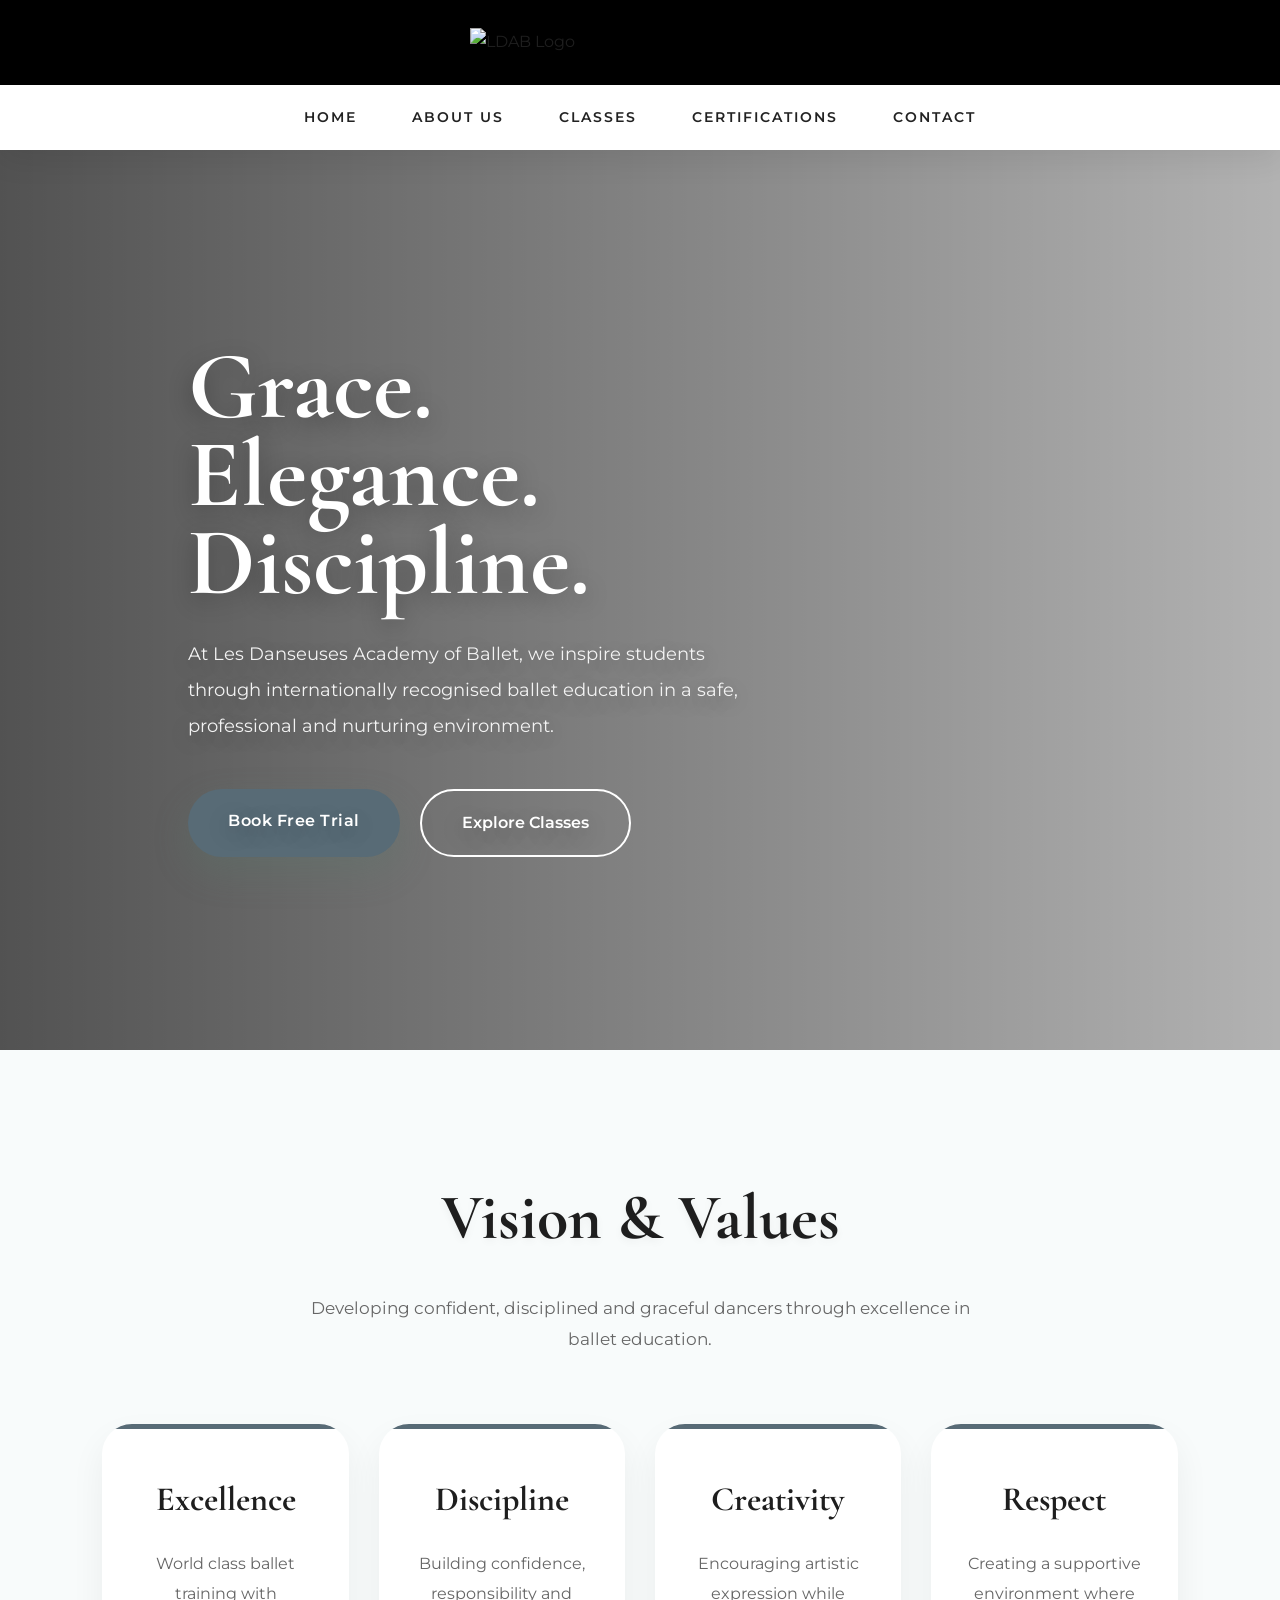
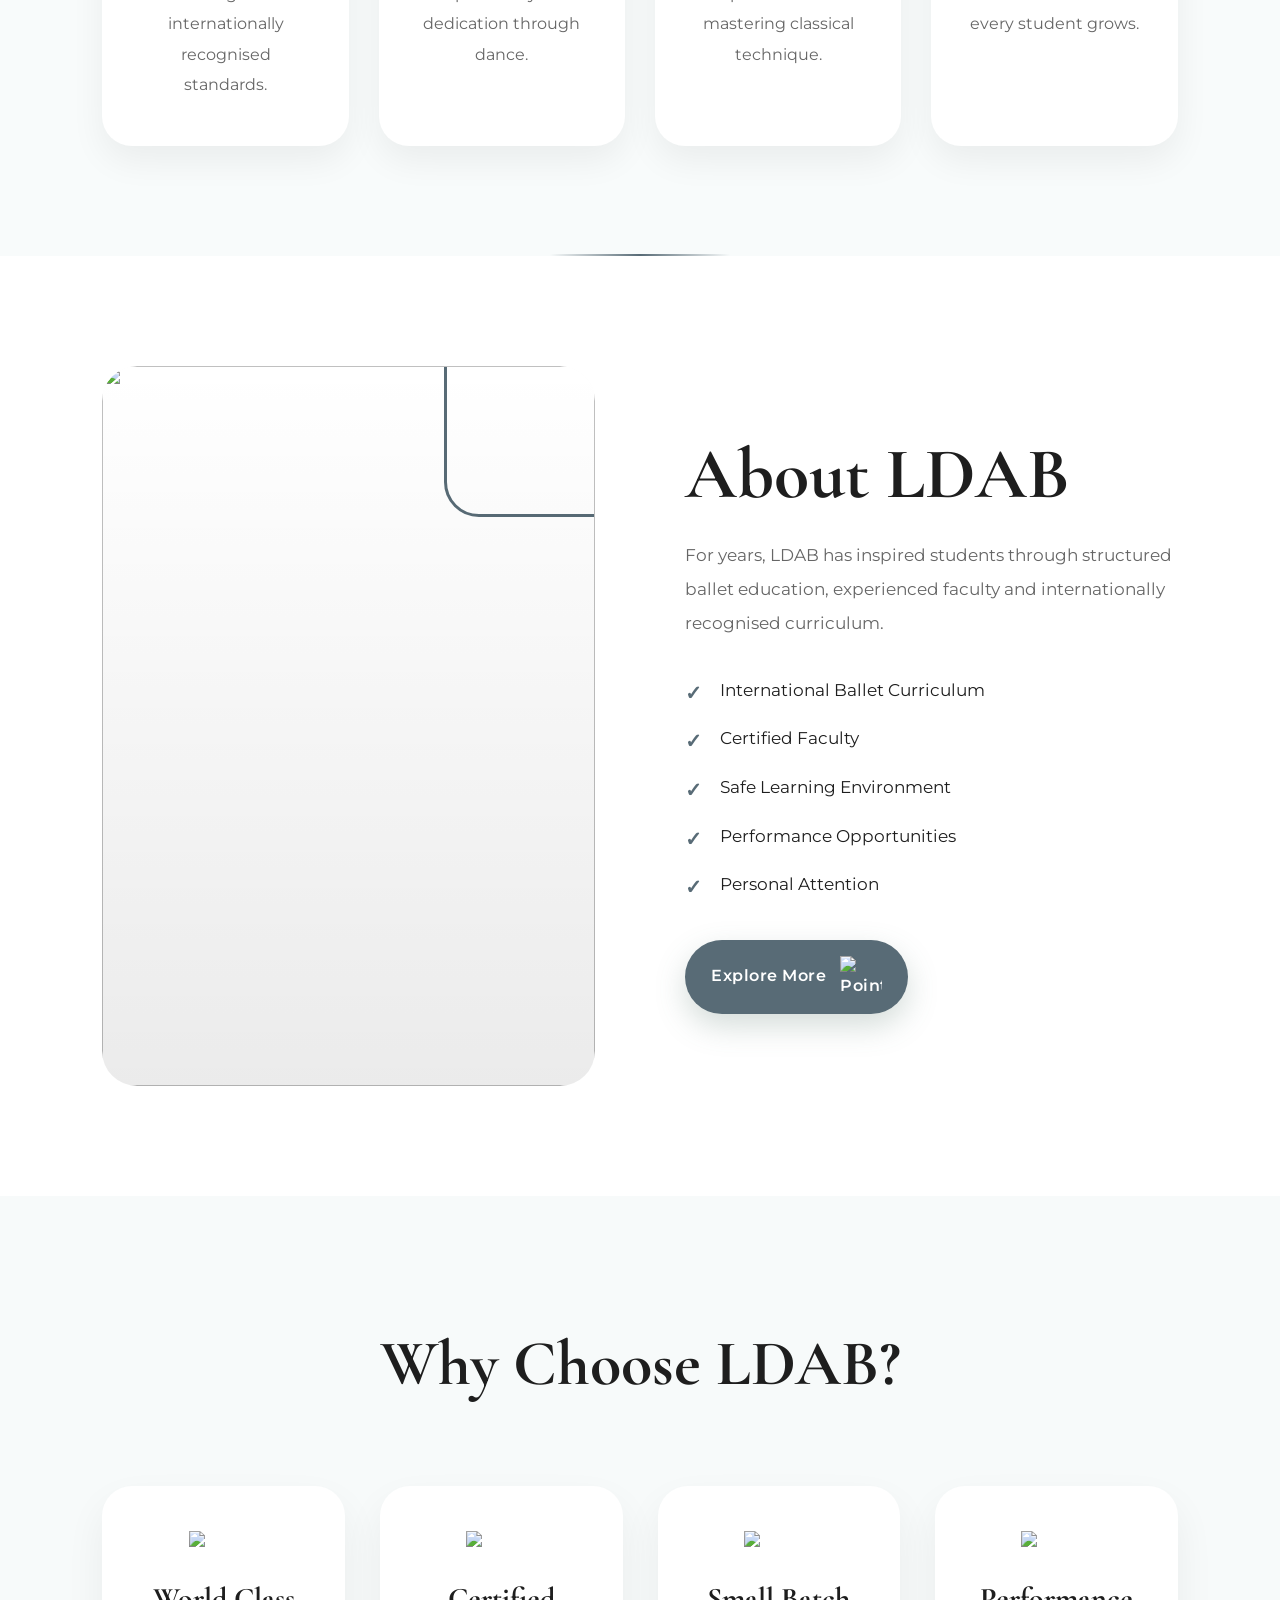
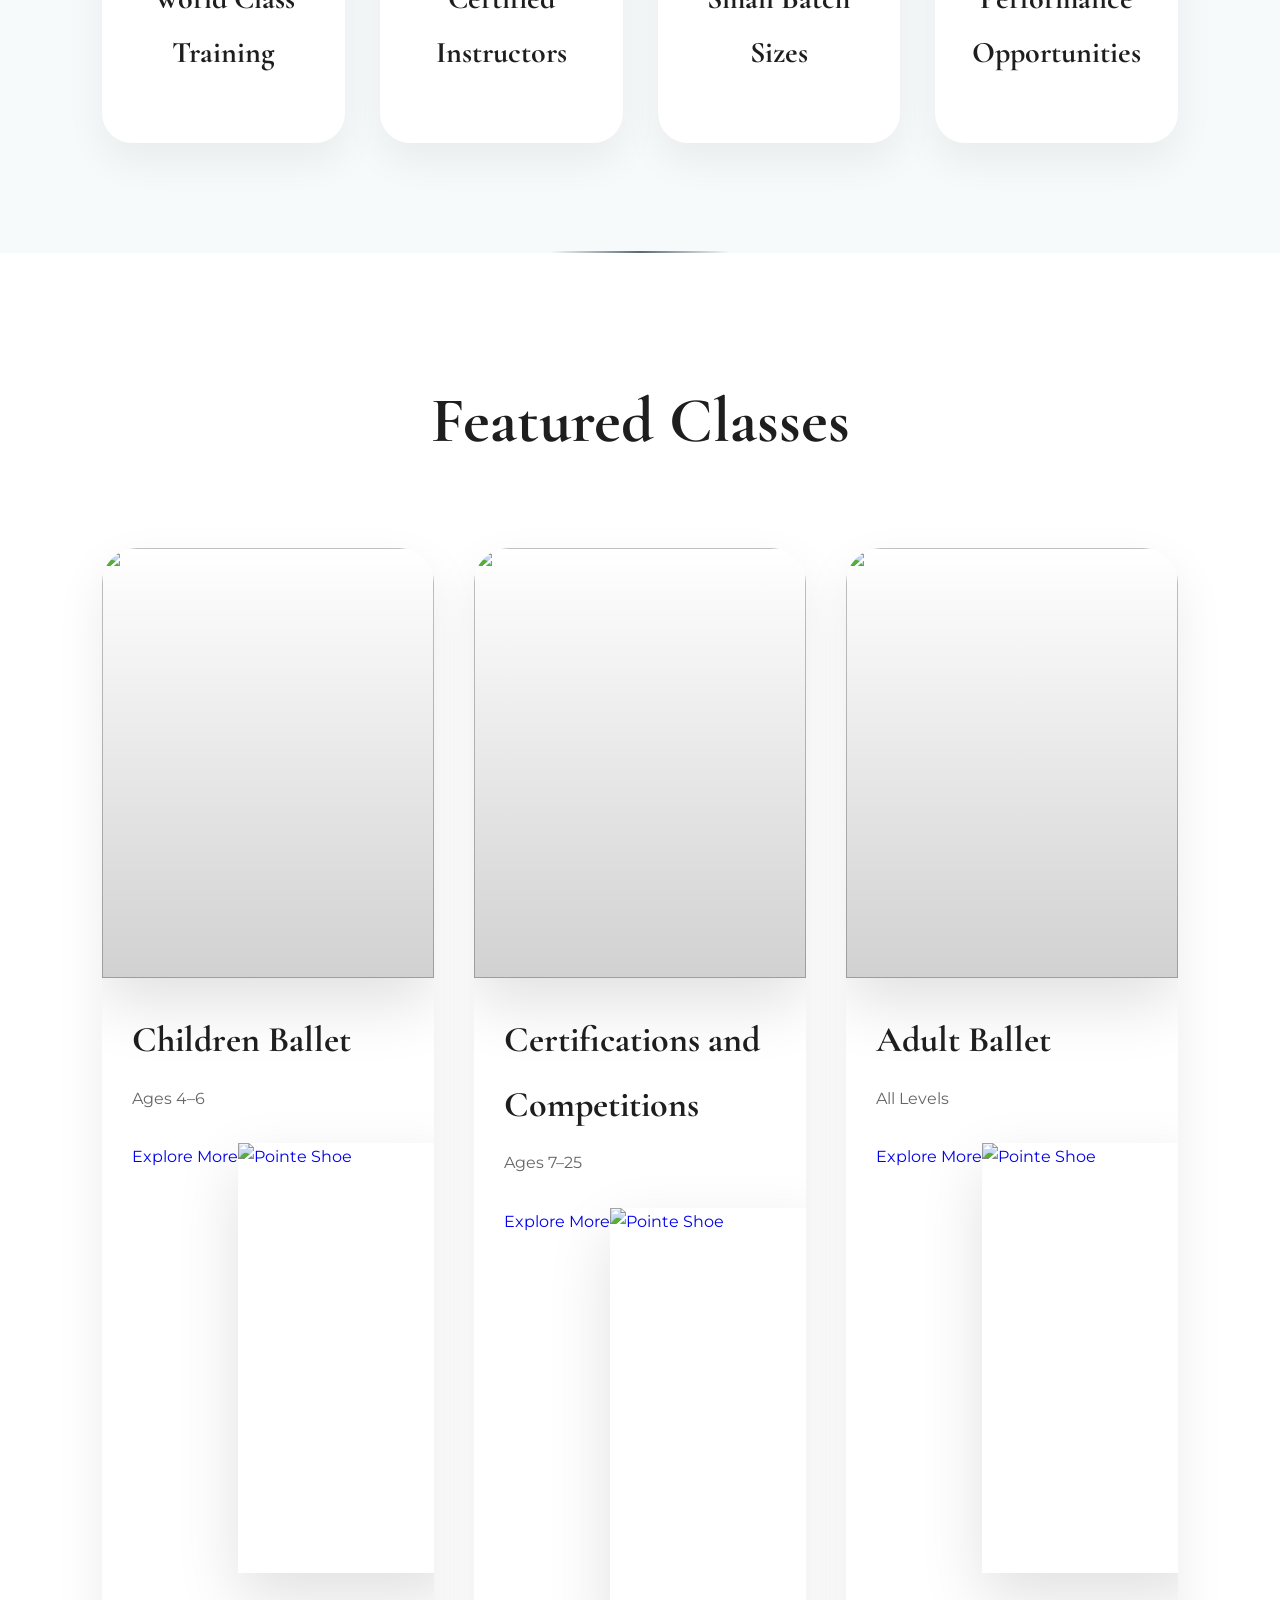
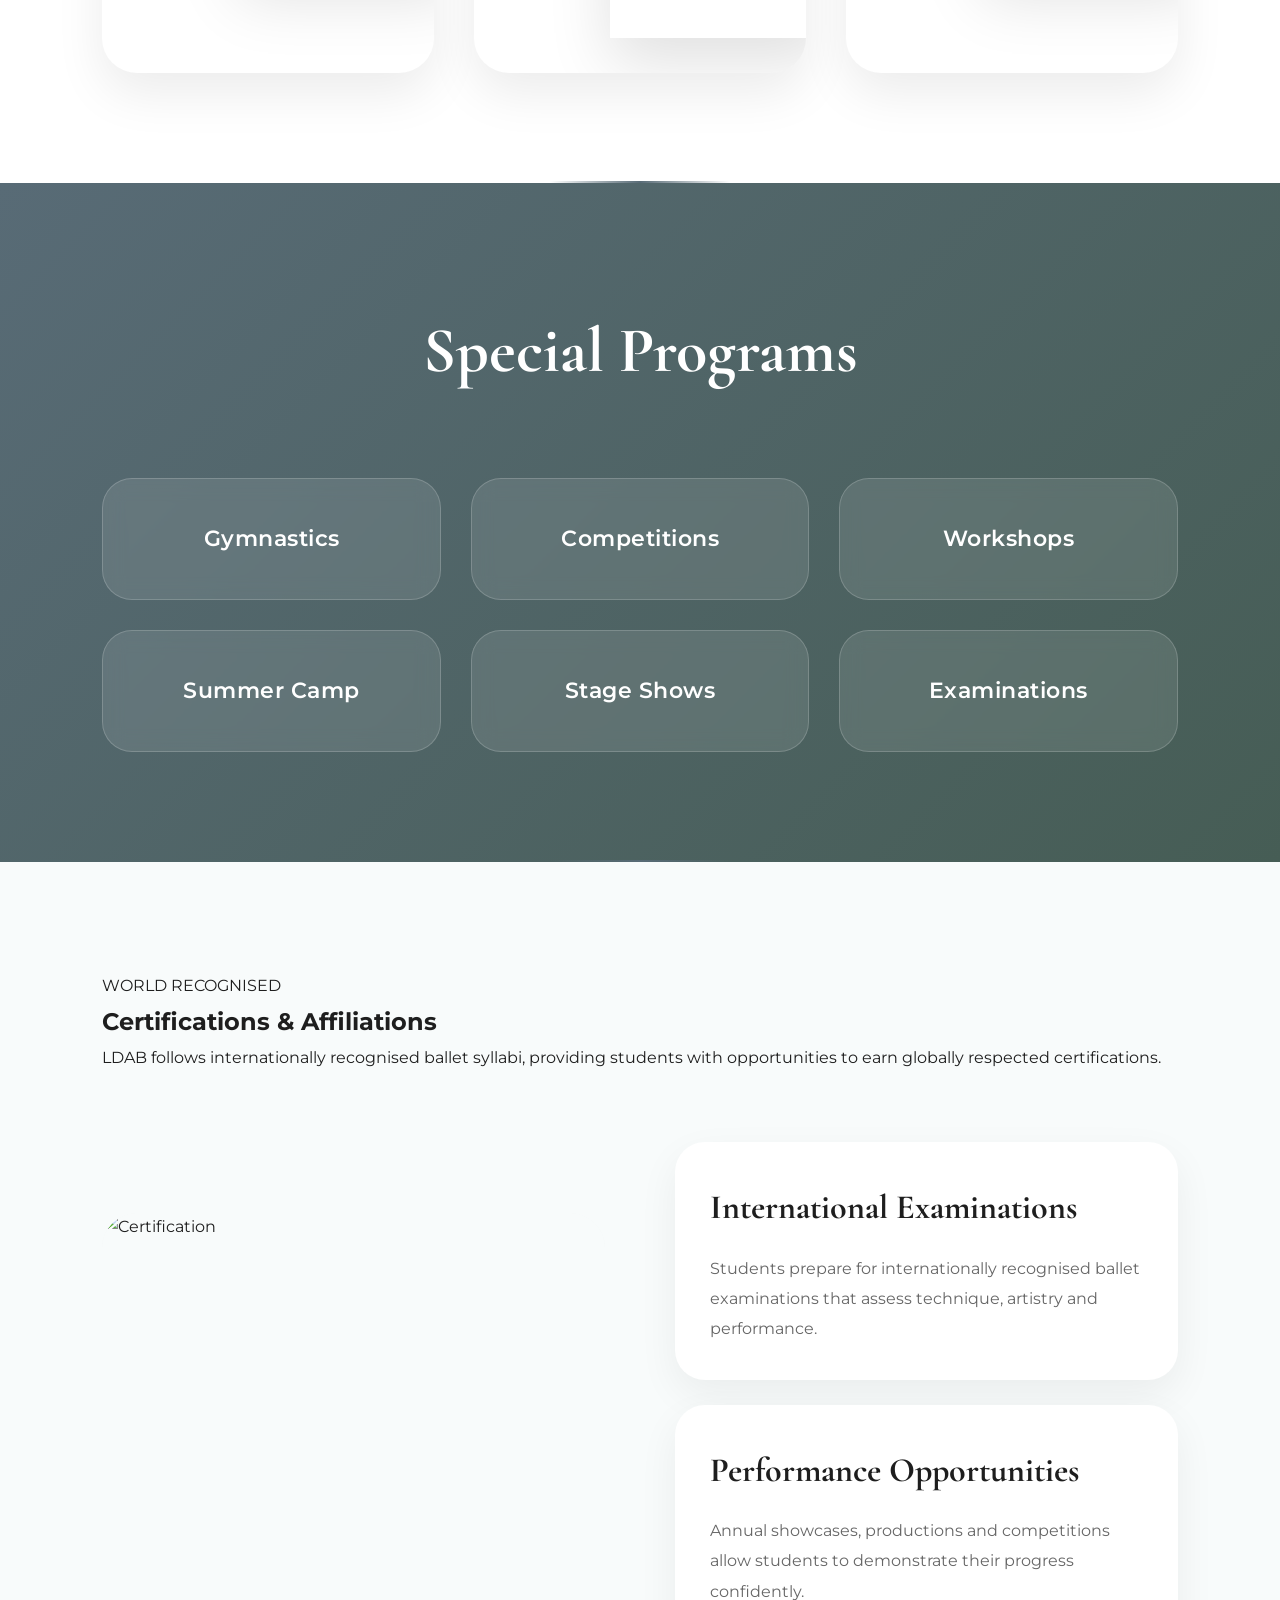
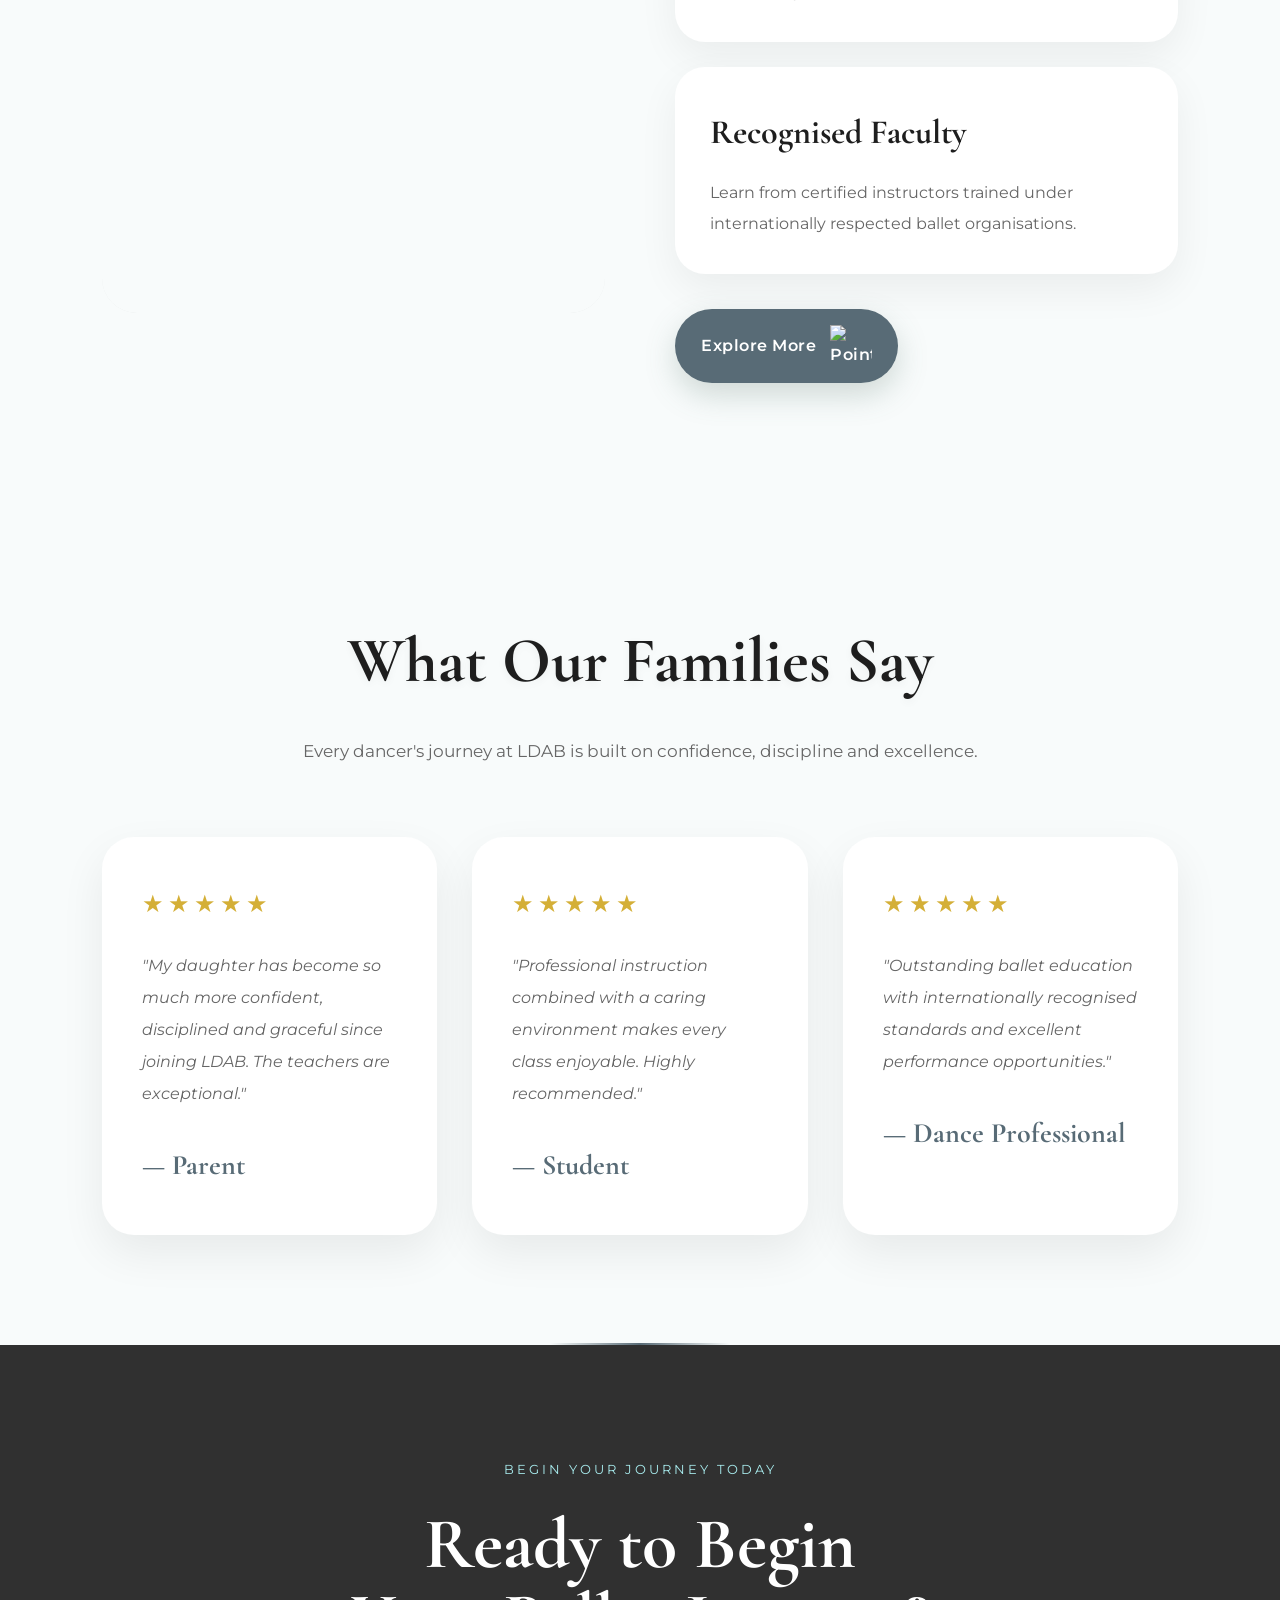
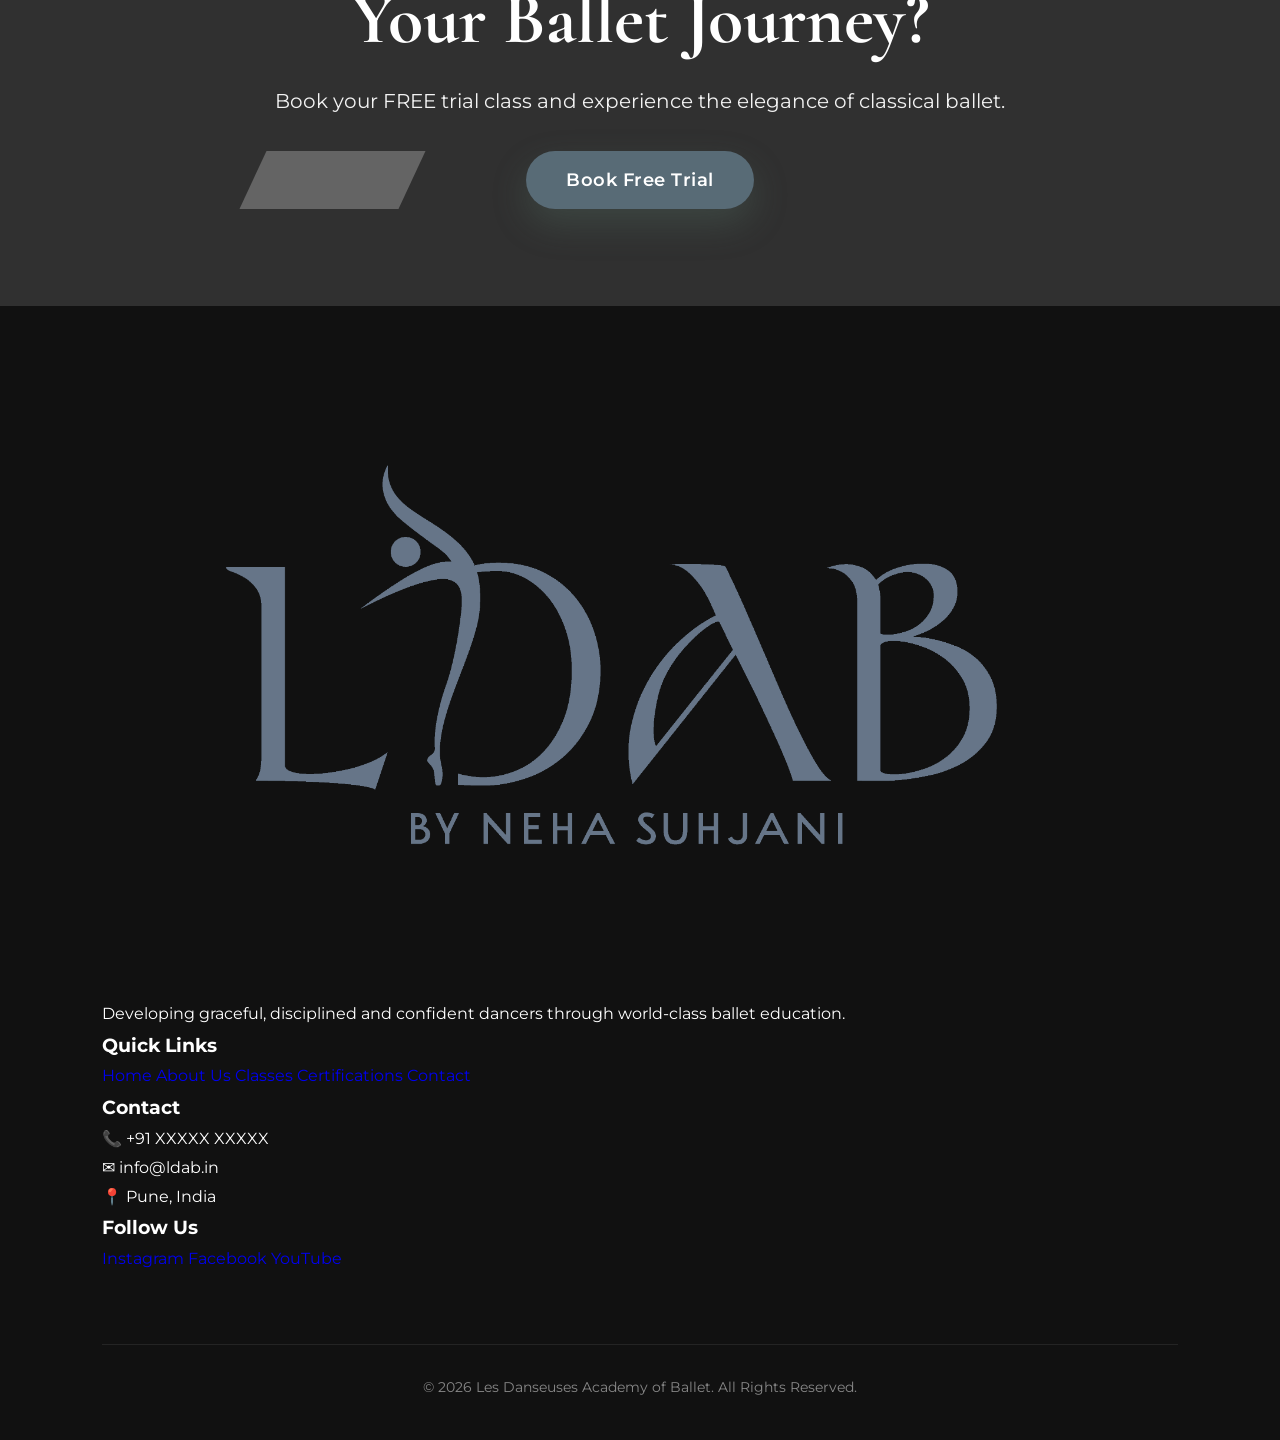
==== index.html @ 25dae2d8 "Initial commit" ====
<!DOCTYPE html>
<html lang="en">

<head>
    <meta charset="UTF-8">
    <meta name="viewport" content="width=device-width, initial-scale=1.0">
    <title>LDAB | Les Danseuses Academy of Ballet</title>

    <link rel="stylesheet" href="style.css">

    <link href="https://fonts.googleapis.com/css2?family=Cormorant+Garamond:wght@400;500;600;700&family=Montserrat:wght@300;400;500;600&display=swap" rel="stylesheet">
</head>

<body>

<!-- ===================== LOGO ===================== -->

<div class="logo-wrap">

    <img src="https://lh3.googleusercontent.com/d/1RoMjfZqkDdOmf64hd-ftinPytb_ydGoz" alt="LDAB Logo">

</div>

<!-- ===================== NAVBAR ===================== -->

<header>

<nav>

<a href="index.html">Home</a>

<a href="about.html">About Us</a>

<a href="classes.html">Classes</a>

<a href="certifications.html">Certifications</a>

<a href="contact.html">Contact</a>

</nav>

</header>

<!-- ===================== HERO ===================== -->

<section class="hero">

<div class="overlay"></div>

<div class="hero-content">


<h1>

Grace.<br>

Elegance.<br>

Discipline.

</h1>

<p>

At Les Danseuses Academy of Ballet, we inspire students through internationally recognised ballet education in a safe, professional and nurturing environment.

</p>

<div class="hero-buttons">

<a href="contact.html" class="primary-btn">Book Free Trial</a>

<a href="classes.html" class="secondary-btn">Explore Classes</a>

</div>

</div>

</section>

<!-- ===================== VISION ===================== -->

<section class="vision">

<div class="section-title">

<h2>Vision & Values</h2>

<p>
Developing confident, disciplined and graceful dancers through excellence in ballet education.
</p>

</div>

<div class="vision-grid">

<div class="vision-card">

<h3>Excellence</h3>

<p>World class ballet training with internationally recognised standards.</p>

</div>

<div class="vision-card">

<h3>Discipline</h3>

<p>Building confidence, responsibility and dedication through dance.</p>

</div>

<div class="vision-card">

<h3>Creativity</h3>

<p>Encouraging artistic expression while mastering classical technique.</p>

</div>

<div class="vision-card">

<h3>Respect</h3>

<p>Creating a supportive environment where every student grows.</p>

</div>

</div>

</section>

<!-- ===================== ABOUT ===================== -->

<section class="about-preview">

<div class="about-image">

<img src="images/about.jpg">

</div>

<div class="about-text">

<h2>About LDAB</h2>

<p>

For years, LDAB has inspired students through structured ballet education, experienced faculty and internationally recognised curriculum.

</p>

<ul>

<li>International Ballet Curriculum</li>

<li>Certified Faculty</li>

<li>Safe Learning Environment</li>

<li>Performance Opportunities</li>

<li>Personal Attention</li>

</ul>

<a href="about.html" class="explore-btn">

    <span class="btn-text">Explore More</span>

    <img src="https://lh3.googleusercontent.com/d/1Is9-U_lHXlmMlglJPod_RoRmUMo75-0s"
         class="shoe-icon"
         alt="Pointe Shoe">

</a>

</div>

</section>

<!-- ===================== WHY LDAB ===================== -->

<section class="why">

<h2>Why Choose LDAB?</h2>

<div class="why-grid">

<div class="why-card">

<img src="images/icon1.png">

<h3>World Class Training</h3>

</div>

<div class="why-card">

<img src="images/icon2.png">

<h3>Certified Instructors</h3>

</div>

<div class="why-card">

<img src="images/icon3.png">

<h3>Small Batch Sizes</h3>

</div>

<div class="why-card">

<img src="images/icon4.png">

<h3>Performance Opportunities</h3>

</div>

</div>

</section>

<!-- ===================== CLASSES ===================== -->

<section class="featured-classes">

<h2>Featured Classes</h2>

<div class="class-grid">

<div class="class-card">

<img src="images/class1.jpg">

<h3>Children Ballet</h3>

<p>Ages 4–6</p>

<a href="classes.html" ><span class="btn-text">Explore More</span>

    <img src="https://lh3.googleusercontent.com/d/1Is9-U_lHXlmMlglJPod_RoRmUMo75-0s"
         class="shoe-icon"
         alt="Pointe Shoe">
</a>
</div>

<div class="class-card">

<img src="images/class2.jpg">

<h3>Certifications and Competitions</h3>

<p>Ages 7–25</p>

<a href="classes.html" ><span class="btn-text">Explore More</span>

    <img src="https://lh3.googleusercontent.com/d/1Is9-U_lHXlmMlglJPod_RoRmUMo75-0s"
         class="shoe-icon"
         alt="Pointe Shoe"></a>

</div>

<div class="class-card">

<img src="images/class3.jpg">

<h3>Adult Ballet</h3>

<p>All Levels</p>

<a href="classes.html" ><span class="btn-text">Explore More</span>

    <img src="https://lh3.googleusercontent.com/d/1Is9-U_lHXlmMlglJPod_RoRmUMo75-0s"
         class="shoe-icon"
         alt="Pointe Shoe"></a>

</div>

</div>

</section>

<!-- ===================== SPECIAL PROGRAMS ===================== -->

<section class="programs">

<h2>Special Programs</h2>

<div class="program-grid">

<div>Gymnastics</div>

<div>Competitions</div>

<div>Workshops</div>

<div>Summer Camp</div>

<div>Stage Shows</div>

<div>Examinations</div>

</div>

</section>


<!-- ==========================================
CERTIFICATIONS
========================================== -->

<section class="certifications-home">

    <div class="section-heading">

        <span>WORLD RECOGNISED</span>

        <h2>Certifications & Affiliations</h2>

        <p>
            LDAB follows internationally recognised ballet syllabi,
            providing students with opportunities to earn globally
            respected certifications.
        </p>

    </div>

    <div class="certifications-wrapper">

        <div class="cert-left">

            <img src="images/certificate.jpg" alt="Certification">

        </div>

        <div class="cert-right">

            <div class="cert-card">

                <h3>International Examinations</h3>

                <p>
                    Students prepare for internationally recognised ballet
                    examinations that assess technique, artistry and
                    performance.
                </p>

            </div>

            <div class="cert-card">

                <h3>Performance Opportunities</h3>

                <p>
                    Annual showcases, productions and competitions allow
                    students to demonstrate their progress confidently.
                </p>

            </div>

            <div class="cert-card">

                <h3>Recognised Faculty</h3>

                <p>
                    Learn from certified instructors trained under
                    internationally respected ballet organisations.
                </p>

            </div>

            <a href="certifications.html" class="explore-btn">

                <span class="btn-text">Explore More</span>

                <img src="https://lh3.googleusercontent.com/d/1Is9-U_lHXlmMlglJPod_RoRmUMo75-0s"
                class="shoe-icon" alt="Pointe shoe">

            </a>

        </div>

    </div>

</section>

<!-- ==========================================
TESTIMONIALS
========================================== -->

<section class="testimonials">

    <div class="section-title">

        <h2>What Our Families Say</h2>

        <p>
            Every dancer's journey at LDAB is built on confidence,
            discipline and excellence.
        </p>

    </div>

    <div class="testimonial-grid">

        <div class="testimonial-card">

            <div class="stars">
                ★★★★★
            </div>

            <p>
                "My daughter has become so much more confident,
                disciplined and graceful since joining LDAB.
                The teachers are exceptional."
            </p>

            <h4>— Parent</h4>

        </div>

        <div class="testimonial-card">

            <div class="stars">
                ★★★★★
            </div>

            <p>
                "Professional instruction combined with a caring
                environment makes every class enjoyable.
                Highly recommended."
            </p>

            <h4>— Student</h4>

        </div>

        <div class="testimonial-card">

            <div class="stars">
                ★★★★★
            </div>

            <p>
                "Outstanding ballet education with internationally
                recognised standards and excellent performance
                opportunities."
            </p>

            <h4>— Dance Professional</h4>

        </div>

    </div>

</section>

<!-- ==========================================
CALL TO ACTION
========================================== -->

<section class="cta">

    <div class="cta-overlay"></div>

    <div class="cta-content">

        <span>BEGIN YOUR JOURNEY TODAY</span>

        <h2>
            Ready to Begin<br>
            Your Ballet Journey?
        </h2>

        <p>

            Book your FREE trial class and experience the
            elegance of classical ballet.

        </p>

        <a href="contact.html" class="primary-btn">

            Book Free Trial

        </a>

    </div>

</section>

<!-- ==========================================
FOOTER
========================================== -->

<footer>

<div class="footer-top">

<div class="footer-about">

<img src="images/logo.png" class="footer-logo">

<p>

Developing graceful, disciplined and confident dancers through world-class ballet education.

</p>

</div>

<div class="footer-links">

<h3>Quick Links</h3>

<a href="index.html">Home</a>

<a href="about.html">About Us</a>

<a href="classes.html">Classes</a>

<a href="certifications.html">Certifications</a>

<a href="contact.html">Contact</a>

</div>

<div class="footer-contact">

<h3>Contact</h3>

<p>📞 +91 XXXXX XXXXX</p>

<p>✉ info@ldab.in</p>

<p>📍 Pune, India</p>

</div>

<div class="footer-social">

<h3>Follow Us</h3>

<a href="#">Instagram</a>

<a href="#">Facebook</a>

<a href="#">YouTube</a>

</div>

</div>

<div class="footer-bottom">

© 2026 Les Danseuses Academy of Ballet.
All Rights Reserved.

</div>

</footer>

</body>

</html>
---- style.css ----
/*==================================================
GOOGLE FONTS
==================================================*/

@import url('https://fonts.googleapis.com/css2?family=Cormorant+Garamond:wght@400;500;600;700&family=Montserrat:wght@300;400;500;600;700&display=swap');


/*==================================================
RESET
==================================================*/

*{
    margin:0;
    padding:0;
    box-sizing:border-box;
}

html{
    scroll-behavior:smooth;
}

body{
    font-family:'Montserrat',sans-serif;
    background:#fff;
    color:#1E1E1E;
    overflow-x:hidden;
    line-height:1.8;
}

img{
    max-width:100%;
    display:block;
}

a{
    text-decoration:none;
}

section{
    padding:110px 8%;
}


/*==================================================
COLOUR PALETTE

Primary : #586b76
Dark    : #1E1E1E
Light   : #F8FBFB

==================================================*/


/*==================================================
LOGO
==================================================*/

.logo-wrap{
    width:100%;
    background:#000;
    display:flex;
    justify-content:center;
    align-items:center;
    padding:28px 0;
}

.logo-wrap img{
    width:340px;
    transition:.35s;
}

.logo-wrap img:hover{
    transform:scale(1.03);
}


/*==================================================
NAVIGATION
==================================================*/

header{
    position:sticky;
    top:0;
    z-index:999;
    background:rgba(255,255,255,.95);
    backdrop-filter:blur(18px);
    -webkit-backdrop-filter:blur(18px);
    box-shadow:0 10px 30px rgba(0,0,0,.08);
}

nav{
    max-width:1300px;
    margin:auto;
    display:flex;
    justify-content:center;
    align-items:center;
    gap:55px;
    padding:20px;
}

nav a{
    color:#222;
    text-transform:uppercase;
    font-size:14px;
    font-weight:600;
    letter-spacing:2px;
    position:relative;
    transition:.35s;
}

nav a:hover{
    color:#586b76;
}

nav a::after{
    content:"";
    position:absolute;
    left:50%;
    transform:translateX(-50%);
    bottom:-8px;
    width:0;
    height:2px;
    background:#586b76;
    transition:.35s;
}

nav a:hover::after{
    width:100%;
}


/*==================================================
HERO
==================================================*/

.hero{
    position:relative;
    height:100vh;
    background:url("images/hero.jpg") center center/cover no-repeat;
    display:flex;
    align-items:center;
    overflow:hidden;
}

.overlay{
    position:absolute;
    inset:0;
    background:linear-gradient(
        90deg,
        rgba(0,0,0,.68),
        rgba(0,0,0,.30)
    );
}

.hero-content{
    position:relative;
    z-index:10;
    max-width:650px;
    margin-left:8%;
    color:#fff;
}

/* Optional badge */

.hero-tag{
    display:inline-block;
    padding:12px 24px;
    border-radius:50px;
    background:rgba(255,255,255,.15);
    backdrop-filter:blur(12px);
    font-size:13px;
    letter-spacing:2px;
    text-transform:uppercase;
    margin-bottom:30px;
}

.hero h1{
    font-family:'Cormorant Garamond',serif;
    font-size:96px;
    line-height:.92;
    margin-bottom:28px;
    font-weight:700;
}

.hero p{
    max-width:560px;
    font-size:18px;
    color:#f3f3f3;
    line-height:2;
    margin-bottom:45px;
}


/*==================================================
BUTTONS
==================================================*/

.hero-buttons{
    display:flex;
    gap:20px;
    flex-wrap:wrap;
}

.primary-btn{
    background:#586b76;
    color:#fff;
    padding:18px 40px;
    border-radius:60px;
    font-weight:600;
    letter-spacing:.5px;
    transition:.35s;
    box-shadow:0 15px 35px rgba(88,118,107,.30);
}

.primary-btn:hover{
    background:#586b76;
    transform:translateY(-5px);
}

.secondary-btn{
    border:2px solid #fff;
    color:#fff;
    padding:18px 40px;
    border-radius:60px;
    font-weight:600;
    transition:.35s;
}

.secondary-btn:hover{
    background:#fff;
    color:#1E1E1E;
    transform:translateY(-5px);
}


/*==================================================
EXPLORE MORE BUTTON
==================================================*/

.explore-btn{

    display:inline-flex;

    align-items:center;

    gap:14px;

    background:#586b76;

    color:#fff;

    padding:16px 26px;

    border-radius:60px;

    font-weight:600;

    letter-spacing:.5px;

    transition:.35s;

    box-shadow:0 12px 30px rgba(88,118,107,.25);

}

.explore-btn:hover{

    transform:translateY(-4px);

    box-shadow:0 18px 40px rgba(88,118,107,.35);

}

.btn-text{

    white-space:nowrap;

}

.shoe-icon{

    width:42px;

    height:42px;

    object-fit:contain;

    object-position:center;

    display:block;

    flex-shrink:0;

}

.explore-btn:hover .shoe-icon{

    transform:translateX(4px) rotate(-10deg);

}


/*==================================================
SECTION TITLES
==================================================*/

.section-title{
    text-align:center;
    margin-bottom:70px;
}

.section-title h2{
    font-family:'Cormorant Garamond',serif;
    font-size:64px;
    color:#1E1E1E;
    margin-bottom:18px;
}

.section-title p{
    max-width:700px;
    margin:auto;
    color:#666;
    font-size:17px;
}


/*==================================================
TABLET
==================================================*/

@media(max-width:992px){

.logo-wrap img{
    width:250px;
}

nav{
    gap:25px;
    flex-wrap:wrap;
}

.hero{
    justify-content:center;
    text-align:center;
}

.hero-content{
    margin:0 30px;
}

.hero h1{
    font-size:70px;
}

.hero-buttons{
    justify-content:center;
}

}


/*==================================================
MOBILE
==================================================*/

@media(max-width:768px){

section{
    padding:80px 7%;
}

.hero{
    height:90vh;
}

.hero h1{
    font-size:52px;
}

.hero p{
    font-size:16px;
}

.hero-buttons{
    flex-direction:column;
    width:100%;
}

.primary-btn,
.secondary-btn{
    width:100%;
    text-align:center;
}

.section-title h2{
    font-size:42px;
}

.logo-wrap img{
    width:210px;
}

nav{
    gap:18px;
}

nav a{
    font-size:13px;
}

}
/*==================================================
VISION & VALUES
==================================================*/

.vision{
    background:#F8FBFB;
}

.vision-grid{
    display:grid;
    grid-template-columns:repeat(4,1fr);
    gap:30px;
}

.vision-card{
    background:#fff;
    padding:45px 35px;
    border-radius:30px;
    text-align:center;
    box-shadow:0 15px 35px rgba(0,0,0,.06);
    transition:.4s ease;
    position:relative;
    overflow:hidden;
}

.vision-card::before{

    content:"";

    position:absolute;

    top:0;
    left:0;

    width:100%;
    height:5px;

    background:#586b76;

}

.vision-card:hover{

    transform:translateY(-10px);

    box-shadow:0 20px 45px rgba(0,0,0,.12);

}

.vision-card h3{

    font-family:'Cormorant Garamond',serif;

    font-size:34px;

    margin-bottom:18px;

    color:#1E1E1E;

}

.vision-card p{

    color:#666;

    font-size:16px;

    line-height:1.9;

}


/*==================================================
ABOUT LDAB
==================================================*/

.about-preview{

    max-width:1400px;

    margin:auto;

    display:grid;

    grid-template-columns:1fr 1fr;

    gap:90px;

    align-items:center;

}

.about-image{

    position:relative;

}

.about-image img{

    width:100%;

    height:720px;

    object-fit:cover;

    border-radius:35px;

    box-shadow:0 25px 70px rgba(0,0,0,.15);

}

/* Floating Card */

.about-image::after{

    content:"";

    position:absolute;

    inset:0;

    border-radius:35px;

    background:linear-gradient(to top,
    rgba(0,0,0,.08),
    transparent);

}

.floating-card{

    position:absolute;

    bottom:-40px;

    left:-35px;

    width:320px;

    background:white;

    border-radius:28px;

    padding:25px;

    display:flex;

    align-items:center;

    gap:18px;

    box-shadow:0 20px 60px rgba(0,0,0,.15);

    z-index:20;

}

.floating-card img{

    width:95px;

    height:95px;

    border-radius:20px;

    object-fit:cover;

}

.floating-card h3{

    font-family:'Cormorant Garamond',serif;

    font-size:48px;

    color:#586b76;

}

.floating-card p{

    color:#666;

    font-size:15px;

}


/*==================================================
ABOUT TEXT
==================================================*/

.about-text h2{

    font-family:'Cormorant Garamond',serif;

    font-size:72px;

    line-height:1.05;

    margin-bottom:25px;

    color:#1E1E1E;

}

.about-text h2 span{

    color:#586b76;

    font-style:italic;

}

.about-text p{

    color:#666;

    font-size:17px;

    line-height:2;

    margin-bottom:35px;

}

.about-text ul{

    list-style:none;

    margin-bottom:40px;

}

.about-text li{

    position:relative;

    padding-left:35px;

    margin-bottom:18px;

    font-size:17px;

}

.about-text li::before{

    content:"✓";

    position:absolute;

    left:0;

    color:#586b76;

    font-weight:bold;

    font-size:20px;

}


/*==================================================
ABOUT STAT BOXES
==================================================*/

.about-stats{

    display:grid;

    grid-template-columns:repeat(2,1fr);

    gap:22px;

    margin:45px 0;

}

.stat-box{

    background:#F8FBFB;

    border-radius:25px;

    padding:28px;

    text-align:center;

    transition:.35s;

}

.stat-box:hover{

    transform:translateY(-8px);

    background:#586b76;

    color:white;

}

.stat-box h3{

    font-family:'Cormorant Garamond',serif;

    font-size:44px;

    margin-bottom:8px;

}

.stat-box p{

    margin:0;

    font-size:15px;

}


/*==================================================
DECORATIVE IMAGE FRAME
==================================================*/

.about-image::before{

    content:"";

    position:absolute;

    width:180px;

    height:180px;

    border:3px solid #586b76;

    right:-35px;

    top:-35px;

    border-radius:35px;

    z-index:-1;

}


/*==================================================
RESPONSIVE
==================================================*/

@media(max-width:1100px){

.about-preview{

    grid-template-columns:1fr;

    gap:70px;

}

.about-image{

    order:1;

}

.about-text{

    order:2;

}

.about-image img{

    height:550px;

}

.floating-card{

    left:20px;

}

.about-text h2{

    font-size:58px;

}

}

@media(max-width:768px){

.vision-grid{

    grid-template-columns:1fr;

}

.about-image img{

    height:420px;

}

.about-text h2{

    font-size:42px;

}

.about-stats{

    grid-template-columns:1fr;

}

.floating-card{

    position:relative;

    left:0;

    bottom:0;

    width:100%;

    margin-top:20px;

}

.about-image::before{

    display:none;

}

}
/*==================================================
WHY CHOOSE LDAB
==================================================*/

.why{
    background:#F7FAFA;
}

.why h2{
    text-align:center;
    font-family:'Cormorant Garamond',serif;
    font-size:64px;
    color:#1E1E1E;
    margin-bottom:65px;
}

.why-grid{

    display:grid;

    grid-template-columns:repeat(4,1fr);

    gap:35px;

}

.why-card{

    background:#fff;

    border-radius:30px;

    padding:45px 30px;

    text-align:center;

    transition:.45s;

    box-shadow:0 18px 40px rgba(0,0,0,.06);

    position:relative;

    overflow:hidden;

}

.why-card::before{

    content:"";

    position:absolute;

    top:0;

    left:0;

    width:100%;

    height:6px;

    background:#586b76;

    transform:scaleX(0);

    transition:.4s;

}

.why-card:hover::before{

    transform:scaleX(1);

}

.why-card:hover{

    transform:translateY(-12px);

    box-shadow:0 25px 60px rgba(0,0,0,.12);

}

.why-card img{

    width:70px;

    margin:auto;

    margin-bottom:25px;

    transition:.4s;

}

.why-card:hover img{

    transform:rotate(8deg) scale(1.08);

}

.why-card h3{

    font-family:'Cormorant Garamond',serif;

    font-size:30px;

    margin-bottom:18px;

}

.why-card p{

    color:#666;

    font-size:16px;

    line-height:1.8;

}



/*==================================================
FEATURED CLASSES
==================================================*/

.featured-classes{

    background:#fff;

}

.featured-classes h2{

    text-align:center;

    font-family:'Cormorant Garamond',serif;

    font-size:64px;

    margin-bottom:70px;

}

.class-grid{

    display:grid;

    grid-template-columns:repeat(3,1fr);

    gap:40px;

}

.class-card{

    background:#fff;

    border-radius:35px;

    overflow:hidden;

    box-shadow:0 20px 50px rgba(0,0,0,.08);

    transition:.45s;

}

.class-card:hover{

    transform:translateY(-15px);

    box-shadow:0 30px 70px rgba(0,0,0,.14);

}

.class-card img{

    width:100%;

    height:430px;

    object-fit:cover;

    transition:.5s;

}

.class-card:hover img{

    transform:scale(1.08);

}

.class-card h3{

    font-family:'Cormorant Garamond',serif;

    font-size:36px;

    margin:30px 30px 12px;

    color:#1E1E1E;

}

.class-card p{

    margin:0 30px 30px;

    color:#666;

    font-size:16px;

}

.class-card a{

    margin:0 30px 35px;

    display:inline-flex;

}



/*==================================================
IMAGE OVERLAY
==================================================*/

.class-card{

    position:relative;

}

.class-card::after{

    content:"";

    position:absolute;

    top:0;

    left:0;

    width:100%;

    height:430px;

    background:linear-gradient(

        to top,

        rgba(0,0,0,.18),

        transparent

    );

    pointer-events:none;

}



/*==================================================
CARD HOVER
==================================================*/

.class-card:hover h3{

    color:#586b76;

}

.class-card:hover .shoe-icon{

    transform:rotate(-12deg) translateX(8px);

}



/*==================================================
PREMIUM BORDER
==================================================*/

.class-card::before{

    content:"";

    position:absolute;

    inset:18px;

    border:1px solid rgba(255,255,255,.45);

    border-radius:22px;

    pointer-events:none;

    opacity:0;

    transition:.4s;

}

.class-card:hover::before{

    opacity:1;

}



/*==================================================
SECTION SPACING
==================================================*/

.featured-classes .explore-btn{

    margin-top:5px;

}



/*==================================================
RESPONSIVE
==================================================*/

@media(max-width:1100px){

.why-grid{

    grid-template-columns:repeat(2,1fr);

}

.class-grid{

    grid-template-columns:repeat(2,1fr);

}

}



@media(max-width:768px){

.why h2,

.featured-classes h2{

    font-size:44px;

}

.why-grid,

.class-grid{

    grid-template-columns:1fr;

}

.class-card img{

    height:320px;

}

}
/*==================================================
SPECIAL PROGRAMS
==================================================*/

.programs{

    background:linear-gradient(135deg,#586b76,#465D55);

    color:#fff;

    text-align:center;

}

.programs h2{

    font-family:'Cormorant Garamond',serif;

    font-size:64px;

    margin-bottom:70px;

}

.program-grid{

    display:grid;

    grid-template-columns:repeat(3,1fr);

    gap:30px;

    max-width:1200px;

    margin:auto;

}

.program-grid div{

    background:rgba(255,255,255,.10);

    backdrop-filter:blur(10px);

    padding:40px;

    border-radius:30px;

    font-size:22px;

    font-weight:600;

    letter-spacing:.5px;

    transition:.35s;

    border:1px solid rgba(255,255,255,.18);

}

.program-grid div:hover{

    transform:translateY(-10px);

    background:rgba(255,255,255,.18);

}


/*==================================================
BALLET JOURNEY
==================================================*/

.journey{

    background:#fff;

    text-align:center;

}

.journey h2{

    font-family:'Cormorant Garamond',serif;

    font-size:64px;

    margin-bottom:80px;

}

.timeline{

    display:grid;

    grid-template-columns:repeat(6,1fr);

    gap:25px;

    position:relative;

}

.timeline::before{

    content:"";

    position:absolute;

    top:38px;

    left:5%;

    right:5%;

    height:4px;

    background:#586b76;

    z-index:0;

}

.timeline div{

    position:relative;

    background:#fff;

    padding-top:85px;

    font-weight:600;

    z-index:1;

}

.timeline div::before{

    content:"";

    position:absolute;

    width:70px;

    height:70px;

    border-radius:50%;

    background:#586b76;

    top:0;

    left:50%;

    transform:translateX(-50%);

    box-shadow:0 10px 30px rgba(88,118,107,.35);

}

.timeline div:hover::before{

    transform:translateX(-50%) scale(1.12);

}


/*==================================================
CERTIFICATIONS & AFFILIATIONS
==================================================*/

.certifications-home{

    background:#F8FBFB;

}

.certifications-wrapper{

    max-width:1400px;

    margin:70px auto 0;

    display:grid;

    grid-template-columns:1fr 1fr;

    gap:70px;

    align-items:center;

}

/* LEFT IMAGE */

.cert-left img{

    width:100%;

    height:700px;

    object-fit:cover;

    border-radius:35px;

    box-shadow:0 25px 60px rgba(0,0,0,.12);

}

/* RIGHT */

.cert-right{

    display:flex;

    flex-direction:column;

    gap:25px;

}

.cert-card{

    background:white;

    padding:35px;

    border-radius:30px;

    box-shadow:0 15px 40px rgba(0,0,0,.06);

    transition:.35s;

}

.cert-card:hover{

    transform:translateY(-8px);

}

.cert-card h3{

    font-family:'Cormorant Garamond',serif;

    font-size:34px;

    margin-bottom:15px;

    color:#1E1E1E;

}

.cert-card p{

    color:#666;

    line-height:1.9;

}

/* Explore Button */

.cert-right .explore-btn{

    align-self:flex-start;

    margin-top:10px;

}

/* Responsive */

@media(max-width:1000px){

.certifications-wrapper{

    grid-template-columns:1fr;

}

.cert-left img{

    height:500px;

}

.cert-right{

    order:2;

}

}


/*==================================================
CTA
==================================================*/

.cta{

    background:url("images/cta.jpg") center/cover;

    position:relative;

    text-align:center;

    color:#fff;

    overflow:hidden;

}

.cta::before{

    content:"";

    position:absolute;

    inset:0;

    background:rgba(0,0,0,.55);

}

.cta>*{

    position:relative;

    z-index:2;

}

.cta h2{

    font-family:'Cormorant Garamond',serif;

    font-size:70px;

    margin-bottom:20px;

}

.cta p{

    font-size:20px;

    margin-bottom:45px;

}

.cta .primary-btn{

    font-size:18px;

}


/*==================================================
RESPONSIVE
==================================================*/

@media(max-width:1100px){

.program-grid{

    grid-template-columns:repeat(2,1fr);

}

.timeline{

    grid-template-columns:repeat(3,1fr);

    row-gap:60px;

}

.timeline::before{

    display:none;

}

.cert-preview{

    grid-template-columns:1fr;

}

.cert-right img{

    height:500px;

}

}

@media(max-width:768px){

.programs h2,

.journey h2,

.cert-left h2,

.cta h2{

    font-size:44px;

}

.program-grid{

    grid-template-columns:1fr;

}

.timeline{

    grid-template-columns:1fr;

}

.timeline div{

    padding-top:95px;

}

.cta{

    padding:90px 8%;

}

.cta p{

    font-size:17px;

}

}
/*==================================================
TESTIMONIALS
==================================================*/

.testimonials{

    background:#F8FBFB;

}

.testimonial-grid{

    max-width:1350px;

    margin:70px auto 0;

    display:grid;

    grid-template-columns:repeat(3,1fr);

    gap:35px;

}

.testimonial-card{

    background:#fff;

    padding:45px 40px;

    border-radius:32px;

    box-shadow:0 18px 45px rgba(0,0,0,.07);

    transition:.4s;

    position:relative;

    overflow:hidden;

}

.testimonial-card::before{

    content:"";

    position:absolute;

    top:0;

    left:0;

    width:100%;

    height:5px;

    background:#586b76;

    transform:scaleX(0);

    transition:.35s;

}

.testimonial-card:hover::before{

    transform:scaleX(1);

}

.testimonial-card:hover{

    transform:translateY(-12px);

    box-shadow:0 25px 60px rgba(0,0,0,.14);

}

.stars{

    font-size:24px;

    color:#D4AF37;

    letter-spacing:4px;

    margin-bottom:25px;

}

.testimonial-card p{

    color:#666;

    font-size:16px;

    line-height:2;

    margin-bottom:30px;

    font-style:italic;

}

.testimonial-card h4{

    font-family:'Cormorant Garamond',serif;

    font-size:28px;

    color:#586b76;

}



/*==================================================
CALL TO ACTION
==================================================*/

.cta{

    position:relative;

    background:url("images/cta.jpg") center center/cover;

    min-height:520px;

    display:flex;

    justify-content:center;

    align-items:center;

    text-align:center;

    overflow:hidden;

}

.cta-overlay{

    position:absolute;

    inset:0;

    background:rgba(0,0,0,.58);

}

.cta-content{

    position:relative;

    z-index:5;

    max-width:760px;

    color:white;

}

.cta-content span{

    display:inline-block;

    letter-spacing:3px;

    font-size:13px;

    margin-bottom:25px;

    color:#A8ECEE;

}

.cta-content h2{

    font-family:'Cormorant Garamond',serif;

    font-size:72px;

    line-height:1.05;

    margin-bottom:25px;

}

.cta-content p{

    font-size:20px;

    color:#f3f3f3;

    margin-bottom:45px;

}



/*==================================================
FOOTER
==================================================*/

footer{

    background:#111;

    color:#fff;

    padding:90px 8% 40px;

}

.footer-logo{

    display:flex;

    justify-content:center;

    margin-bottom:55px;

}

.footer-logo img{

    width:260px;

}

.footer-grid{

    display:grid;

    grid-template-columns:repeat(4,1fr);

    gap:60px;

    max-width:1350px;

    margin:auto;

}

.footer-grid h3{

    font-family:'Cormorant Garamond',serif;

    font-size:32px;

    margin-bottom:25px;

    color:#fff;

}

.footer-grid a,

.footer-grid p{

    display:block;

    color:#bbb;

    margin-bottom:15px;

    transition:.3s;

}

.footer-grid a:hover{

    color:#A8ECEE;

    padding-left:8px;

}

.footer-bottom{

    border-top:1px solid rgba(255,255,255,.08);

    margin-top:70px;

    padding-top:30px;

    text-align:center;

    color:#888;

    font-size:14px;

}



/*==================================================
SCROLL TO TOP
==================================================*/

.scroll-top{

    position:fixed;

    bottom:35px;

    right:35px;

    width:58px;

    height:58px;

    background:#586b76;

    color:white;

    border-radius:50%;

    display:flex;

    align-items:center;

    justify-content:center;

    font-size:24px;

    font-weight:600;

    box-shadow:0 18px 40px rgba(88,118,107,.35);

    transition:.35s;

    z-index:999;

}

.scroll-top:hover{

    transform:translateY(-6px);

    background:#465D55;

}



/*==================================================
RESPONSIVE
==================================================*/

@media(max-width:1100px){

.testimonial-grid{

    grid-template-columns:1fr;

}

.footer-grid{

    grid-template-columns:repeat(2,1fr);

}

.cta-content h2{

    font-size:56px;

}

}



@media(max-width:768px){

.footer-grid{

    grid-template-columns:1fr;

    text-align:center;

}

.footer-grid a:hover{

    padding-left:0;

}

.footer-logo img{

    width:180px;

}

.cta{

    min-height:430px;

}

.cta-content h2{

    font-size:42px;

}

.cta-content p{

    font-size:17px;

}

.scroll-top{

    width:48px;

    height:48px;

    bottom:20px;

    right:20px;

}

}
/*==================================================
PREMIUM HOVER ANIMATIONS
==================================================*/

.vision-card,
.why-card,
.class-card,
.cert-card,
.testimonial-card{

    transition:
        transform .45s ease,
        box-shadow .45s ease,
        background .45s ease;

}

.vision-card:hover,
.why-card:hover,
.class-card:hover,
.cert-card:hover,
.testimonial-card:hover{

    transform:translateY(-12px);

}



/*==================================================
SECTION FADE
==================================================*/

section{

    transition:.5s;

}



/*==================================================
IMAGE ZOOM
==================================================*/

.about-image,
.class-card,
.cert-left{

    overflow:hidden;

    border-radius:35px;

}

.about-image img,
.class-card img,
.cert-left img{

    transition:.7s ease;

}

.about-image:hover img,
.class-card:hover img,
.cert-left:hover img{

    transform:scale(1.08);

}



/*==================================================
BUTTON EFFECTS
==================================================*/

.primary-btn,
.secondary-btn,
.explore-btn{

    position:relative;

    overflow:hidden;

}

.primary-btn::before,
.secondary-btn::before,
.explore-btn::before{

    content:"";

    position:absolute;

    top:0;

    left:-120%;

    width:70%;

    height:100%;

    background:rgba(255,255,255,.25);

    transform:skewX(-25deg);

    transition:.65s;

}

.primary-btn:hover::before,
.secondary-btn:hover::before,
.explore-btn:hover::before{

    left:160%;

}



/*==================================================
NAVBAR GLASS EFFECT
==================================================*/

header{

    backdrop-filter:blur(20px);

    -webkit-backdrop-filter:blur(20px);

}



/*==================================================
SECTION DIVIDERS
==================================================*/

.vision,
.why,
.featured-classes,
.programs,
.testimonials{

    position:relative;

}

.vision::after,
.why::after,
.featured-classes::after,
.programs::after,
.testimonials::after{

    content:"";

    position:absolute;

    bottom:0;

    left:50%;

    transform:translateX(-50%);

    width:180px;

    height:2px;

    background:linear-gradient(
        to right,
        transparent,
        #586b76,
        transparent
    );

}



/*==================================================
CARD TITLE ANIMATION
==================================================*/

.vision-card h3,
.why-card h3,
.class-card h3,
.cert-card h3{

    transition:.35s;

}

.vision-card:hover h3,
.why-card:hover h3,
.class-card:hover h3,
.cert-card:hover h3{

    color:#586b76;

}



/*==================================================
SUBTLE SHADOWS
==================================================*/

.hero-content{

    text-shadow:0 6px 25px rgba(0,0,0,.30);

}

.section-title h2{

    text-shadow:0 3px 8px rgba(0,0,0,.05);

}



/*==================================================
LOGO HOVER
==================================================*/

.logo-wrap img{

    transition:.45s;

}

.logo-wrap img:hover{

    transform:scale(1.04);

}



/*==================================================
SMOOTH ICON ANIMATION
==================================================*/

.shoe-icon{

    transition:.45s ease;

}

.explore-btn:hover .shoe-icon{

    transform:translateX(8px) rotate(-12deg);

}



/*==================================================
PREMIUM SCROLLBAR
==================================================*/

::-webkit-scrollbar{

    width:10px;

}

::-webkit-scrollbar-track{

    background:#F3F5F5;

}

::-webkit-scrollbar-thumb{

    background:#586b76;

    border-radius:30px;

}

::-webkit-scrollbar-thumb:hover{

    background:#465D55;

}



/*==================================================
TEXT SELECTION
==================================================*/

::selection{

    background:#586b76;

    color:white;

}



/*==================================================
IMAGE SHADOWS
==================================================*/

.about-image img,
.class-card img,
.cert-left img{

    box-shadow:0 25px 60px rgba(0,0,0,.12);

}



/*==================================================
SMALL DEVICES
==================================================*/

@media(max-width:768px){

.hero h1{

    line-height:1.05;

}

.section-title{

    margin-bottom:50px;

}

}
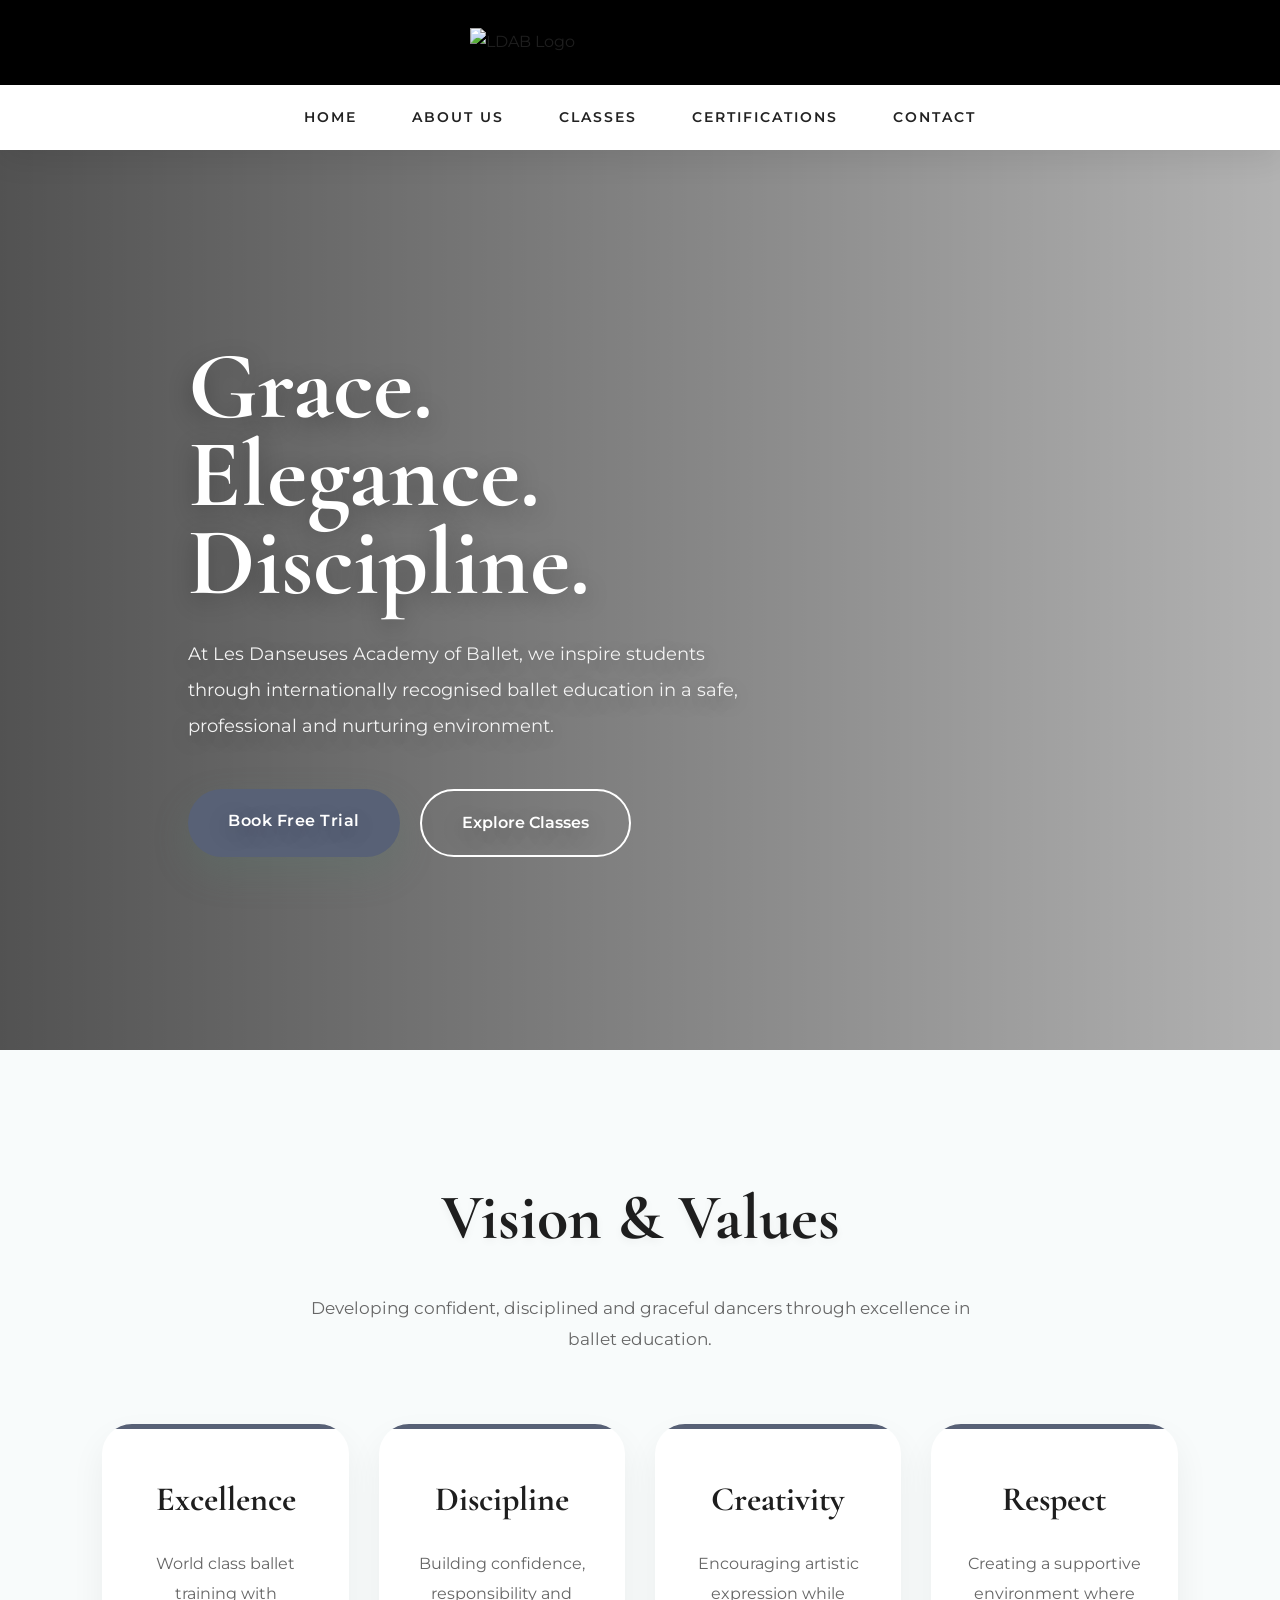
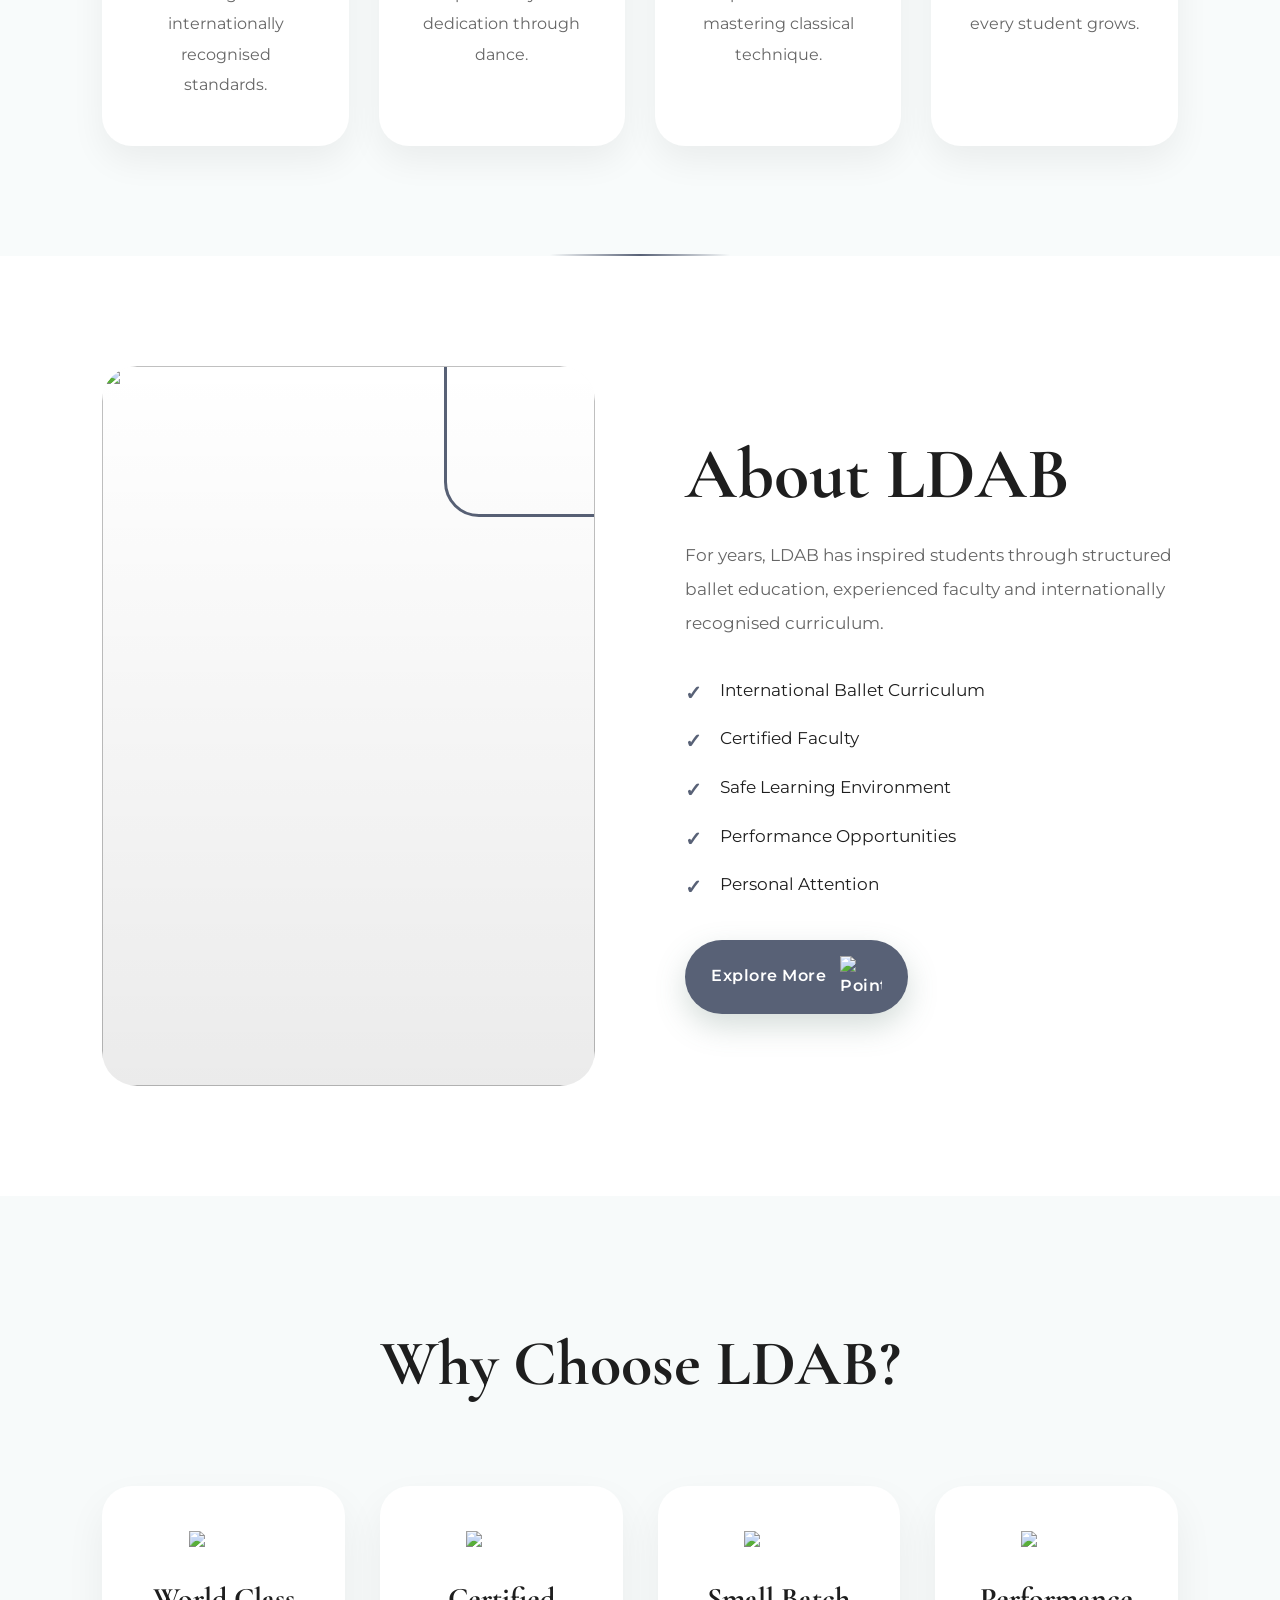
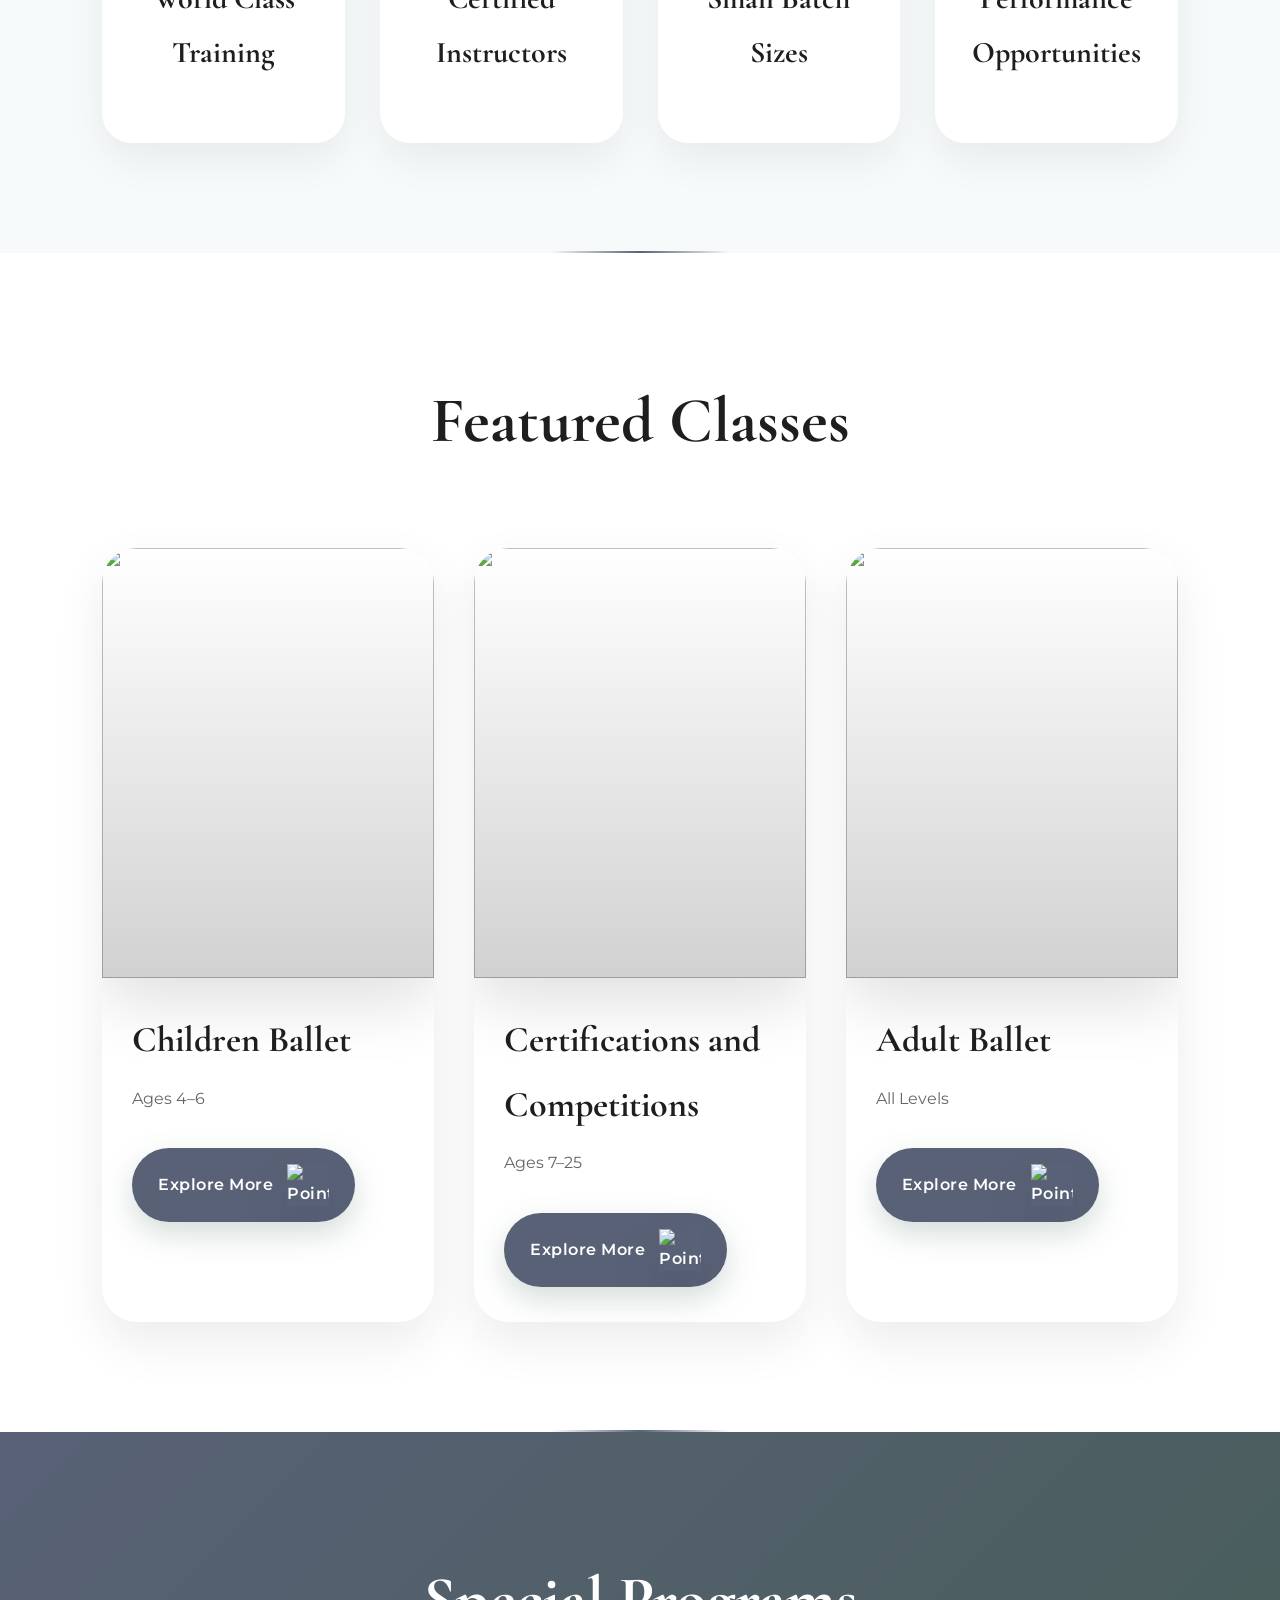
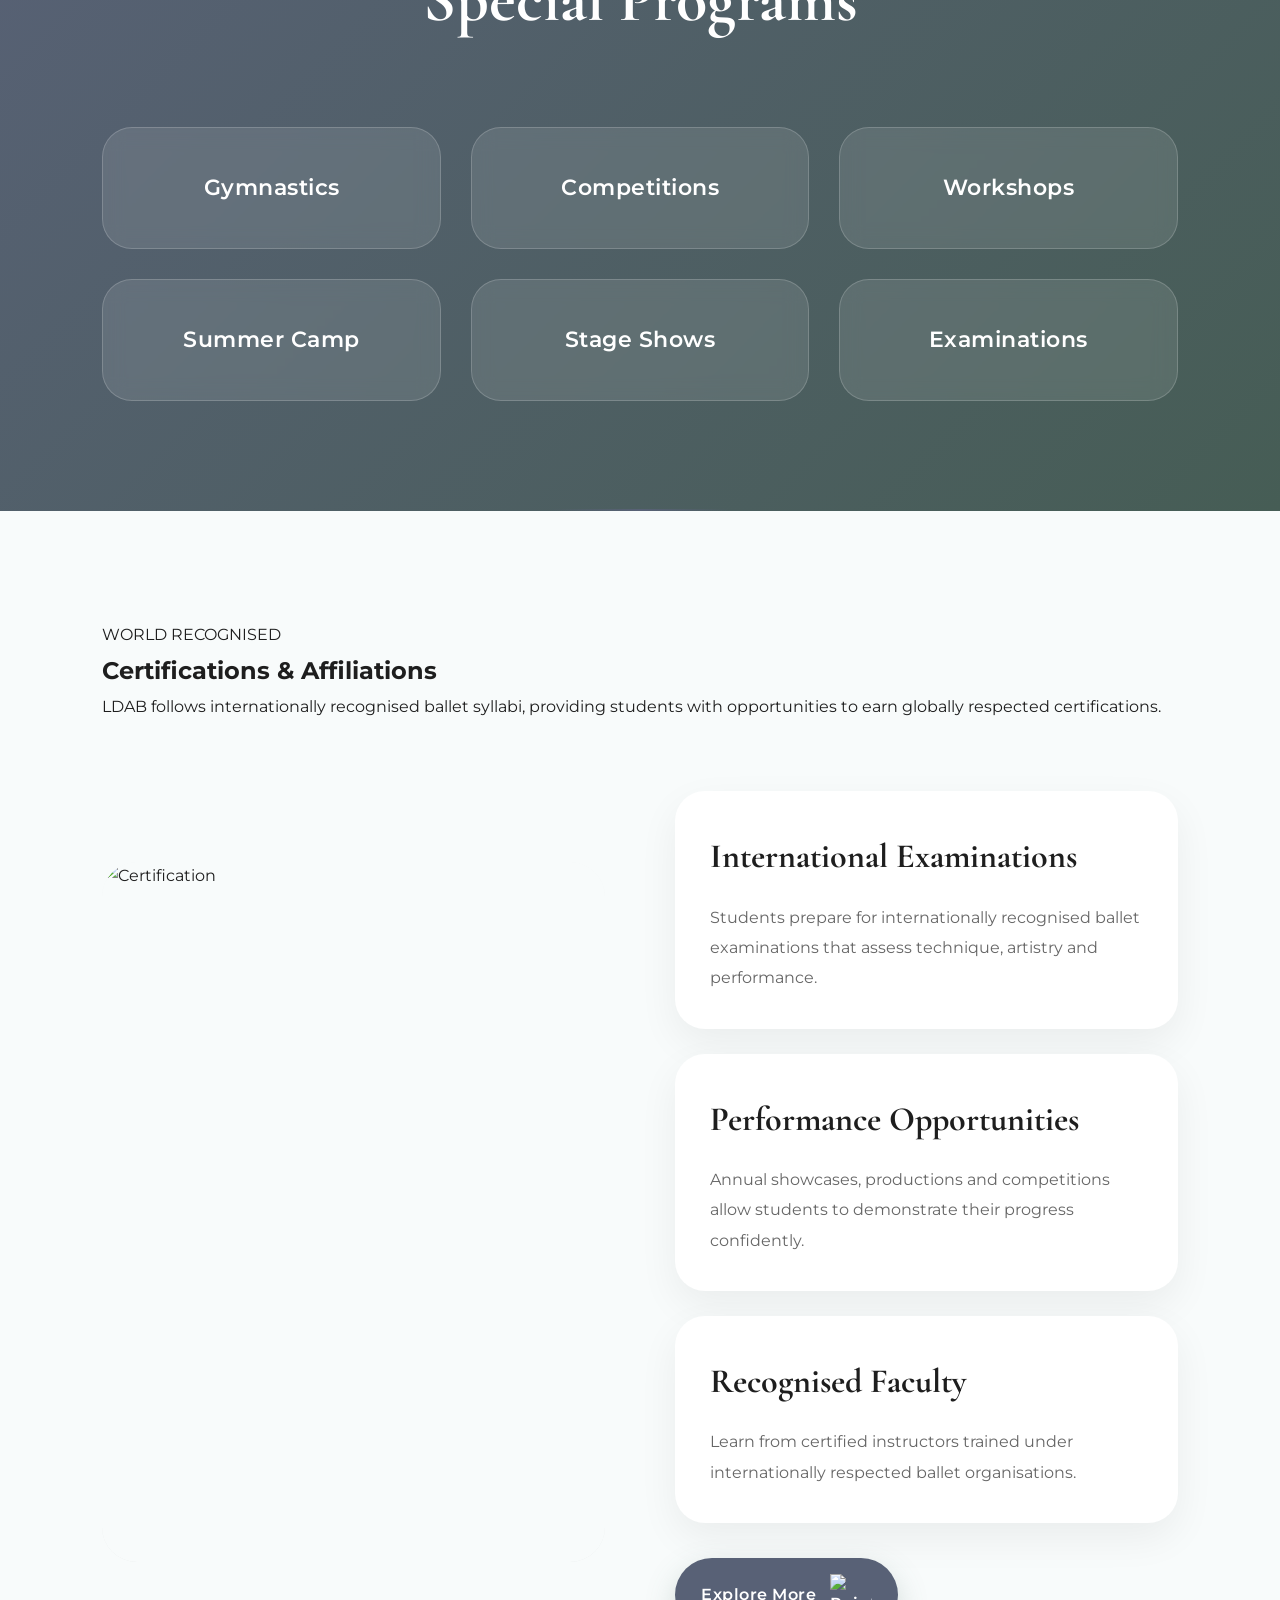
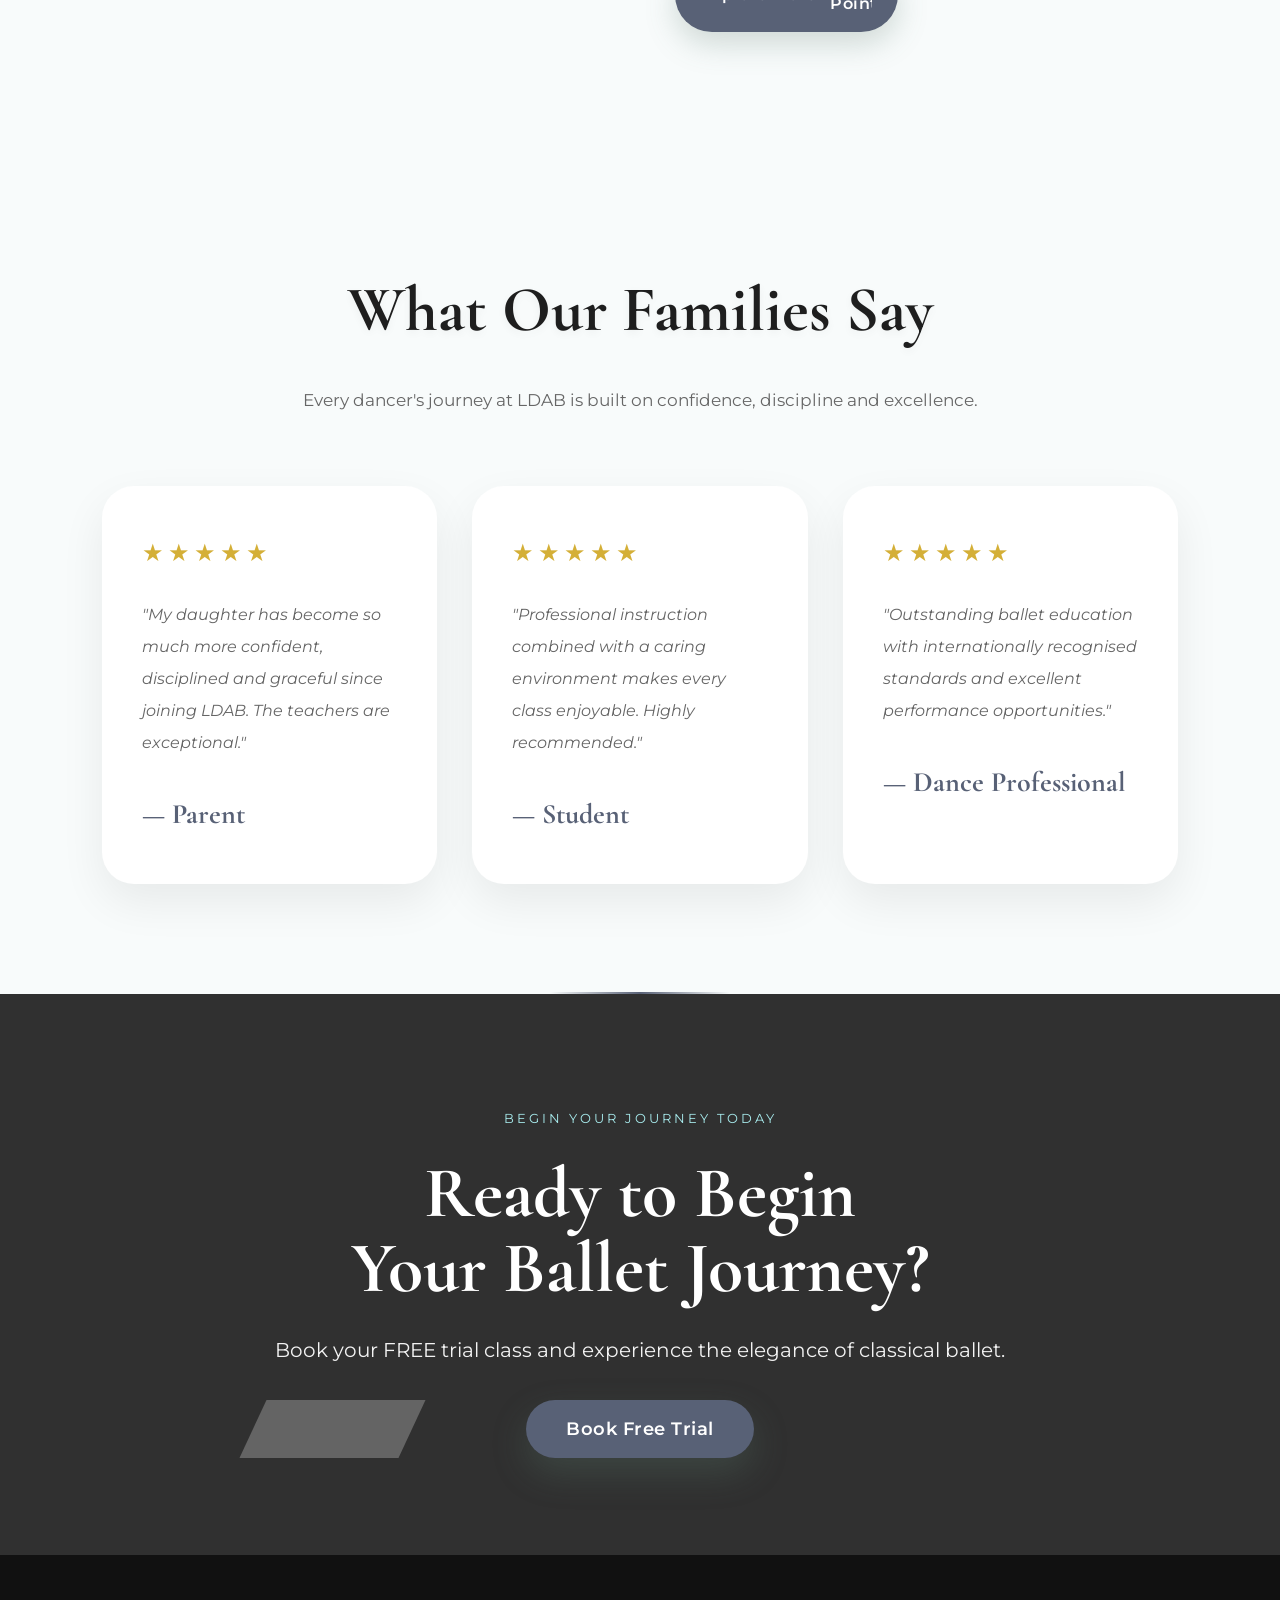
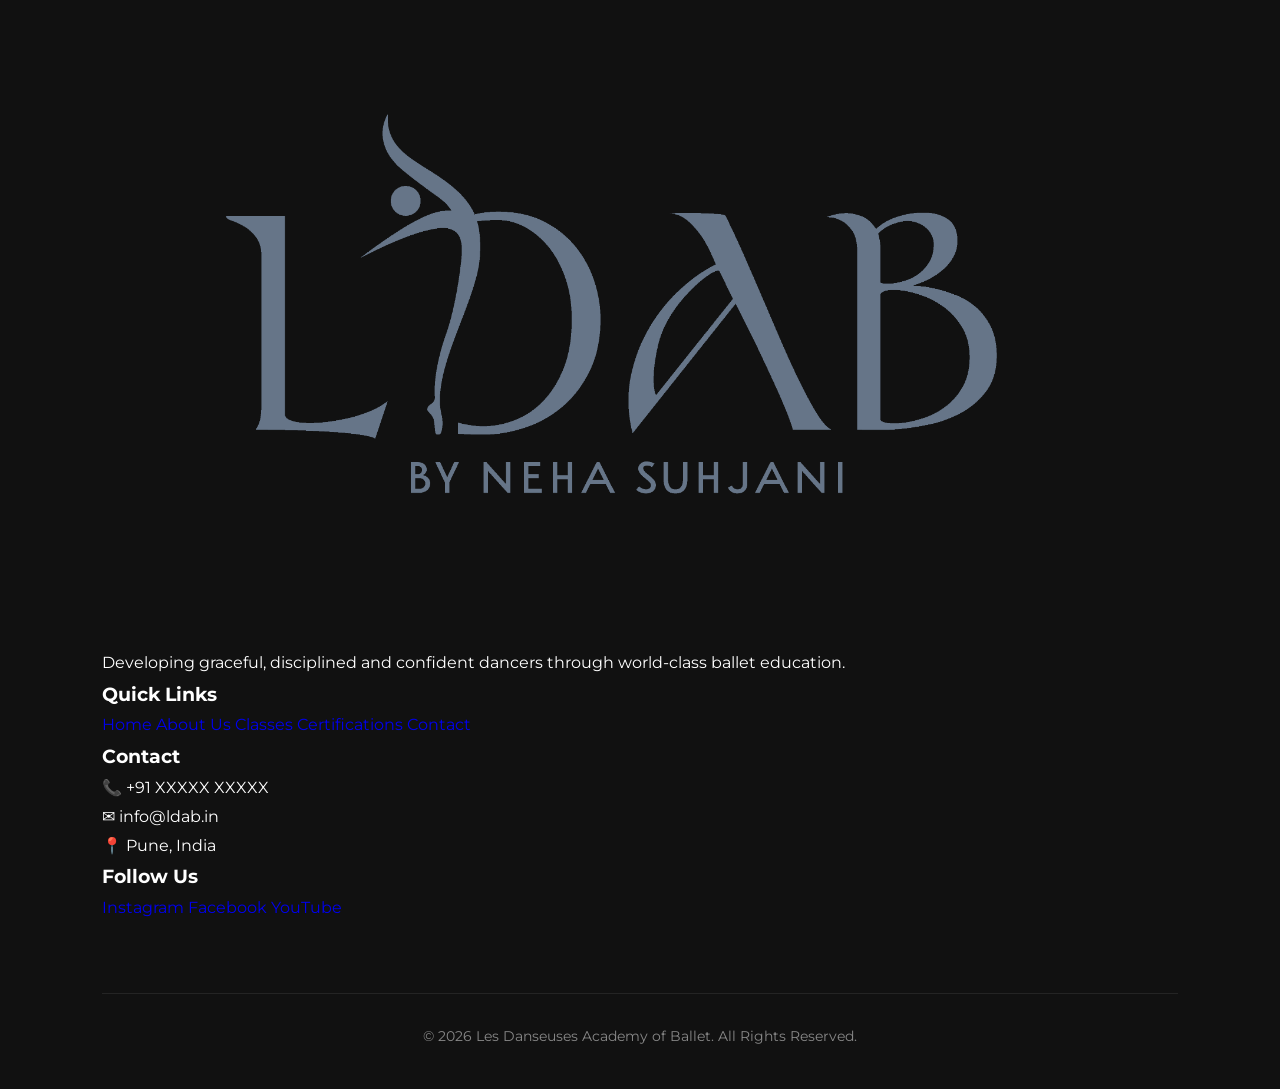
==== commit 6df00b5e: "color change" ====
--- a/index.html
+++ b/index.html
@@ -238,39 +238,38 @@
 
 <p>Ages 4–6</p>
 
-<a href="classes.html" ><span class="btn-text">Explore More</span>
-
-    <img src="https://lh3.googleusercontent.com/d/1Is9-U_lHXlmMlglJPod_RoRmUMo75-0s"
-         class="shoe-icon"
-         alt="Pointe Shoe">
-</a>
-</div>
-
-<div class="class-card">
-
-<img src="images/class2.jpg">
-
-<h3>Certifications and Competitions</h3>
-
-<p>Ages 7–25</p>
-
-<a href="classes.html" ><span class="btn-text">Explore More</span>
+<a href="classes.html" class="explore-btn" ><span class="btn-text">Explore More</span>
 
     <img src="https://lh3.googleusercontent.com/d/1Is9-U_lHXlmMlglJPod_RoRmUMo75-0s"
          class="shoe-icon"
          alt="Pointe Shoe"></a>
-
 </div>
 
 <div class="class-card">
 
+<img src="images/class2.jpg">
+
+<h3>Certifications and Competitions</h3>
+
+<p>Ages 7–25</p>
+
+<a href="classes.html" class="explore-btn" ><span class="btn-text">Explore More</span>
+
+    <img src="https://lh3.googleusercontent.com/d/1Is9-U_lHXlmMlglJPod_RoRmUMo75-0s"
+         class="shoe-icon"
+         alt="Pointe Shoe"></a>
+
+</div>
+
+<div class="class-card">
+
 <img src="images/class3.jpg">
 
 <h3>Adult Ballet</h3>
 
 <p>All Levels</p>
 
-<a href="classes.html" ><span class="btn-text">Explore More</span>
+<a href="classes.html" class="explore-btn" ><span class="btn-text">Explore More</span>
 
     <img src="https://lh3.googleusercontent.com/d/1Is9-U_lHXlmMlglJPod_RoRmUMo75-0s"
          class="shoe-icon"
--- a/style.css
+++ b/style.css
@@ -44,7 +44,7 @@
 /*==================================================
 COLOUR PALETTE
 
-Primary : #586b76
+Primary : #586176
 Dark    : #1E1E1E
 Light   : #F8FBFB
 
@@ -109,7 +109,7 @@
 }
 
 nav a:hover{
-    color:#586b76;
+    color:#586176;
 }
 
 nav a::after{
@@ -120,7 +120,7 @@
     bottom:-8px;
     width:0;
     height:2px;
-    background:#586b76;
+    background:#586176;
     transition:.35s;
 }
 
@@ -202,7 +202,7 @@
 }
 
 .primary-btn{
-    background:#586b76;
+    background:#586176;
     color:#fff;
     padding:18px 40px;
     border-radius:60px;
@@ -213,7 +213,7 @@
 }
 
 .primary-btn:hover{
-    background:#586b76;
+    background:#586176;
     transform:translateY(-5px);
 }
 
@@ -245,7 +245,7 @@
 
     gap:14px;
 
-    background:#586b76;
+    background:#586176;
 
     color:#fff;
 
@@ -267,7 +267,7 @@
 
     transform:translateY(-4px);
 
-    box-shadow:0 18px 40px rgba(88,118,107,.35);
+    box-shadow:0 18px 40px rgba(92, 108, 138, 0.35);
 
 }
 
@@ -446,7 +446,7 @@
     width:100%;
     height:5px;
 
-    background:#586b76;
+    background:#586176;
 
 }
 
@@ -585,7 +585,7 @@
 
     font-size:48px;
 
-    color:#586b76;
+    color:#586176;
 
 }
 
@@ -618,7 +618,7 @@
 
 .about-text h2 span{
 
-    color:#586b76;
+    color:#586176;
 
     font-style:italic;
 
@@ -664,7 +664,7 @@
 
     left:0;
 
-    color:#586b76;
+    color:#586176;
 
     font-weight:bold;
 
@@ -707,7 +707,7 @@
 
     transform:translateY(-8px);
 
-    background:#586b76;
+    background:#586176;
 
     color:white;
 
@@ -746,7 +746,7 @@
 
     height:180px;
 
-    border:3px solid #586b76;
+    border:3px solid #586176;
 
     right:-35px;
 
@@ -912,7 +912,7 @@
 
     height:6px;
 
-    background:#586b76;
+    background:#586176;
 
     transform:scaleX(0);
 
@@ -1075,6 +1075,71 @@
     display:inline-flex;
 
 }
+/* Featured Classes Button */
+
+.class-card .explore-btn{
+
+    margin:0 30px 35px;
+
+    display:inline-flex;
+
+    align-items:center;
+
+    gap:14px;
+
+    background:#586176;
+
+    color:#fff;
+
+    padding:16px 26px;
+
+    border-radius:60px;
+
+    font-weight:600;
+
+    letter-spacing:.5px;
+
+    transition:.35s;
+
+    box-shadow:0 12px 30px rgba(88,118,107,.25);
+
+    width:fit-content;
+
+}
+
+.class-card .explore-btn:hover{
+
+    transform:translateY(-4px);
+
+    box-shadow:0 18px 40px rgba(88,118,107,.35);
+
+}
+
+.class-card .btn-text{
+
+    white-space:nowrap;
+
+}
+
+.class-card .shoe-icon{
+
+    width:42px;
+
+    height:42px;
+
+    object-fit:contain;
+
+    flex-shrink:0;
+
+    transition:.35s;
+
+}
+
+.class-card .explore-btn:hover .shoe-icon{
+
+    transform:translateX(5px) rotate(-10deg);
+
+}
 
 
 
@@ -1124,7 +1189,7 @@
 
 .class-card:hover h3{
 
-    color:#586b76;
+    color:#586176;
 
 }
 
@@ -1233,7 +1298,7 @@
 
 .programs{
 
-    background:linear-gradient(135deg,#586b76,#465D55);
+    background:linear-gradient(135deg,#586176,#465D55);
 
     color:#fff;
 
@@ -1344,7 +1409,7 @@
 
     height:4px;
 
-    background:#586b76;
+    background:#586176;
 
     z-index:0;
 
@@ -1376,7 +1441,7 @@
 
     border-radius:50%;
 
-    background:#586b76;
+    background:#586176;
 
     top:0;
 
@@ -1728,7 +1793,7 @@
 
     height:5px;
 
-    background:#586b76;
+    background:#586176;
 
     transform:scaleX(0);
 
@@ -1782,7 +1847,7 @@
 
     font-size:28px;
 
-    color:#586b76;
+    color:#586176;
 
 }
 
@@ -1984,7 +2049,7 @@
 
     height:58px;
 
-    background:#586b76;
+    background:#586176;
 
     color:white;
 
@@ -2271,7 +2336,7 @@
     background:linear-gradient(
         to right,
         transparent,
-        #586b76,
+        #586176,
         transparent
     );
 
@@ -2297,7 +2362,7 @@
 .class-card:hover h3,
 .cert-card:hover h3{
 
-    color:#586b76;
+    color:#586176;
 
 }
 
@@ -2375,7 +2440,7 @@
 
 ::-webkit-scrollbar-thumb{
 
-    background:#586b76;
+    background:#586176;
 
     border-radius:30px;
 
@@ -2395,7 +2460,7 @@
 
 ::selection{
 
-    background:#586b76;
+    background:#586176;
 
     color:white;
 
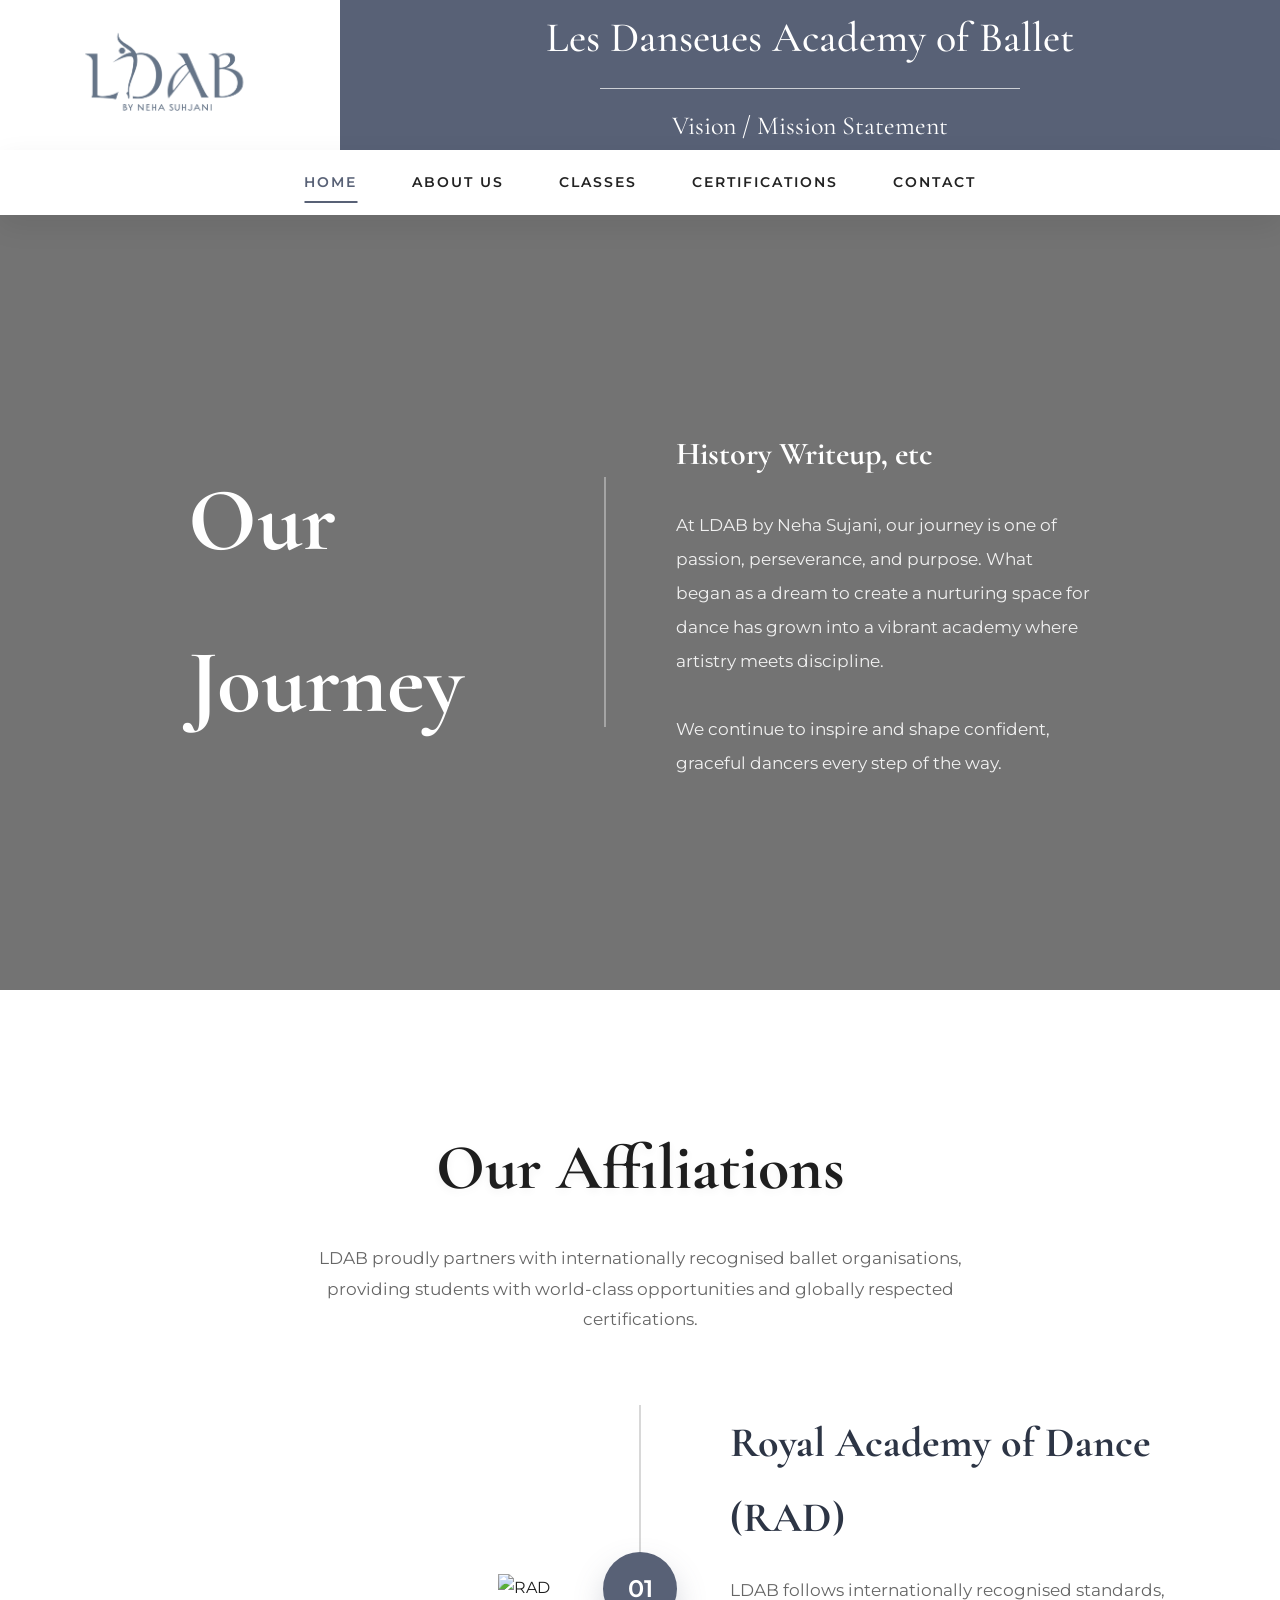
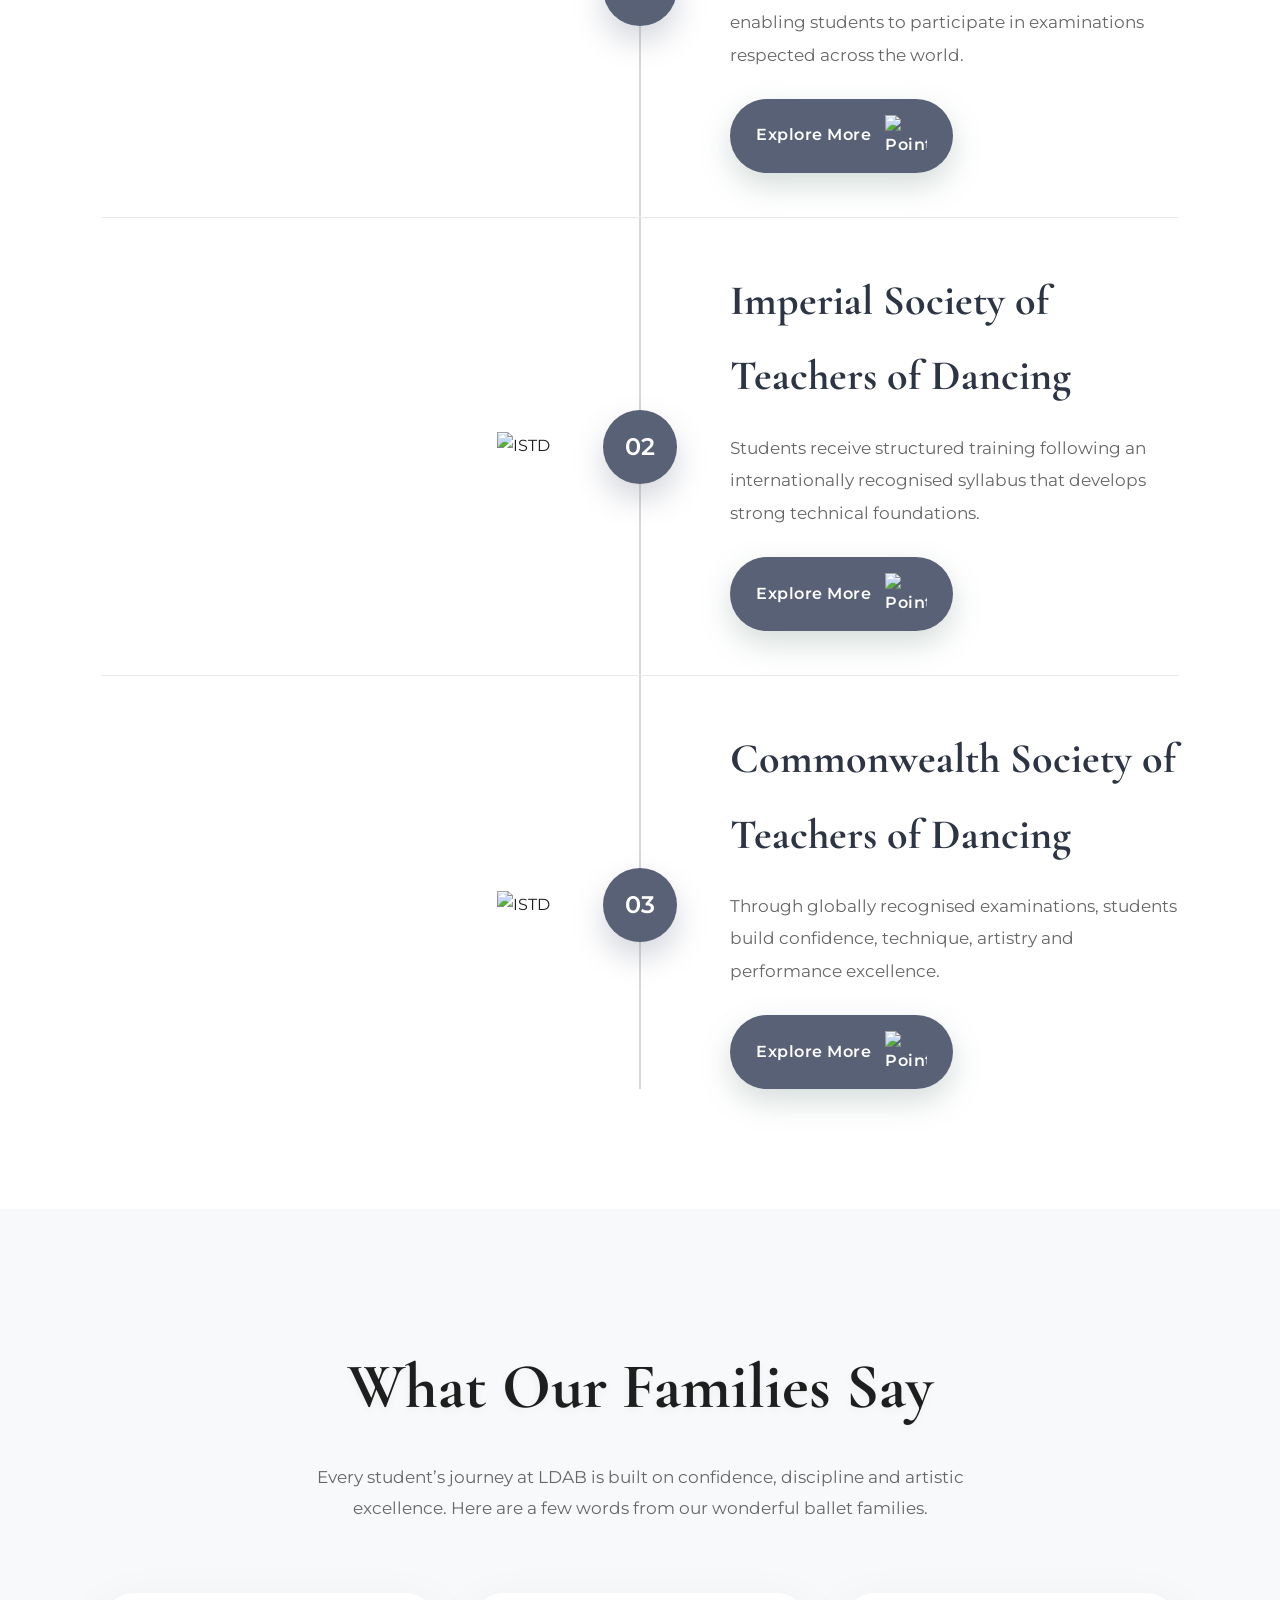
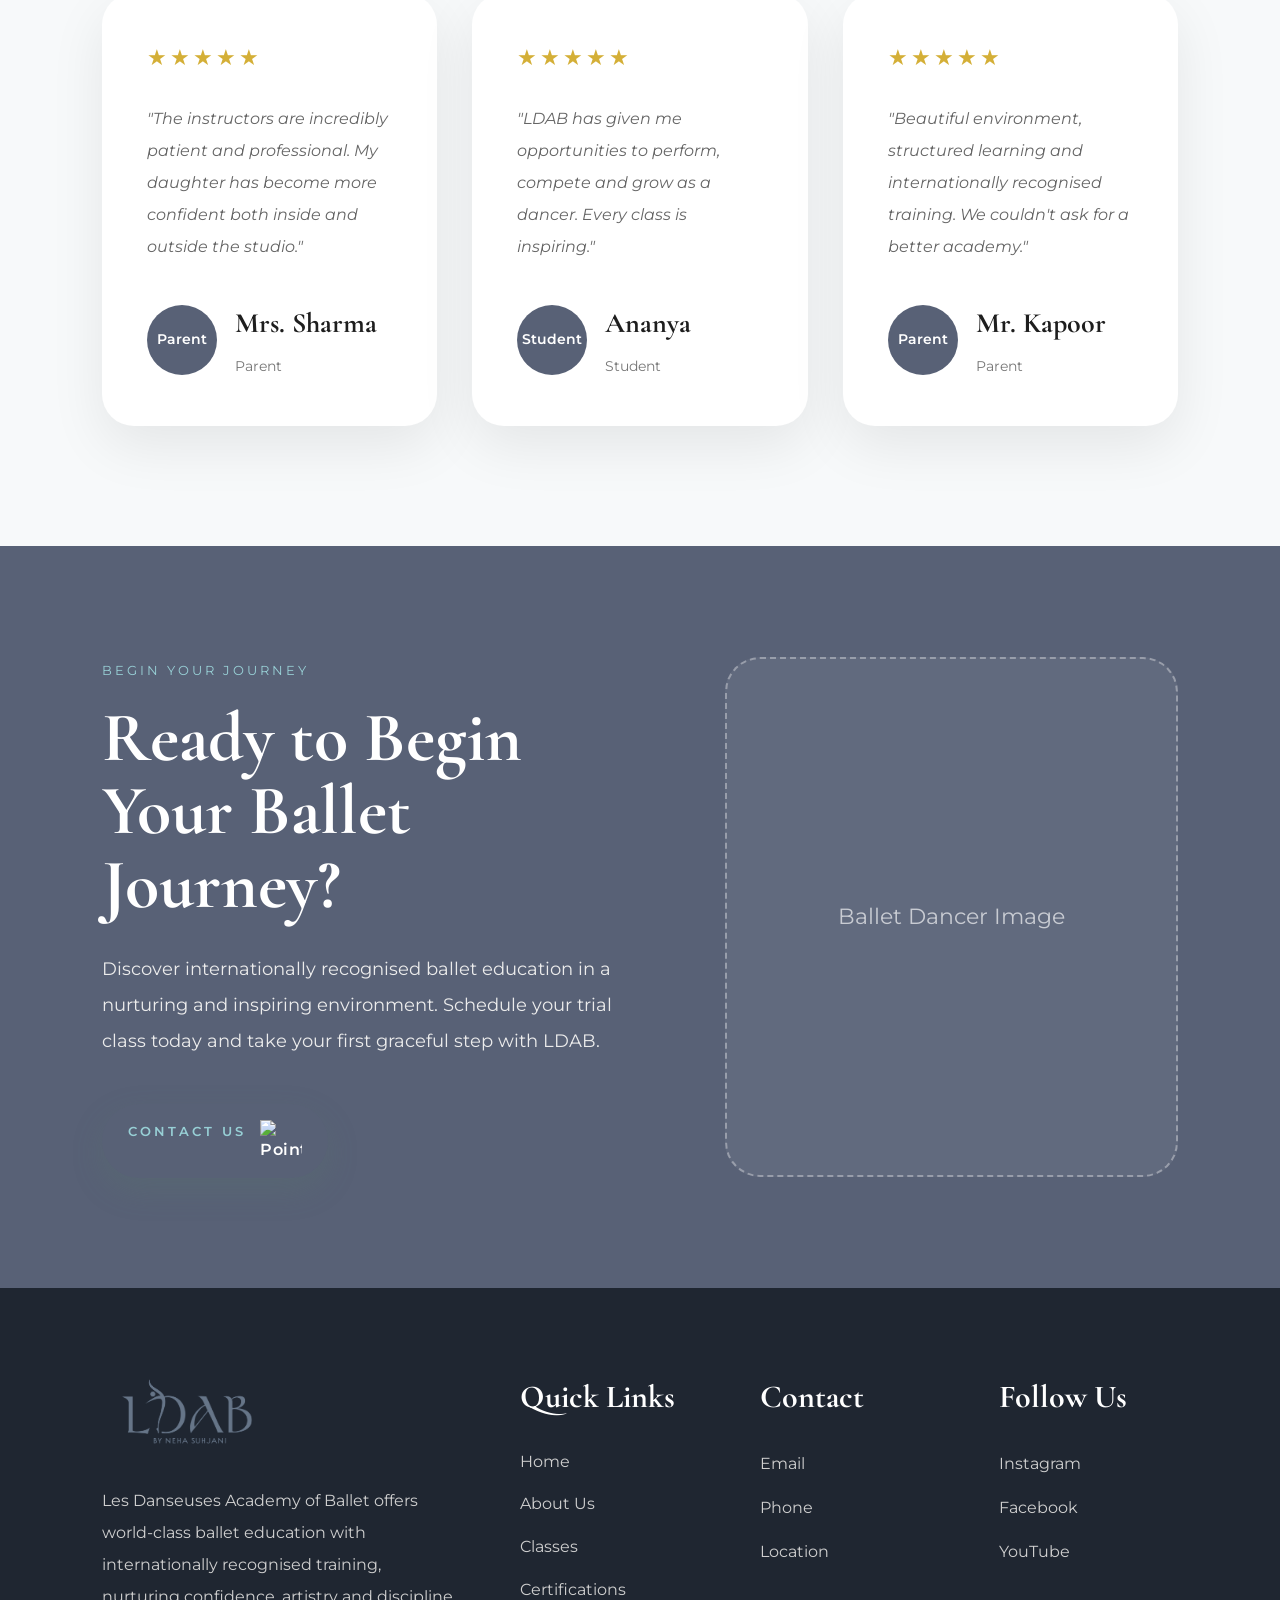
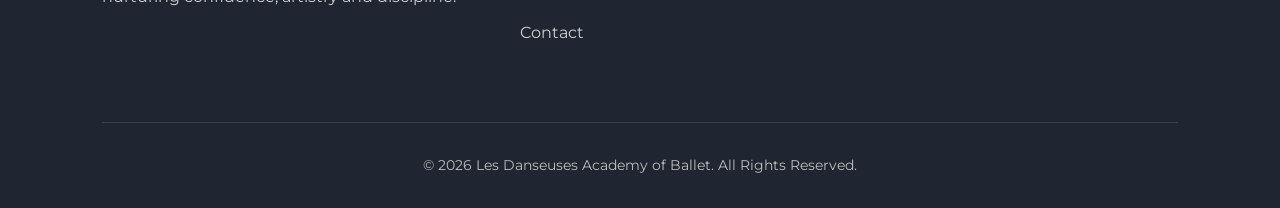
==== commit 34224079: "new home page" ====
--- a/index.html
+++ b/index.html
@@ -2,32 +2,58 @@
 <html lang="en">
 
 <head>
-    <meta charset="UTF-8">
-    <meta name="viewport" content="width=device-width, initial-scale=1.0">
-    <title>LDAB | Les Danseuses Academy of Ballet</title>
-
-    <link rel="stylesheet" href="style.css">
-
-    <link href="https://fonts.googleapis.com/css2?family=Cormorant+Garamond:wght@400;500;600;700&family=Montserrat:wght@300;400;500;600&display=swap" rel="stylesheet">
+
+<meta charset="UTF-8">
+<meta name="viewport" content="width=device-width, initial-scale=1.0">
+
+<title>Home | LDAB</title>
+
+<link rel="stylesheet" href="style.css">
+
+<link rel="preconnect" href="https://fonts.googleapis.com">
+
+<link rel="preconnect" href="https://fonts.gstatic.com" crossorigin>
+
+<link href="https://fonts.googleapis.com/css2?family=Cormorant+Garamond:wght@400;500;600;700&family=Montserrat:wght@300;400;500;600&display=swap" rel="stylesheet">
+
 </head>
 
 <body>
 
-<!-- ===================== LOGO ===================== -->
-
-<div class="logo-wrap">
-
-    <img src="https://lh3.googleusercontent.com/d/1RoMjfZqkDdOmf64hd-ftinPytb_ydGoz" alt="LDAB Logo">
+<!-- ===========================
+TOP HEADER
+=========================== -->
+
+<div class="top-header">
+
+<div class="logo-panel">
+
+<img src="images/logo.png" alt="LDAB Logo">
 
 </div>
 
-<!-- ===================== NAVBAR ===================== -->
+<div class="header-info">
+
+<h2>Les Danseues Academy of Ballet</h2>
+
+<div class="header-line"></div>
+
+<p>Vision / Mission Statement</p>
+
+</div>
+
+</div>
+
+
+<!-- ===========================
+NAVIGATION
+=========================== -->
 
 <header>
 
 <nav>
 
-<a href="index.html">Home</a>
+<a class="active" href="index.html">Home</a>
 
 <a href="about.html">About Us</a>
 
@@ -41,363 +67,240 @@
 
 </header>
 
-<!-- ===================== HERO ===================== -->
-
-<section class="hero">
-
-<div class="overlay"></div>
-
-<div class="hero-content">
-
-
-<h1>
-
-Grace.<br>
-
-Elegance.<br>
-
-Discipline.
-
-</h1>
-
-<p>
-
-At Les Danseuses Academy of Ballet, we inspire students through internationally recognised ballet education in a safe, professional and nurturing environment.
-
-</p>
-
-<div class="hero-buttons">
-
-<a href="contact.html" class="primary-btn">Book Free Trial</a>
-
-<a href="classes.html" class="secondary-btn">Explore Classes</a>
-
-</div>
-
-</div>
+
+<!-- ===========================
+OUR JOURNEY
+=========================== -->
+
+<section class="journey-intro">
+
+    <!-- Background Slider -->
+    <div class="journey-slider">
+
+        <div class="journey-slide active"
+             style="background-image:url('https://lh3.googleusercontent.com/d/1TFqO1X4EIMKl3Bd9rMR5EerxKSA4R1ew');"></div>
+
+        <div class="journey-slide"
+             style="background-image:url('images/journey2.jpg');"></div>
+
+        <div class="journey-slide"
+             style="background-image:url('images/journey3.jpg');"></div>
+
+        <div class="journey-slide"
+             style="background-image:url('images/journey4.jpg');"></div>
+
+    </div>
+
+    <!-- Dark Overlay -->
+    <div class="journey-overlay"></div>
+
+    <!-- Content -->
+    <div class="journey-content">
+
+        <div class="journey-left">
+
+            <h1>Our Journey</h1>
+
+        </div>
+
+        <div class="journey-divider"></div>
+
+        <div class="journey-right">
+
+            <h3>History Writeup, etc</h3>
+
+            <p>
+
+                At LDAB by Neha Sujani, our journey is one of passion,
+                perseverance, and purpose.
+
+                What began as a dream to create a nurturing space for dance
+                has grown into a vibrant academy where artistry meets
+                discipline.
+
+                <br><br>
+
+                We continue to inspire and shape confident, graceful dancers
+                every step of the way.
+
+            </p>
+
+        </div>
+
+    </div>
 
 </section>
 
-<!-- ===================== VISION ===================== -->
-
-<section class="vision">
-
-<div class="section-title">
-
-<h2>Vision & Values</h2>
-
-<p>
-Developing confident, disciplined and graceful dancers through excellence in ballet education.
-</p>
-
-</div>
-
-<div class="vision-grid">
-
-<div class="vision-card">
-
-<h3>Excellence</h3>
-
-<p>World class ballet training with internationally recognised standards.</p>
-
-</div>
-
-<div class="vision-card">
-
-<h3>Discipline</h3>
-
-<p>Building confidence, responsibility and dedication through dance.</p>
-
-</div>
-
-<div class="vision-card">
-
-<h3>Creativity</h3>
-
-<p>Encouraging artistic expression while mastering classical technique.</p>
-
-</div>
-
-<div class="vision-card">
-
-<h3>Respect</h3>
-
-<p>Creating a supportive environment where every student grows.</p>
-
-</div>
-
-</div>
+<div class="section-divider"></div>
+<!-- ==========================================
+AFFILIATIONS
+========================================== -->
+
+<section class="affiliations">
+
+    <div class="section-title">
+
+        <h2>Our Affiliations</h2>
+
+        <p>
+            LDAB proudly partners with internationally recognised ballet
+            organisations, providing students with world-class opportunities
+            and globally respected certifications.
+        </p>
+
+    </div>
+
+    <div class="timeline-wrapper">
+
+        <!-- ITEM 1 -->
+
+        <div class="timeline-item">
+
+            <div class="timeline-image">
+
+                 <img src="https://lh3.googleusercontent.com/d/1Cs1jbh4JVXReIcTvQ4MDx_ef0h7k3Jt-"
+             alt="RAD"
+             class="timeline-img">
+
+            </div>
+
+            <div class="timeline-number">
+
+                <span>01</span>
+
+            </div>
+
+            <div class="timeline-content">
+
+                <h3>Royal Academy of Dance (RAD)</h3>
+
+                <p>
+
+                    LDAB follows internationally recognised standards,
+                    enabling students to participate in examinations
+                    respected across the world.
+
+                </p>
+
+                <a href="certifications.html" class="explore-btn">
+
+                    <span class="btn-text">Explore More</span>
+
+                    <img src="https://lh3.googleusercontent.com/d/1Is9-U_lHXlmMlglJPod_RoRmUMo75-0s"
+                    class="shoe-icon"
+                    alt="Pointe Shoe">
+
+                </a>
+
+            </div>
+
+        </div>
+
+        <!-- ITEM 2 -->
+
+        <div class="timeline-item">
+
+            <div class="timeline-image">
+
+                 <img src="https://lh3.googleusercontent.com/d/1UiKyENOySs26VtQUjfpTiSjZmCYCIWVu"
+             alt="ISTD"
+             class="timeline-img">
+
+            </div>
+
+            <div class="timeline-number">
+
+                <span>02</span>
+
+            </div>
+
+            <div class="timeline-content">
+
+                <h3>Imperial Society of Teachers of Dancing</h3>
+
+                <p>
+
+                    Students receive structured training following an
+                    internationally recognised syllabus that develops
+                    strong technical foundations.
+
+                </p>
+
+                <a href="certifications.html" class="explore-btn">
+
+                    <span class="btn-text">Explore More</span>
+
+                    <img src="https://lh3.googleusercontent.com/d/1Is9-U_lHXlmMlglJPod_RoRmUMo75-0s"
+                    class="shoe-icon"
+                    alt="Pointe Shoe">
+
+                </a>
+
+            </div>
+
+        </div>
+
+        <!-- ITEM 3 -->
+
+        <div class="timeline-item">
+
+            <div class="timeline-image">
+
+                <img src="https://lh3.googleusercontent.com/d/1hGayF5D2Rhj1YQVHMFiXRE7Z0tdPNrKM"
+             alt="ISTD"
+             class="timeline-img">
+
+            </div>
+
+            <div class="timeline-number">
+
+                <span>03</span>
+
+            </div>
+
+            <div class="timeline-content">
+
+                <h3>Commonwealth Society of Teachers of Dancing</h3>
+
+                <p>
+
+                    Through globally recognised examinations,
+                    students build confidence, technique,
+                    artistry and performance excellence.
+
+                </p>
+
+                <a href="certifications.html" class="explore-btn">
+
+                    <span class="btn-text">Explore More</span>
+
+                    <img src="https://lh3.googleusercontent.com/d/1Is9-U_lHXlmMlglJPod_RoRmUMo75-0s"
+                    class="shoe-icon"
+                    alt="Pointe Shoe">
+
+                </a>
+
+            </div>
+
+        </div>
+
+    </div>
 
 </section>
-
-<!-- ===================== ABOUT ===================== -->
-
-<section class="about-preview">
-
-<div class="about-image">
-
-<img src="images/about.jpg">
-
-</div>
-
-<div class="about-text">
-
-<h2>About LDAB</h2>
-
-<p>
-
-For years, LDAB has inspired students through structured ballet education, experienced faculty and internationally recognised curriculum.
-
-</p>
-
-<ul>
-
-<li>International Ballet Curriculum</li>
-
-<li>Certified Faculty</li>
-
-<li>Safe Learning Environment</li>
-
-<li>Performance Opportunities</li>
-
-<li>Personal Attention</li>
-
-</ul>
-
-<a href="about.html" class="explore-btn">
-
-    <span class="btn-text">Explore More</span>
-
-    <img src="https://lh3.googleusercontent.com/d/1Is9-U_lHXlmMlglJPod_RoRmUMo75-0s"
-         class="shoe-icon"
-         alt="Pointe Shoe">
-
-</a>
-
-</div>
-
-</section>
-
-<!-- ===================== WHY LDAB ===================== -->
-
-<section class="why">
-
-<h2>Why Choose LDAB?</h2>
-
-<div class="why-grid">
-
-<div class="why-card">
-
-<img src="images/icon1.png">
-
-<h3>World Class Training</h3>
-
-</div>
-
-<div class="why-card">
-
-<img src="images/icon2.png">
-
-<h3>Certified Instructors</h3>
-
-</div>
-
-<div class="why-card">
-
-<img src="images/icon3.png">
-
-<h3>Small Batch Sizes</h3>
-
-</div>
-
-<div class="why-card">
-
-<img src="images/icon4.png">
-
-<h3>Performance Opportunities</h3>
-
-</div>
-
-</div>
-
-</section>
-
-<!-- ===================== CLASSES ===================== -->
-
-<section class="featured-classes">
-
-<h2>Featured Classes</h2>
-
-<div class="class-grid">
-
-<div class="class-card">
-
-<img src="images/class1.jpg">
-
-<h3>Children Ballet</h3>
-
-<p>Ages 4–6</p>
-
-<a href="classes.html" class="explore-btn" ><span class="btn-text">Explore More</span>
-
-    <img src="https://lh3.googleusercontent.com/d/1Is9-U_lHXlmMlglJPod_RoRmUMo75-0s"
-         class="shoe-icon"
-         alt="Pointe Shoe"></a>
-</div>
-
-<div class="class-card">
-
-<img src="images/class2.jpg">
-
-<h3>Certifications and Competitions</h3>
-
-<p>Ages 7–25</p>
-
-<a href="classes.html" class="explore-btn" ><span class="btn-text">Explore More</span>
-
-    <img src="https://lh3.googleusercontent.com/d/1Is9-U_lHXlmMlglJPod_RoRmUMo75-0s"
-         class="shoe-icon"
-         alt="Pointe Shoe"></a>
-
-</div>
-
-<div class="class-card">
-
-<img src="images/class3.jpg">
-
-<h3>Adult Ballet</h3>
-
-<p>All Levels</p>
-
-<a href="classes.html" class="explore-btn" ><span class="btn-text">Explore More</span>
-
-    <img src="https://lh3.googleusercontent.com/d/1Is9-U_lHXlmMlglJPod_RoRmUMo75-0s"
-         class="shoe-icon"
-         alt="Pointe Shoe"></a>
-
-</div>
-
-</div>
-
-</section>
-
-<!-- ===================== SPECIAL PROGRAMS ===================== -->
-
-<section class="programs">
-
-<h2>Special Programs</h2>
-
-<div class="program-grid">
-
-<div>Gymnastics</div>
-
-<div>Competitions</div>
-
-<div>Workshops</div>
-
-<div>Summer Camp</div>
-
-<div>Stage Shows</div>
-
-<div>Examinations</div>
-
-</div>
-
-</section>
-
-
-<!-- ==========================================
-CERTIFICATIONS
-========================================== -->
-
-<section class="certifications-home">
-
-    <div class="section-heading">
-
-        <span>WORLD RECOGNISED</span>
-
-        <h2>Certifications & Affiliations</h2>
-
-        <p>
-            LDAB follows internationally recognised ballet syllabi,
-            providing students with opportunities to earn globally
-            respected certifications.
-        </p>
-
-    </div>
-
-    <div class="certifications-wrapper">
-
-        <div class="cert-left">
-
-            <img src="images/certificate.jpg" alt="Certification">
-
-        </div>
-
-        <div class="cert-right">
-
-            <div class="cert-card">
-
-                <h3>International Examinations</h3>
-
-                <p>
-                    Students prepare for internationally recognised ballet
-                    examinations that assess technique, artistry and
-                    performance.
-                </p>
-
-            </div>
-
-            <div class="cert-card">
-
-                <h3>Performance Opportunities</h3>
-
-                <p>
-                    Annual showcases, productions and competitions allow
-                    students to demonstrate their progress confidently.
-                </p>
-
-            </div>
-
-            <div class="cert-card">
-
-                <h3>Recognised Faculty</h3>
-
-                <p>
-                    Learn from certified instructors trained under
-                    internationally respected ballet organisations.
-                </p>
-
-            </div>
-
-            <a href="certifications.html" class="explore-btn">
-
-                <span class="btn-text">Explore More</span>
-
-                <img src="https://lh3.googleusercontent.com/d/1Is9-U_lHXlmMlglJPod_RoRmUMo75-0s"
-                class="shoe-icon" alt="Pointe shoe">
-
-            </a>
-
-        </div>
-
-    </div>
-
-</section>
-
 <!-- ==========================================
 TESTIMONIALS
 ========================================== -->
 
-<section class="testimonials">
+<section class="testimonials-home">
 
     <div class="section-title">
 
         <h2>What Our Families Say</h2>
 
         <p>
-            Every dancer's journey at LDAB is built on confidence,
-            discipline and excellence.
+            Every student’s journey at LDAB is built on confidence,
+            discipline and artistic excellence. Here are a few words
+            from our wonderful ballet families.
         </p>
 
     </div>
@@ -406,85 +309,150 @@
 
         <div class="testimonial-card">
 
-            <div class="stars">
-                ★★★★★
-            </div>
+            <div class="stars">★★★★★</div>
 
             <p>
-                "My daughter has become so much more confident,
-                disciplined and graceful since joining LDAB.
-                The teachers are exceptional."
+
+                "The instructors are incredibly patient and
+                professional. My daughter has become more
+                confident both inside and outside the studio."
+
             </p>
 
-            <h4>— Parent</h4>
-
-        </div>
+            <div class="testimonial-person">
+
+                <div class="person-photo">
+
+                    Parent
+
+                </div>
+
+                <div>
+
+                    <h4>Mrs. Sharma</h4>
+
+                    <span>Parent</span>
+
+                </div>
+
+            </div>
+
+        </div>
+
 
         <div class="testimonial-card">
 
-            <div class="stars">
-                ★★★★★
-            </div>
+            <div class="stars">★★★★★</div>
 
             <p>
-                "Professional instruction combined with a caring
-                environment makes every class enjoyable.
-                Highly recommended."
+
+                "LDAB has given me opportunities to perform,
+                compete and grow as a dancer. Every class is
+                inspiring."
+
             </p>
 
-            <h4>— Student</h4>
-
-        </div>
+            <div class="testimonial-person">
+
+                <div class="person-photo">
+
+                    Student
+
+                </div>
+
+                <div>
+
+                    <h4>Ananya</h4>
+
+                    <span>Student</span>
+
+                </div>
+
+            </div>
+
+        </div>
+
 
         <div class="testimonial-card">
 
-            <div class="stars">
-                ★★★★★
-            </div>
+            <div class="stars">★★★★★</div>
 
             <p>
-                "Outstanding ballet education with internationally
-                recognised standards and excellent performance
-                opportunities."
+
+                "Beautiful environment, structured learning and
+                internationally recognised training. We couldn't
+                ask for a better academy."
+
             </p>
 
-            <h4>— Dance Professional</h4>
+            <div class="testimonial-person">
+
+                <div class="person-photo">
+
+                    Parent
+
+                </div>
+
+                <div>
+
+                    <h4>Mr. Kapoor</h4>
+
+                    <span>Parent</span>
+
+                </div>
+
+            </div>
 
         </div>
 
     </div>
 
 </section>
-
 <!-- ==========================================
 CALL TO ACTION
 ========================================== -->
 
-<section class="cta">
-
-    <div class="cta-overlay"></div>
+<section class="cta-home">
 
     <div class="cta-content">
 
-        <span>BEGIN YOUR JOURNEY TODAY</span>
-
-        <h2>
-            Ready to Begin<br>
-            Your Ballet Journey?
-        </h2>
-
-        <p>
-
-            Book your FREE trial class and experience the
-            elegance of classical ballet.
-
-        </p>
-
-        <a href="contact.html" class="primary-btn">
-
-            Book Free Trial
-
-        </a>
+        <div class="cta-text">
+
+            <span>BEGIN YOUR JOURNEY</span>
+
+            <h2>
+                Ready to Begin Your Ballet Journey?
+            </h2>
+
+            <p>
+
+                Discover internationally recognised ballet education in a
+                nurturing and inspiring environment. Schedule your trial
+                class today and take your first graceful step with LDAB.
+
+            </p>
+
+            <a href="contact.html" class="explore-btn">
+
+                <span class="btn-text">Contact Us</span>
+
+                <img src="https://lh3.googleusercontent.com/d/1Is9-U_lHXlmMlglJPod_RoRmUMo75-0s"
+                     class="shoe-icon"
+                     alt="Pointe Shoe">
+
+            </a>
+
+        </div>
+
+        <div class="cta-image">
+
+            <div class="cta-placeholder">
+
+                Ballet Dancer Image
+
+            </div>
+
+        </div>
 
     </div>
 
@@ -494,73 +462,62 @@
 FOOTER
 ========================================== -->
 
-<footer>
-
-<div class="footer-top">
-
-<div class="footer-about">
-
-<img src="images/logo.png" class="footer-logo">
-
-<p>
-
-Developing graceful, disciplined and confident dancers through world-class ballet education.
-
-</p>
-
-</div>
-
-<div class="footer-links">
-
-<h3>Quick Links</h3>
-
-<a href="index.html">Home</a>
-
-<a href="about.html">About Us</a>
-
-<a href="classes.html">Classes</a>
-
-<a href="certifications.html">Certifications</a>
-
-<a href="contact.html">Contact</a>
-
-</div>
-
-<div class="footer-contact">
-
-<h3>Contact</h3>
-
-<p>📞 +91 XXXXX XXXXX</p>
-
-<p>✉ info@ldab.in</p>
-
-<p>📍 Pune, India</p>
-
-</div>
-
-<div class="footer-social">
-
-<h3>Follow Us</h3>
-
-<a href="#">Instagram</a>
-
-<a href="#">Facebook</a>
-
-<a href="#">YouTube</a>
-
-</div>
-
-</div>
-
-<div class="footer-bottom">
-
-© 2026 Les Danseuses Academy of Ballet.
-All Rights Reserved.
-
-</div>
-
-</footer>
-
-</body>
-
-</html>+<footer class="footer">
+
+    <div class="footer-grid">
+
+        <div>
+
+            <img src="images/logo.png" class="footer-logo">
+
+            <p>
+
+                Les Danseuses Academy of Ballet offers world-class ballet
+                education with internationally recognised training,
+                nurturing confidence, artistry and discipline.
+
+            </p>
+
+        </div>
+
+        <div>
+
+            <h3>Quick Links</h3>
+
+            <a href="index.html">Home</a>
+            <a href="about.html">About Us</a>
+            <a href="classes.html">Classes</a>
+            <a href="certifications.html">Certifications</a>
+            <a href="contact.html">Contact</a>
+
+        </div>
+
+        <div>
+
+            <h3>Contact</h3>
+
+            <p>Email</p>
+            <p>Phone</p>
+            <p>Location</p>
+
+        </div>
+
+        <div>
+
+            <h3>Follow Us</h3>
+
+            <p>Instagram</p>
+            <p>Facebook</p>
+            <p>YouTube</p>
+
+        </div>
+
+    </div>
+
+    <div class="footer-bottom">
+
+        © 2026 Les Danseuses Academy of Ballet. All Rights Reserved.
+
+    </div>
+
+</footer>
--- a/style.css
+++ b/style.css
@@ -2479,25 +2479,1105 @@
     box-shadow:0 25px 60px rgba(0,0,0,.12);
 
 }
-
-
-
-/*==================================================
-SMALL DEVICES
-==================================================*/
+/*==================================================
+ABOUT HEADER
+==================================================*/
+
+.top-header{
+
+display:grid;
+
+grid-template-columns:340px 1fr;
+
+height:150px;
+
+}
+
+.logo-panel{
+
+background:#fff;
+
+display:flex;
+
+justify-content:center;
+
+align-items:center;
+
+}
+
+.logo-panel img{
+
+width:220px;
+
+}
+
+.header-info{
+
+background:#586176;
+
+display:flex;
+
+flex-direction:column;
+
+justify-content:center;
+
+align-items:center;
+
+color:white;
+
+}
+
+.header-info h2{
+
+font-family:'Cormorant Garamond',serif;
+
+font-size:42px;
+
+font-weight:500;
+
+margin-bottom:12px;
+
+}
+
+.header-line{
+
+width:420px;
+
+height:1px;
+
+background:white;
+
+margin-bottom:14px;
+
+opacity:.7;
+
+}
+
+.header-info p{
+
+font-size:26px;
+
+font-family:'Cormorant Garamond',serif;
+
+font-weight:400;
+
+}
+
+/*==================================================
+NAV
+==================================================*/
+
+nav .active{
+
+color:#586176;
+
+}
+
+nav .active::after{
+
+width:100%;
+
+}
+
+/*==================================================
+OUR JOURNEY
+==================================================*/
+
+.journey-intro{
+
+    position:relative;
+
+    min-height:650px;
+
+    display:flex;
+
+    align-items:center;
+
+    overflow:hidden;
+
+}
+
+/* Slider */
+
+.journey-slider{
+
+    position:absolute;
+
+    inset:0;
+
+    z-index:1;
+
+}
+
+.journey-slide{
+
+    position:absolute;
+
+    inset:0;
+
+    background-size:cover;
+
+    background-position:center;
+
+    opacity:0;
+
+    transition:opacity 2s ease;
+
+    transform:scale(1);
+
+}
+
+.journey-slide.active{
+
+    opacity:1;
+
+    animation:kenburns 8s ease forwards;
+
+}
+
+/* Overlay */
+
+.journey-overlay{
+
+    position:absolute;
+
+    inset:0;
+
+    background:rgba(0,0,0,.55);
+
+    z-index:2;
+
+}
+
+/* Content */
+
+.journey-content{
+
+    position:relative;
+
+    z-index:3;
+
+    width:100%;
+
+    max-width:1400px;
+
+    margin:auto;
+
+    display:grid;
+
+    grid-template-columns:1fr 2px 1.2fr;
+
+    gap:70px;
+
+    align-items:center;
+
+    padding:100px 8%;
+
+}
+
+.journey-left h1{
+
+    font-family:'Cormorant Garamond',serif;
+
+    font-size:90px;
+
+    color:#fff;
+
+}
+
+.journey-divider{
+
+    width:2px;
+
+    height:250px;
+
+    background:rgba(255,255,255,.35);
+
+}
+
+.journey-right h3{
+
+    color:#fff;
+
+    font-size:32px;
+
+    margin-bottom:25px;
+
+    font-family:'Cormorant Garamond',serif;
+
+}
+
+.journey-right p{
+
+    color:rgba(255,255,255,.9);
+
+    line-height:2;
+
+    font-size:17px;
+
+}
+
+/* Ken Burns */
+
+@keyframes kenburns{
+
+    from{
+
+        transform:scale(1);
+
+    }
+
+    to{
+
+        transform:scale(1.08);
+
+    }
+
+}
+
+/* Responsive */
+
+@media(max-width:900px){
+
+    .journey-content{
+
+        grid-template-columns:1fr;
+
+        text-align:center;
+
+        gap:40px;
+
+    }
+
+    .journey-divider{
+
+        display:none;
+
+    }
+
+    .journey-left h1{
+
+        font-size:60px;
+
+    }
+
+}
+/*==================================================
+AFFILIATIONS
+==================================================*/
+
+.affiliations{
+    padding:120px 8%;
+    background:#fff;
+}
+
+.timeline-wrapper{
+    max-width:1300px;
+    margin:auto;
+    position:relative;
+}
+
+.timeline-wrapper::before{
+    content:"";
+    position:absolute;
+    left:50%;
+    top:0;
+    bottom:0;
+    width:2px;
+    background:#d8d8d8;
+    transform:translateX(-50%);
+}
+
+.timeline-item{
+    display:grid;
+    grid-template-columns:1fr 100px 1fr;
+    align-items:center;
+    gap:40px;
+    margin-bottom:90px;
+    position:relative;
+}
+
+.timeline-item:last-child{
+    margin-bottom:0;
+}
+
+.timeline-image{
+    display:flex;
+    justify-content:flex-end;
+}
+
+.image-placeholder{
+    width:420px;
+    height:260px;
+    border:2px dashed #c8c8c8;
+    border-radius:28px;
+    display:flex;
+    justify-content:center;
+    align-items:center;
+    color:#888;
+    font-size:20px;
+    background:#fafafa;
+    transition:.35s;
+}
+
+.image-placeholder:hover{
+    border-color:#586176;
+    background:#f5f8fb;
+}
+
+.timeline-number{
+    position:relative;
+    display:flex;
+    justify-content:center;
+    align-items:center;
+    z-index:2;
+}
+
+.timeline-number span{
+    width:74px;
+    height:74px;
+    background:#586176;
+    color:#fff;
+    border-radius:50%;
+    display:flex;
+    justify-content:center;
+    align-items:center;
+    font-size:24px;
+    font-weight:600;
+    box-shadow:0 15px 30px rgba(88,97,118,.25);
+}
+
+.timeline-content h3{
+    font-family:'Cormorant Garamond',serif;
+    font-size:42px;
+    color:#2d3545;
+    margin-bottom:18px;
+}
+
+.timeline-content p{
+    color:#666;
+    line-height:1.9;
+    margin-bottom:28px;
+    font-size:17px;
+}
+
+.timeline-item::after{
+    content:"";
+    position:absolute;
+    left:0;
+    right:0;
+    bottom:-45px;
+    height:1px;
+    background:#e8e8e8;
+}
+
+.timeline-item:last-child::after{
+    display:none;
+}
+
+/* Responsive */
+
+@media(max-width:992px){
+
+.timeline-wrapper::before{
+    left:35px;
+}
+
+.timeline-item{
+    grid-template-columns:70px 1fr;
+    gap:30px;
+}
+
+.timeline-image{
+    grid-column:2;
+    justify-content:flex-start;
+}
+
+.timeline-number{
+    grid-row:1 / span 2;
+}
+
+.timeline-content{
+    grid-column:2;
+}
+
+.image-placeholder{
+    width:100%;
+    height:220px;
+}
+
+}
 
 @media(max-width:768px){
 
+.timeline-item{
+    grid-template-columns:1fr;
+}
+
+.timeline-wrapper::before{
+    display:none;
+}
+
+.timeline-number{
+    margin:20px auto;
+}
+
+.timeline-image{
+    justify-content:center;
+}
+
+.timeline-content{
+    text-align:center;
+}
+
+.timeline-content .explore-btn{
+    margin:auto;
+}
+
+.image-placeholder{
+    height:200px;
+}
+}
+/*==================================================
+TESTIMONIALS
+==================================================*/
+
+.testimonials-home{
+
+    background:#F7F9FA;
+
+    padding:120px 8%;
+
+}
+
+.testimonial-grid{
+
+    max-width:1300px;
+
+    margin:auto;
+
+    display:grid;
+
+    grid-template-columns:repeat(3,1fr);
+
+    gap:35px;
+
+}
+
+.testimonial-card{
+
+    background:#fff;
+
+    padding:45px;
+
+    border-radius:32px;
+
+    box-shadow:0 20px 55px rgba(0,0,0,.08);
+
+    transition:.35s;
+
+    position:relative;
+
+    overflow:hidden;
+
+}
+
+.testimonial-card::before{
+
+    content:"";
+
+    position:absolute;
+
+    top:0;
+
+    left:0;
+
+    width:100%;
+
+    height:5px;
+
+    background:#586176;
+
+}
+
+.testimonial-card:hover{
+
+    transform:translateY(-10px);
+
+    box-shadow:0 30px 70px rgba(0,0,0,.12);
+
+}
+
+.stars{
+
+    font-size:22px;
+
+    color:#D4AF37;
+
+    margin-bottom:25px;
+
+    letter-spacing:3px;
+
+}
+
+.testimonial-card p{
+
+    color:#666;
+
+    line-height:2;
+
+    margin-bottom:35px;
+
+    font-size:16px;
+
+    min-height:160px;
+
+}
+
+.testimonial-person{
+
+    display:flex;
+
+    align-items:center;
+
+    gap:18px;
+
+}
+
+.person-photo{
+
+    width:70px;
+
+    height:70px;
+
+    border-radius:50%;
+
+    background:#586176;
+
+    color:#fff;
+
+    display:flex;
+
+    justify-content:center;
+
+    align-items:center;
+
+    font-size:14px;
+
+    font-weight:600;
+
+}
+
+.testimonial-person h4{
+
+    font-family:'Cormorant Garamond',serif;
+
+    font-size:28px;
+
+    color:#1E1E1E;
+
+    margin-bottom:4px;
+
+}
+
+.testimonial-person span{
+
+    color:#777;
+
+    font-size:14px;
+
+}
+
+/*==================================================
+RESPONSIVE
+==================================================*/
+
+@media(max-width:992px){
+
+.testimonial-grid{
+
+    grid-template-columns:1fr;
+
+}
+
+.testimonial-card{
+
+    padding:40px;
+
+}
+
+.testimonial-card p{
+
+    min-height:auto;
+
+}
+
+}
+
+@media(max-width:768px){
+
+.testimonials-home{
+
+    padding:90px 7%;
+
+}
+
+.testimonial-card{
+
+    padding:35px;
+
+}
+
+.person-photo{
+
+    width:60px;
+
+    height:60px;
+
+}
+
+.testimonial-person h4{
+
+    font-size:24px;
+
+}
+
+}
+/*==================================================
+CTA
+==================================================*/
+
+.cta-home{
+
+    background:#586176;
+
+    color:#fff;
+
+    padding:110px 8%;
+
+}
+
+.cta-content{
+
+    max-width:1350px;
+
+    margin:auto;
+
+    display:grid;
+
+    grid-template-columns:1.2fr 1fr;
+
+    gap:80px;
+
+    align-items:center;
+
+}
+
+.cta-text span{
+
+    display:inline-block;
+
+    letter-spacing:3px;
+
+    text-transform:uppercase;
+
+    font-size:13px;
+
+    margin-bottom:18px;
+
+    opacity:.8;
+
+}
+
+.cta-text h2{
+
+    font-family:'Cormorant Garamond',serif;
+
+    font-size:70px;
+
+    line-height:1.05;
+
+    margin-bottom:30px;
+
+}
+
+.cta-text p{
+
+    font-size:18px;
+
+    line-height:2;
+
+    color:#ECECEC;
+
+    margin-bottom:45px;
+
+}
+
+.cta-placeholder{
+
+    width:100%;
+
+    height:520px;
+
+    border-radius:35px;
+
+    border:2px dashed rgba(255,255,255,.35);
+
+    display:flex;
+
+    justify-content:center;
+
+    align-items:center;
+
+    font-size:22px;
+
+    color:rgba(255,255,255,.65);
+
+    background:rgba(255,255,255,.06);
+
+}
+
+
+/*==================================================
+FOOTER
+==================================================*/
+
+.footer{
+
+    background:#1F2631;
+
+    color:#fff;
+
+    padding:80px 8% 30px;
+
+}
+
+.footer-grid{
+
+    max-width:1350px;
+
+    margin:auto;
+
+    display:grid;
+
+    grid-template-columns:2fr 1fr 1fr 1fr;
+
+    gap:60px;
+
+}
+
+.footer-logo{
+
+    width:180px;
+
+    margin-bottom:25px;
+
+}
+
+.footer p{
+
+    color:#CFCFCF;
+
+    line-height:2;
+
+    margin-bottom:12px;
+
+}
+
+.footer h3{
+
+    font-family:'Cormorant Garamond',serif;
+
+    font-size:32px;
+
+    margin-bottom:22px;
+
+}
+
+.footer a{
+
+    display:block;
+
+    color:#CFCFCF;
+
+    margin-bottom:14px;
+
+    transition:.3s;
+
+}
+
+.footer a:hover{
+
+    color:#fff;
+
+    transform:translateX(5px);
+
+}
+
+.footer-bottom{
+
+    margin-top:60px;
+
+    padding-top:30px;
+
+    border-top:1px solid rgba(255,255,255,.12);
+
+    text-align:center;
+
+    color:#BDBDBD;
+
+    font-size:14px;
+
+}
+
+
+/*==================================================
+RESPONSIVE
+==================================================*/
+
+@media(max-width:1100px){
+
+.cta-content{
+
+    grid-template-columns:1fr;
+
+}
+
+.footer-grid{
+
+    grid-template-columns:repeat(2,1fr);
+
+}
+
+}
+
+@media(max-width:768px){
+
+.cta-home{
+
+    padding:90px 7%;
+
+}
+
+.cta-text{
+
+    text-align:center;
+
+}
+
+.cta-text h2{
+
+    font-size:46px;
+
+}
+
+.cta-text .explore-btn{
+
+    margin:auto;
+
+}
+
+.cta-placeholder{
+
+    height:360px;
+
+}
+
+.footer-grid{
+
+    grid-template-columns:1fr;
+
+    text-align:center;
+
+}
+
+.footer-logo{
+
+    margin:0 auto 25px;
+
+}
+
+}
+
+
+/*==================================================
+MOBILE PHONES
+==================================================*/
+
+@media screen and (max-width:768px){
+
+section{
+    padding:70px 20px;
+}
+
+/* ---------- Top Bar ---------- */
+
+.top-header{
+    display:flex;
+    flex-direction:column;
+}
+
+.logo-box,
+.header-text{
+    width:100%;
+    text-align:center;
+}
+
+.logo-box{
+    padding:20px;
+}
+
+.logo-box img{
+    width:180px;
+}
+
+/* ---------- Navigation ---------- */
+
+nav{
+    display:flex;
+    flex-wrap:wrap;
+    justify-content:center;
+    gap:18px;
+    padding:18px 15px;
+}
+
+nav a{
+    font-size:13px;
+    letter-spacing:1px;
+}
+
+/* ---------- Hero ---------- */
+
+.hero{
+    height:auto;
+    min-height:90vh;
+    text-align:center;
+    padding:120px 20px 80px;
+}
+
 .hero h1{
-
-    line-height:1.05;
-
-}
-
-.section-title{
-
-    margin-bottom:50px;
-
+    font-size:48px;
+    line-height:1.1;
+}
+
+.hero p{
+    font-size:16px;
+}
+
+.hero-buttons{
+    flex-direction:column;
+    align-items:center;
+}
+
+.hero-buttons a{
+    width:260px;
+    justify-content:center;
+}
+
+/* ---------- Journey ---------- */
+
+.journey-intro{
+    display:flex;
+    flex-direction:column;
+    text-align:center;
+    gap:35px;
+}
+
+.journey-divider{
+    display:none;
+}
+
+.journey-left h1{
+    font-size:54px;
+}
+
+.journey-right{
+    max-width:100%;
+}
+
+/* ---------- Affiliations ---------- */
+
+.timeline-wrapper::before{
+    display:none;
+}
+
+.timeline-item{
+    display:flex;
+    flex-direction:column;
+    gap:25px;
+    text-align:center;
+}
+
+.timeline-image{
+    width:100%;
+}
+
+.timeline-image img{
+    width:100%;
+    max-width:340px;
+}
+
+.timeline-number{
+    margin:auto;
+}
+
+.timeline-content{
+    text-align:center;
+}
+
+/* ---------- Vision ---------- */
+
+.vision-grid{
+    grid-template-columns:1fr;
+}
+
+/* ---------- About ---------- */
+
+.about-preview{
+    display:flex;
+    flex-direction:column;
+}
+
+.about-image img{
+    width:100%;
+    height:auto;
+}
+
+/* ---------- Testimonials ---------- */
+
+.testimonial-grid{
+    grid-template-columns:1fr;
+}
+
+.testimonial-card{
+    margin-bottom:25px;
+}
+
+/* ---------- CTA ---------- */
+
+.cta-section{
+    text-align:center;
+    padding:70px 25px;
+}
+
+.cta-section h2{
+    font-size:42px;
+}
+
+.cta-section .cta-btn{
+    margin-top:25px;
+}
+
+/* ---------- Footer ---------- */
+
+.footer-grid{
+    grid-template-columns:1fr;
+    text-align:center;
+    gap:40px;
+}
+
+.footer-logo{
+    margin:auto;
 }
 
 }
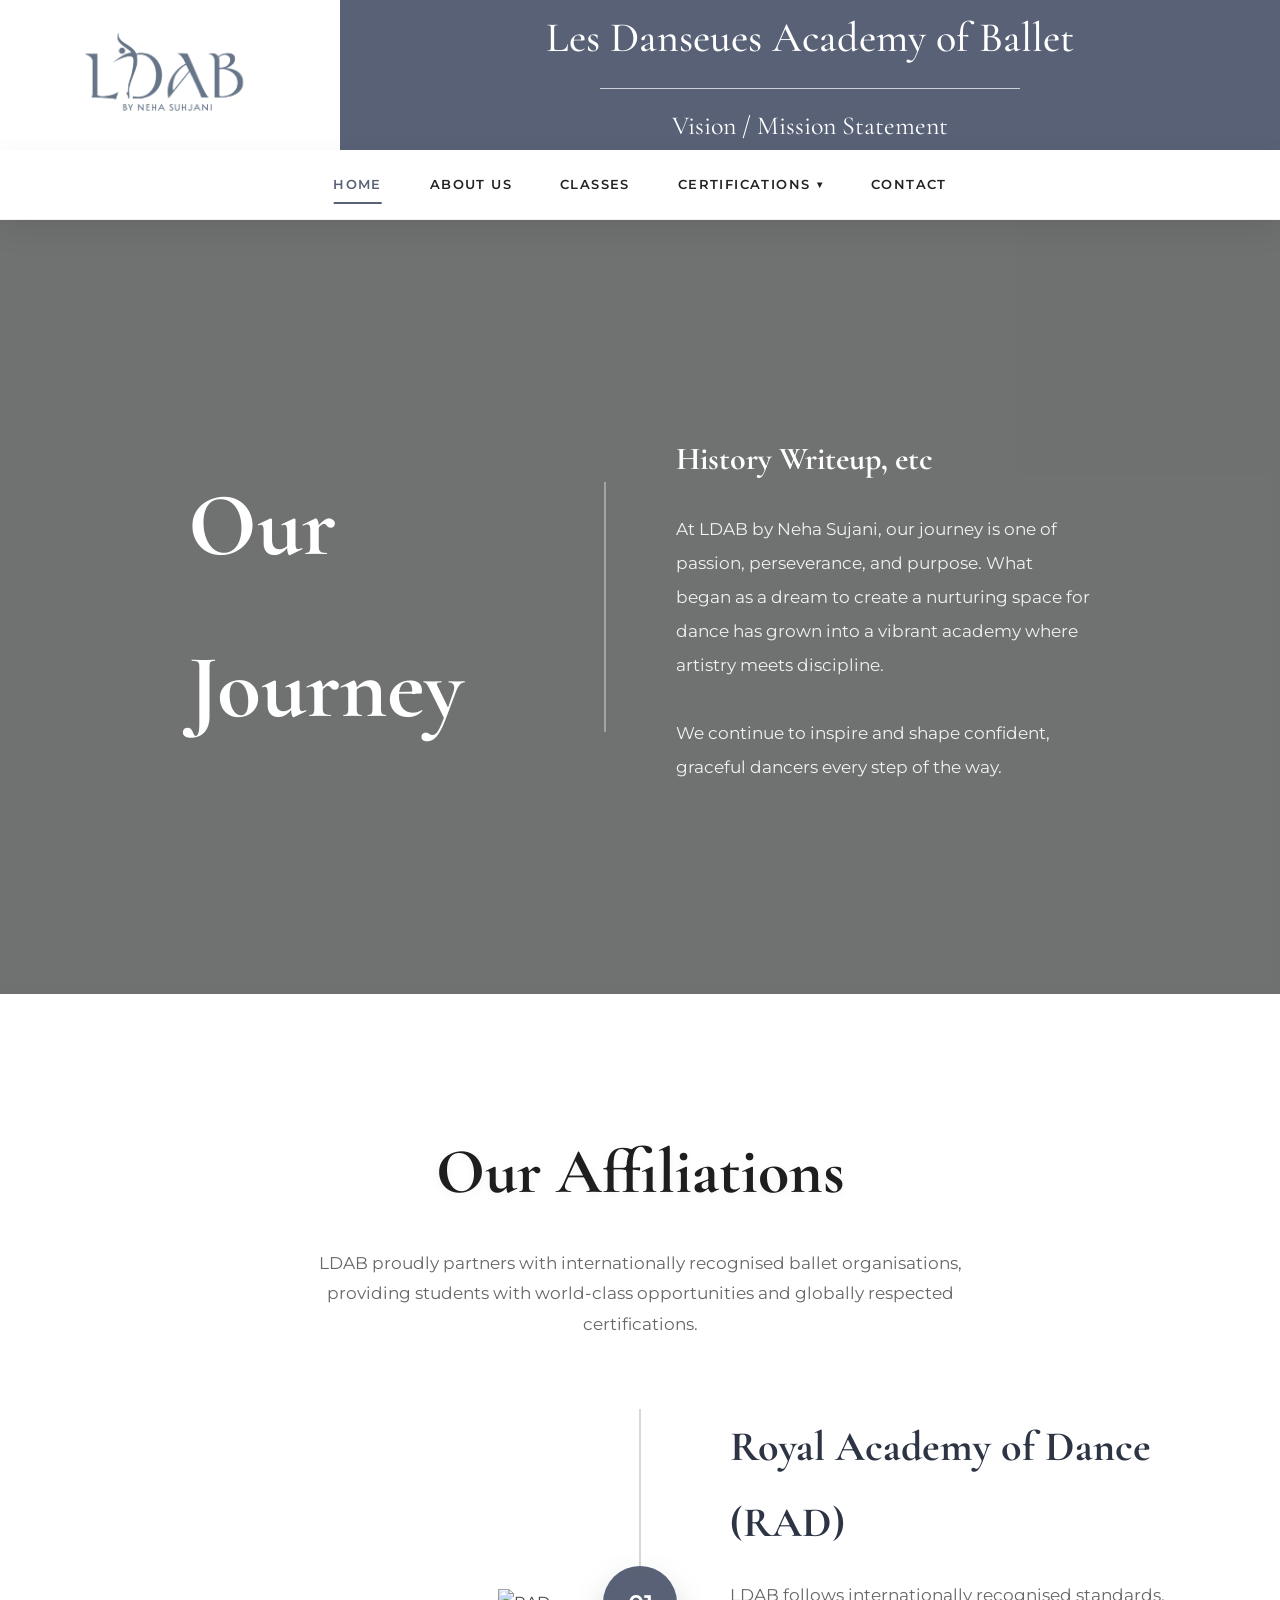
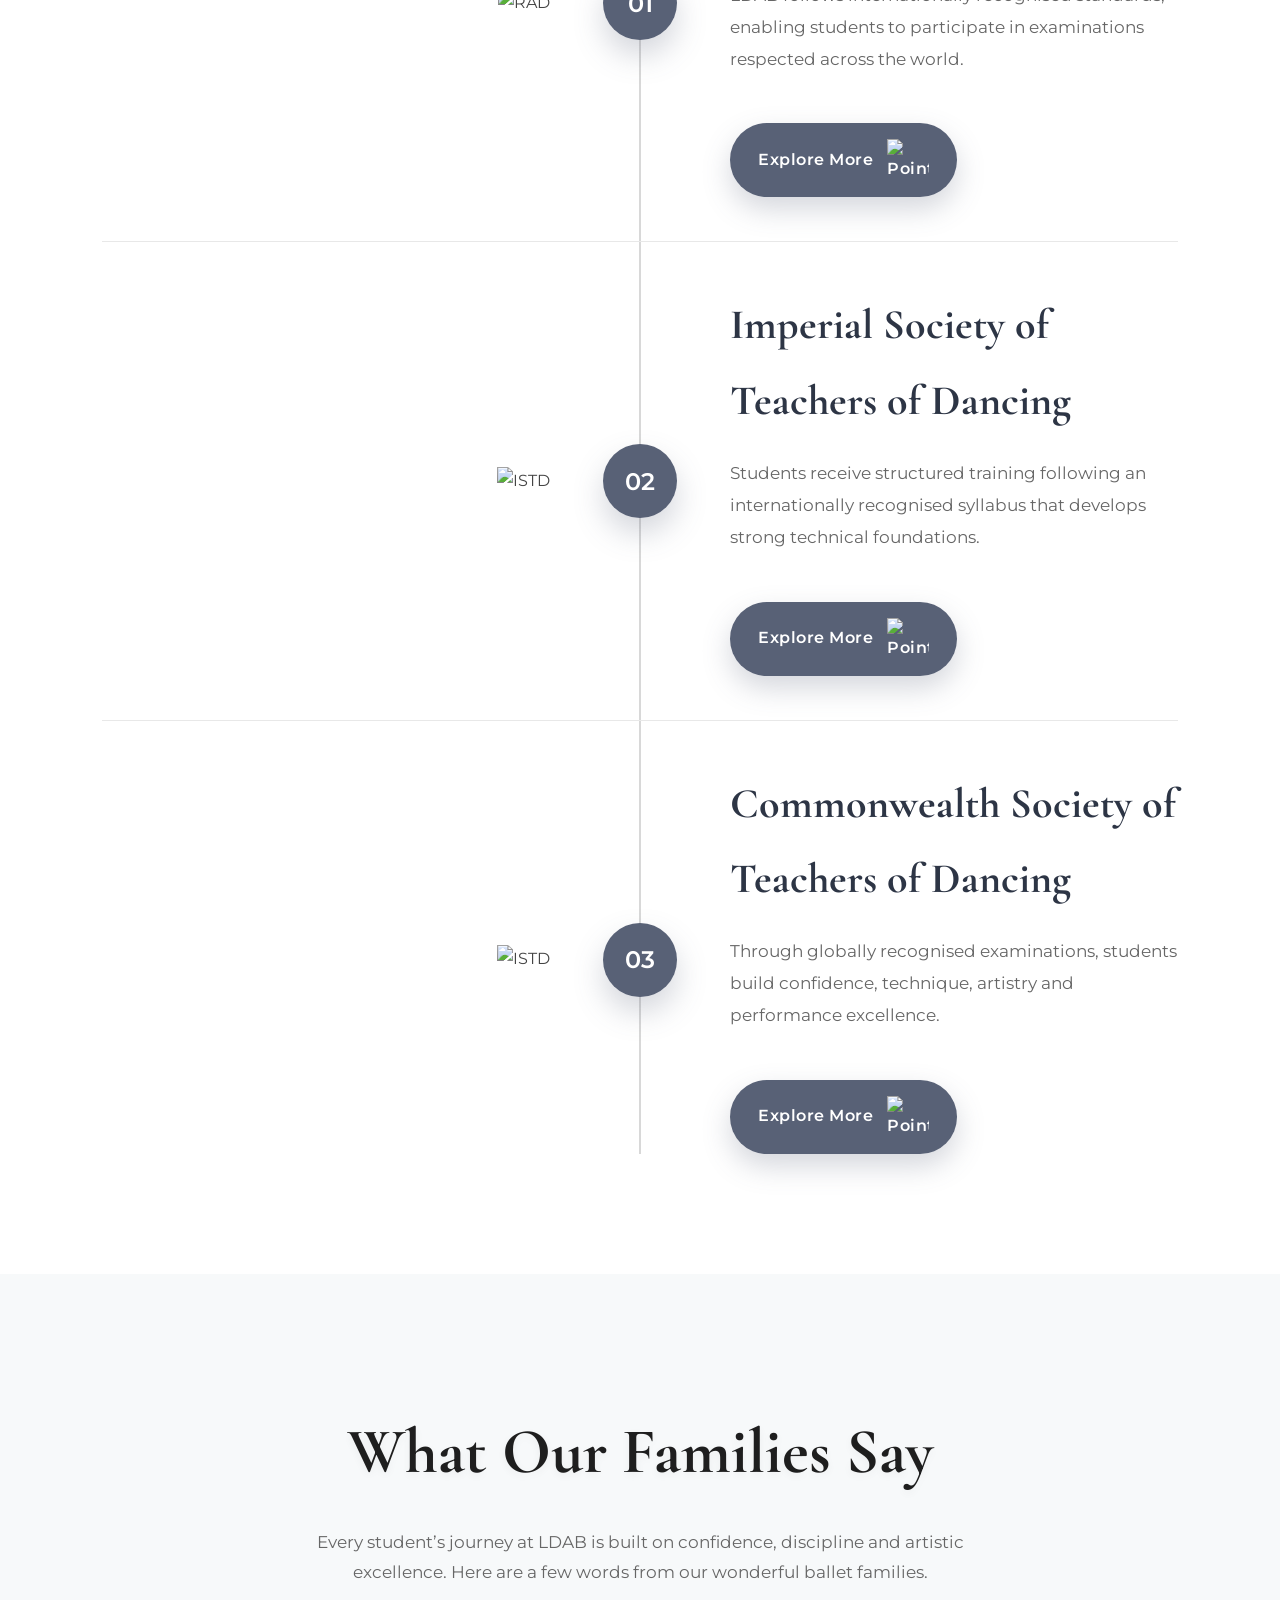
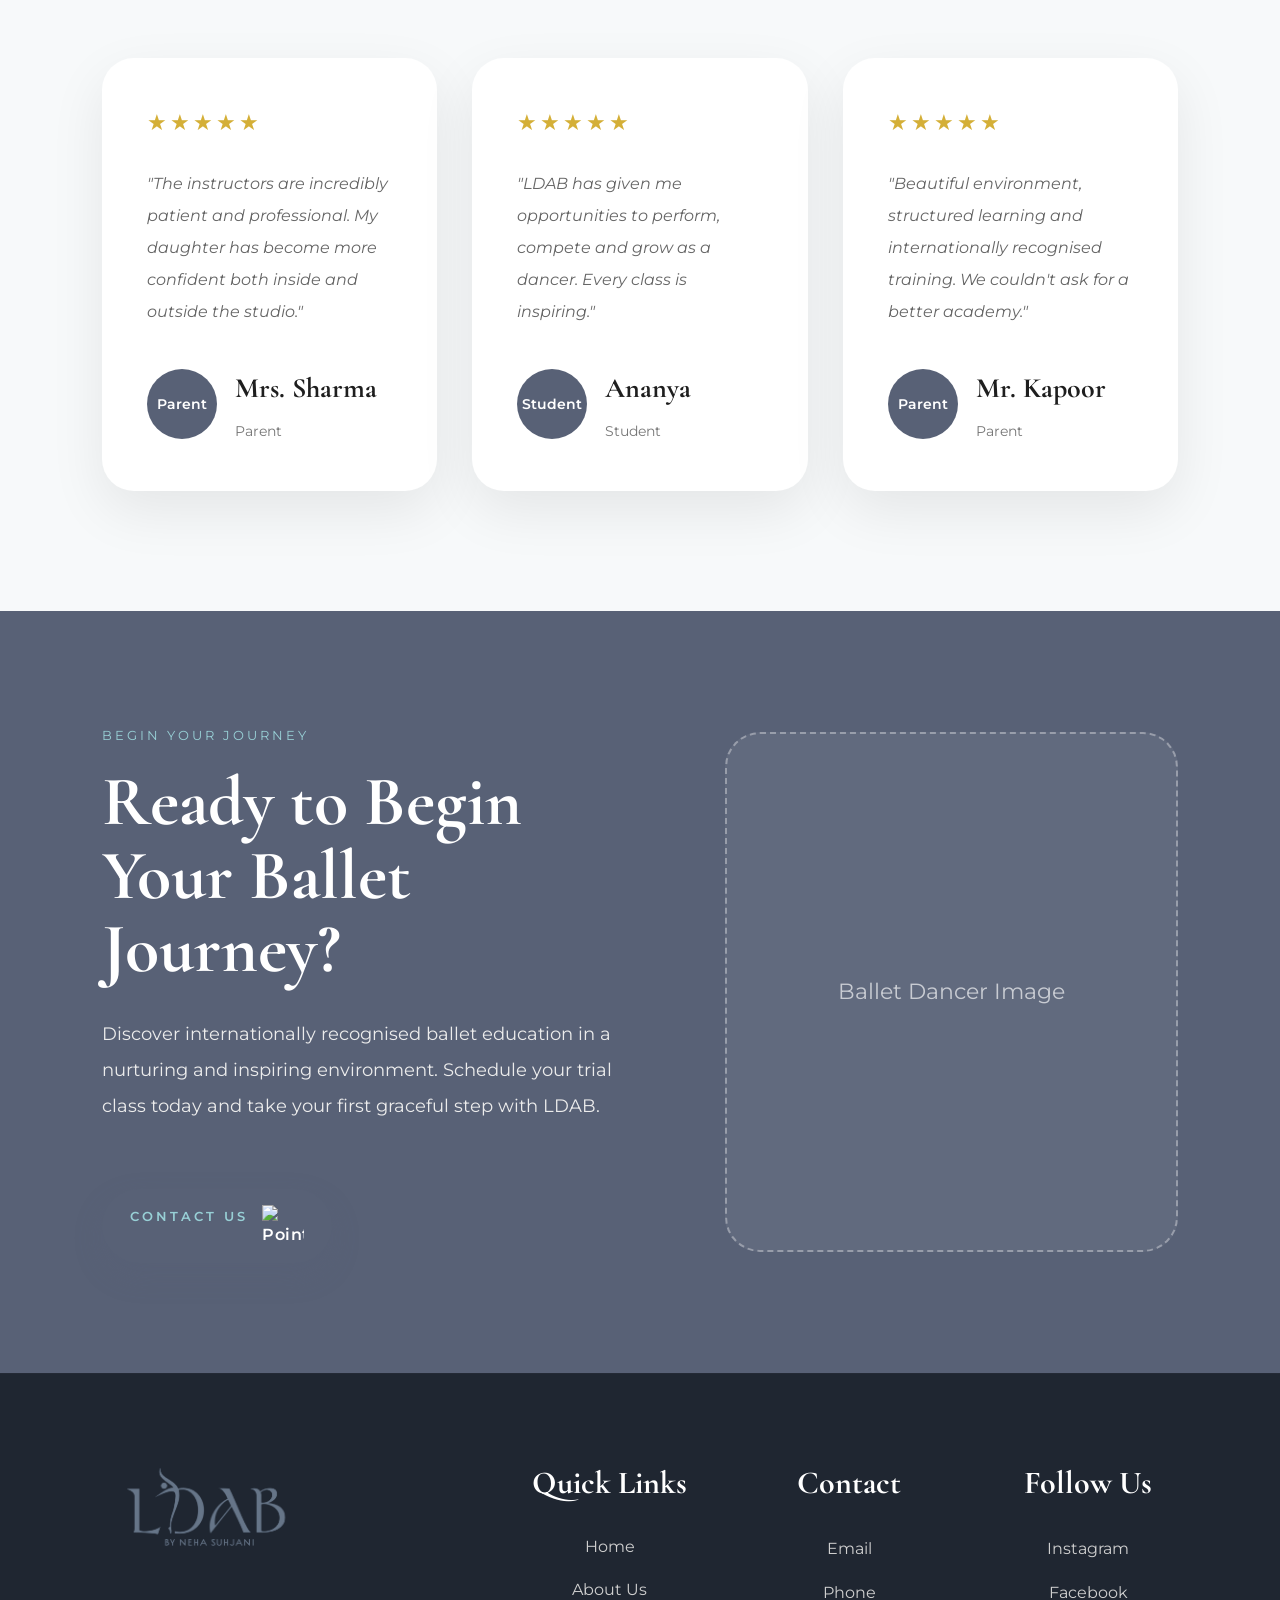
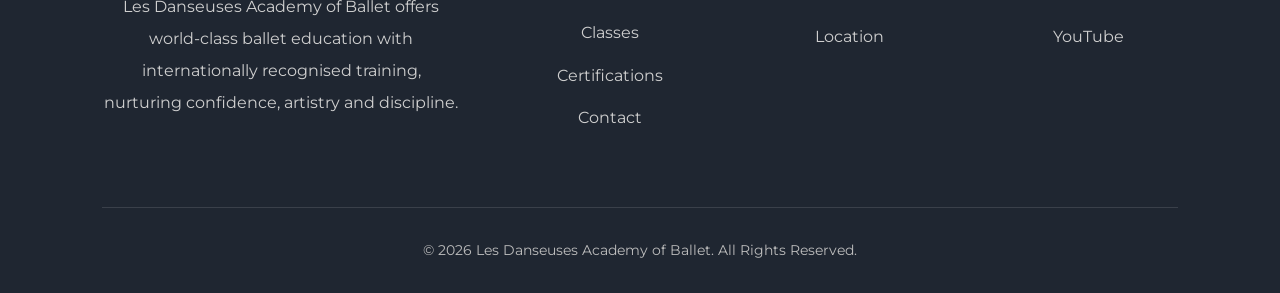
==== commit 9069494b: "updated certfication dropdown and added 2 pages" ====
--- a/index.html
+++ b/index.html
@@ -16,6 +16,136 @@
 
 <link href="https://fonts.googleapis.com/css2?family=Cormorant+Garamond:wght@400;500;600;700&family=Montserrat:wght@300;400;500;600&display=swap" rel="stylesheet">
 
+<style>
+    /*==================================================
+NAV DROPDOWN — CERTIFICATIONS
+This should move into the global style.css so the
+same dropdown appears in the nav on every page, not
+just About Us.
+==================================================*/
+
+.nav-dropdown{
+    position:relative;
+}
+
+.dropdown-trigger{
+    display:inline-flex;
+    align-items:center;
+    gap:6px;
+}
+
+.dropdown-arrow{
+    font-size:10px;
+    display:inline-block;
+    transition:.35s;
+}
+
+.nav-dropdown:hover .dropdown-arrow{
+    transform:rotate(180deg);
+}
+
+.dropdown-menu{
+    position:absolute;
+    top:100%;
+    left:50%;
+    transform:translateX(-50%);
+    padding-top:22px;
+    opacity:0;
+    visibility:hidden;
+    pointer-events:none;
+    transition:opacity .3s ease, visibility .3s ease;
+    z-index:1000;
+}
+
+.nav-dropdown:hover .dropdown-menu,
+.nav-dropdown.open .dropdown-menu{
+    opacity:1;
+    visibility:visible;
+    pointer-events:auto;
+}
+
+.dropdown-panel{
+    position:relative;
+    background:#fff;
+    border-radius:22px;
+    box-shadow:0 25px 60px rgba(0,0,0,.15);
+    padding:12px;
+    min-width:270px;
+}
+
+.dropdown-panel::before{
+    content:"";
+    position:absolute;
+    top:-7px;
+    left:50%;
+    width:14px;
+    height:14px;
+    background:#fff;
+    transform:translateX(-50%) rotate(45deg);
+    border-radius:3px;
+}
+
+.dropdown-menu a{
+    display:block;
+    padding:16px 20px;
+    border-radius:15px;
+    transition:.25s;
+    text-transform:none;
+    letter-spacing:0;
+    font-family:'Cormorant Garamond',serif;
+    font-size:20px;
+    font-weight:600;
+    color:#1E1E1E;
+}
+
+.dropdown-menu a::after{
+    display:none;
+}
+
+.dropdown-menu a:hover{
+    background:#F8FBFB;
+    color:#586176;
+}
+@media(max-width:768px){
+
+.nav-dropdown{
+    width:100%;
+    text-align:center;
+}
+
+.dropdown-menu{
+    position:static;
+    transform:none;
+    opacity:1;
+    visibility:visible;
+    pointer-events:none;
+    max-height:0;
+    padding:0;
+    overflow:hidden;
+    transition:.3s ease;
+}
+
+.dropdown-panel{
+    box-shadow:none;
+    background:transparent;
+    padding:0;
+}
+
+.dropdown-panel::before{
+    display:none;
+}
+
+.nav-dropdown.open .dropdown-menu{
+    max-height:400px;
+    padding:10px 0 4px;
+    pointer-events:auto;
+}
+
+.dropdown-menu a{
+    text-align:center;
+}
+}
+</style>
 </head>
 
 <body>
@@ -59,7 +189,29 @@
 
 <a href="classes.html">Classes</a>
 
-<a href="certifications.html">Certifications</a>
+<div class="nav-dropdown">
+
+<a href="certifications.html" class="dropdown-trigger">
+
+Certifications <span class="dropdown-arrow">▾</span>
+
+</a>
+
+<div class="dropdown-menu">
+
+<div class="dropdown-panel">
+
+<a href="examinations-certifications.html">Examinations &amp; Certifications</a>
+
+<a href="competitions.html">Competitions</a>
+
+<a href="awards.html">Awards</a>
+
+</div>
+
+</div>
+
+</div>
 
 <a href="contact.html">Contact</a>
 
@@ -520,4 +672,48 @@
 
     </div>
 
-</footer>+</footer>
+<!--
+Certifications dropdown: on desktop this opens on hover (pure CSS).
+On mobile, taps don't trigger :hover, so this adds tap-to-open —
+first tap reveals the submenu, tapping a submenu item navigates,
+tapping elsewhere closes it. The "Certifications" link itself still
+navigates to certifications.html on desktop or on a second tap.
+-->
+<script>
+document.addEventListener('DOMContentLoaded', function () {
+
+    var dropdown = document.querySelector('.nav-dropdown');
+
+    if (!dropdown) return;
+
+    var trigger = dropdown.querySelector('.dropdown-trigger');
+
+    trigger.addEventListener('click', function (e) {
+
+        if (window.innerWidth <= 768 && !dropdown.classList.contains('open')) {
+
+            e.preventDefault();
+
+            dropdown.classList.add('open');
+
+        }
+
+    });
+
+    document.addEventListener('click', function (e) {
+
+        if (!dropdown.contains(e.target)) {
+
+            dropdown.classList.remove('open');
+
+        }
+
+    });
+
+});
+</script>
+
+</body>
+
+</html>
--- a/style.css
+++ b/style.css
@@ -3449,31 +3449,68 @@
 /* ---------- Hero ---------- */
 
 .hero{
+
     height:auto;
-    min-height:90vh;
+
+    min-height:100vh;
+
     text-align:center;
-    padding:120px 20px 80px;
+
+    padding:190px 20px 80px;
+
+    justify-content:center;
+
+}
+
+.hero-content{
+
+    margin:0 auto;
+
+    max-width:100%;
+
+    padding-top:20px;
+
 }
 
 .hero h1{
-    font-size:48px;
-    line-height:1.1;
+
+    font-size:42px;
+
+    line-height:1.15;
+
+    margin-bottom:20px;
+
 }
 
 .hero p{
+
     font-size:16px;
+
+    line-height:1.8;
+
+    max-width:100%;
+
+    margin:0 auto 35px;
+
 }
 
 .hero-buttons{
+
     flex-direction:column;
+
     align-items:center;
+
+    gap:18px;
+
 }
 
 .hero-buttons a{
+
     width:260px;
+
     justify-content:center;
-}
-
+
+}
 /* ---------- Journey ---------- */
 
 .journey-intro{
@@ -3580,4 +3617,735 @@
     margin:auto;
 }
 
+}
+/*==================================================
+CERTIFICATIONS PAGE
+==================================================*/
+
+body{
+
+    background:#F8FBFB;
+
+    font-family:'Montserrat',sans-serif;
+
+    color:#444;
+
+}
+
+/*=====================================
+LOGO
+=====================================*/
+
+.logo-wrap{
+
+    background:#fff;
+
+    padding:22px 0 15px;
+
+    display:flex;
+
+    justify-content:center;
+
+    border-bottom:1px solid rgba(88,97,118,.08);
+
+}
+
+.logo-wrap img{
+
+    width:310px;
+
+    max-width:90%;
+
+}
+
+/*=====================================
+NAVIGATION
+=====================================*/
+
+header{
+
+    position:sticky;
+
+    top:0;
+
+    z-index:999;
+
+    background:white;
+
+    backdrop-filter:blur(18px);
+
+    border-bottom:1px solid rgba(88,97,118,.08);
+
+}
+
+nav{
+
+    max-width:1250px;
+
+    margin:auto;
+
+    display:flex;
+
+    justify-content:center;
+
+    gap:48px;
+
+    padding:20px;
+
+}
+
+nav a{
+
+    text-decoration:none;
+
+    color:#222;
+
+    font-size:13px;
+
+    font-weight:600;
+
+    letter-spacing:1.4px;
+
+    transition:.35s;
+
+}
+
+nav a:hover{
+
+    color:#586176;
+
+}
+
+.active-nav{
+
+    color:#586176;
+
+}
+
+/*=====================================
+HERO
+=====================================*/
+
+.page-hero{
+
+    position:relative;
+
+    height:70vh;
+
+    display:flex;
+
+    justify-content:center;
+
+    align-items:center;
+
+    text-align:center;
+
+    overflow:hidden;
+
+    background:
+
+    linear-gradient(rgba(18,25,30,.45),rgba(18,25,30,.45)),
+
+    url("https://lh3.googleusercontent.com/d/1JNlsM-A_okGptRe9GltRYkafPSTA9G3m")
+
+    center center/cover no-repeat;
+
+}
+
+.hero-overlay{
+
+    position:absolute;
+
+    inset:0;
+
+    background:linear-gradient(to bottom,
+    rgba(0,0,0,.15),
+    rgba(0,0,0,.45));
+
+}
+
+.page-hero-content{
+
+    position:relative;
+
+    z-index:5;
+
+    max-width:900px;
+
+    padding:0 30px;
+
+}
+
+.page-hero-content h1{
+
+    font-family:'Cormorant Garamond',serif;
+
+    font-size:88px;
+
+    font-weight:600;
+
+    color:white;
+
+    margin-bottom:20px;
+
+}
+
+.page-hero-content p{
+
+    font-size:18px;
+
+    color:white;
+
+    line-height:2;
+
+}
+
+/*=====================================
+MAIN SECTION
+=====================================*/
+
+.certifications{
+
+    max-width:1400px;
+
+    margin:auto;
+
+    padding:120px 8%;
+
+}
+
+/*=====================================
+CARD
+=====================================*/
+
+.certification-row{
+
+    display:grid;
+
+    grid-template-columns:42% 58%;
+
+    align-items:center;
+
+    margin-bottom:80px;
+
+    background:white;
+
+    border-radius:36px;
+
+    overflow:hidden;
+
+    box-shadow:
+
+    0 20px 55px rgba(0,0,0,.07);
+
+    transition:.45s;
+
+    position:relative;
+
+}
+
+.certification-row:hover{
+
+    transform:translateY(-10px);
+
+    box-shadow:
+
+    0 35px 75px rgba(0,0,0,.12);
+
+}
+
+.certification-row::before{
+
+    content:"";
+
+    position:absolute;
+
+    left:0;
+
+    top:0;
+
+    width:6px;
+
+    height:100%;
+
+    background:#586176;
+
+}
+
+
+
+/*=====================================
+TEXT
+=====================================*/
+
+.certification-content{
+
+    padding:65px;
+
+    display:flex;
+
+    flex-direction:column;
+
+    justify-content:center;
+
+}
+
+.certification-content h2{
+
+    font-family:'Cormorant Garamond',serif;
+
+    font-size:56px;
+
+    font-weight:600;
+
+    color:#586176;
+
+    margin-bottom:25px;
+
+    line-height:1;
+
+}
+
+.certification-content p{
+
+    font-size:17px;
+
+    line-height:2;
+
+    color:#666;
+
+    margin-bottom:20px;
+
+}
+
+/*=====================================
+EXPLORE BUTTON
+=====================================*/
+
+.explore-btn{
+
+    margin-top:20px;
+
+    display:inline-flex;
+
+    align-items:center;
+
+    gap:14px;
+
+    width:fit-content;
+
+    padding:16px 28px;
+
+    border-radius:60px;
+
+    background:#586176;
+
+    color:white;
+
+    text-decoration:none;
+
+    font-weight:600;
+
+    letter-spacing:.5px;
+
+    box-shadow:0 12px 28px rgba(88,97,118,.25);
+
+    transition:.35s ease;
+
+}
+
+.explore-btn:hover{
+
+    transform:translateY(-4px);
+
+    box-shadow:0 18px 40px rgba(88,97,118,.35);
+
+}
+
+.btn-text{
+
+    white-space:nowrap;
+
+}
+
+.shoe-icon{
+
+    width:42px;
+
+    height:42px;
+
+    object-fit:contain;
+
+    transition:.35s;
+
+}
+
+.explore-btn:hover .shoe-icon{
+
+    transform:translateX(5px) rotate(-10deg);
+
+}
+
+/*=====================================
+CTA
+=====================================*/
+
+.certification-cta{
+
+    background:#F4F7F7;
+
+    padding:120px 8%;
+
+}
+
+.cta-container{
+
+    max-width:1100px;
+
+    margin:auto;
+
+    background:white;
+
+    padding:80px 60px;
+
+    border-radius:36px;
+
+    text-align:center;
+
+    box-shadow:0 25px 60px rgba(0,0,0,.08);
+
+}
+
+.cta-container h2{
+
+    font-family:'Cormorant Garamond',serif;
+
+    font-size:62px;
+
+    color:#586176;
+
+    margin-bottom:20px;
+
+}
+
+.cta-container p{
+
+    max-width:720px;
+
+    margin:0 auto 40px;
+
+    font-size:17px;
+
+    line-height:2;
+
+    color:#666;
+
+}
+
+.hero-buttons{
+
+    display:flex;
+
+    justify-content:center;
+
+    gap:20px;
+
+    flex-wrap:wrap;
+
+}
+
+.primary-btn{
+
+    background:#586176;
+
+    color:white;
+
+    padding:18px 36px;
+
+    border-radius:60px;
+
+    text-decoration:none;
+
+    font-weight:600;
+
+    transition:.35s;
+
+}
+
+.primary-btn:hover{
+
+    transform:translateY(-4px);
+
+}
+
+.secondary-btn{
+
+    border:2px solid #586176;
+
+    color:#586176;
+
+    padding:18px 36px;
+
+    border-radius:60px;
+
+    text-decoration:none;
+
+    font-weight:600;
+
+    transition:.35s;
+
+}
+
+.secondary-btn:hover{
+
+    background:#586176;
+
+    color:white;
+
+}
+
+/*=====================================
+FOOTER
+=====================================*/
+
+footer{
+
+    padding:50px 20px;
+
+    background:white;
+
+    border-top:1px solid rgba(88,97,118,.08);
+
+    text-align:center;
+
+}
+
+.footer-logo{
+
+    width:220px;
+
+    margin-bottom:25px;
+
+}
+
+.footer-content p{
+
+    color:#777;
+
+    letter-spacing:.5px;
+
+}
+
+/*=====================================
+TABLET
+=====================================*/
+
+@media(max-width:992px){
+
+.page-hero{
+
+    height:60vh;
+
+}
+
+.page-hero-content h1{
+
+    font-size:64px;
+
+}
+
+.certification-row,
+
+.certification-row.reverse{
+
+    grid-template-columns:1fr;
+
+}
+
+.certification-content{
+
+    order:2;
+
+    padding:45px;
+
+}
+
+.certification-image{
+
+    order:1;
+
+    padding:45px;
+
+}
+
+.certification-content h2{
+
+    font-size:44px;
+
+}
+
+nav{
+
+    gap:22px;
+
+    flex-wrap:wrap;
+
+}
+
+}
+
+/*=====================================
+MOBILE
+=====================================*/
+
+@media(max-width:768px){
+
+.logo-wrap img{
+
+    width:220px;
+
+}
+
+nav{
+
+    gap:12px;
+
+    padding:16px;
+
+}
+
+nav a{
+
+    font-size:12px;
+
+}
+
+.page-hero{
+
+    height:52vh;
+
+}
+
+.page-hero-content h1{
+
+    font-size:46px;
+
+}
+
+.page-hero-content p{
+
+    font-size:15px;
+
+    line-height:1.8;
+
+}
+
+.certifications{
+
+    padding:70px 20px;
+
+}
+
+.certification-row{
+
+    border-radius:28px;
+
+    margin-bottom:45px;
+
+}
+
+.certification-image{
+
+    padding:30px;
+
+}
+
+.certification-content{
+
+    padding:30px;
+
+    text-align:center;
+
+    align-items:center;
+
+}
+
+.certification-content h2{
+
+    font-size:36px;
+
+}
+
+.certification-content p{
+
+    font-size:15px;
+
+    line-height:1.8;
+
+}
+
+.explore-btn{
+
+    margin:auto;
+
+}
+
+.cta-container{
+
+    padding:50px 30px;
+
+}
+
+.cta-container h2{
+
+    font-size:42px;
+
+}
+
+.cta-container p{
+
+    font-size:15px;
+
+}
+
+.footer-logo{
+
+    width:170px;
+
+}
+
+}
+
+@media(max-width:480px){
+
+.page-hero-content h1{
+
+    font-size:38px;
+
+}
+
+.certification-content h2{
+
+    font-size:32px;
+
+}
+
+.explore-btn{
+
+    width:100%;
+
+    justify-content:center;
+
+}
+
+.primary-btn,
+
+.secondary-btn{
+
+    width:100%;
+
+    text-align:center;
+
+}
+
 }
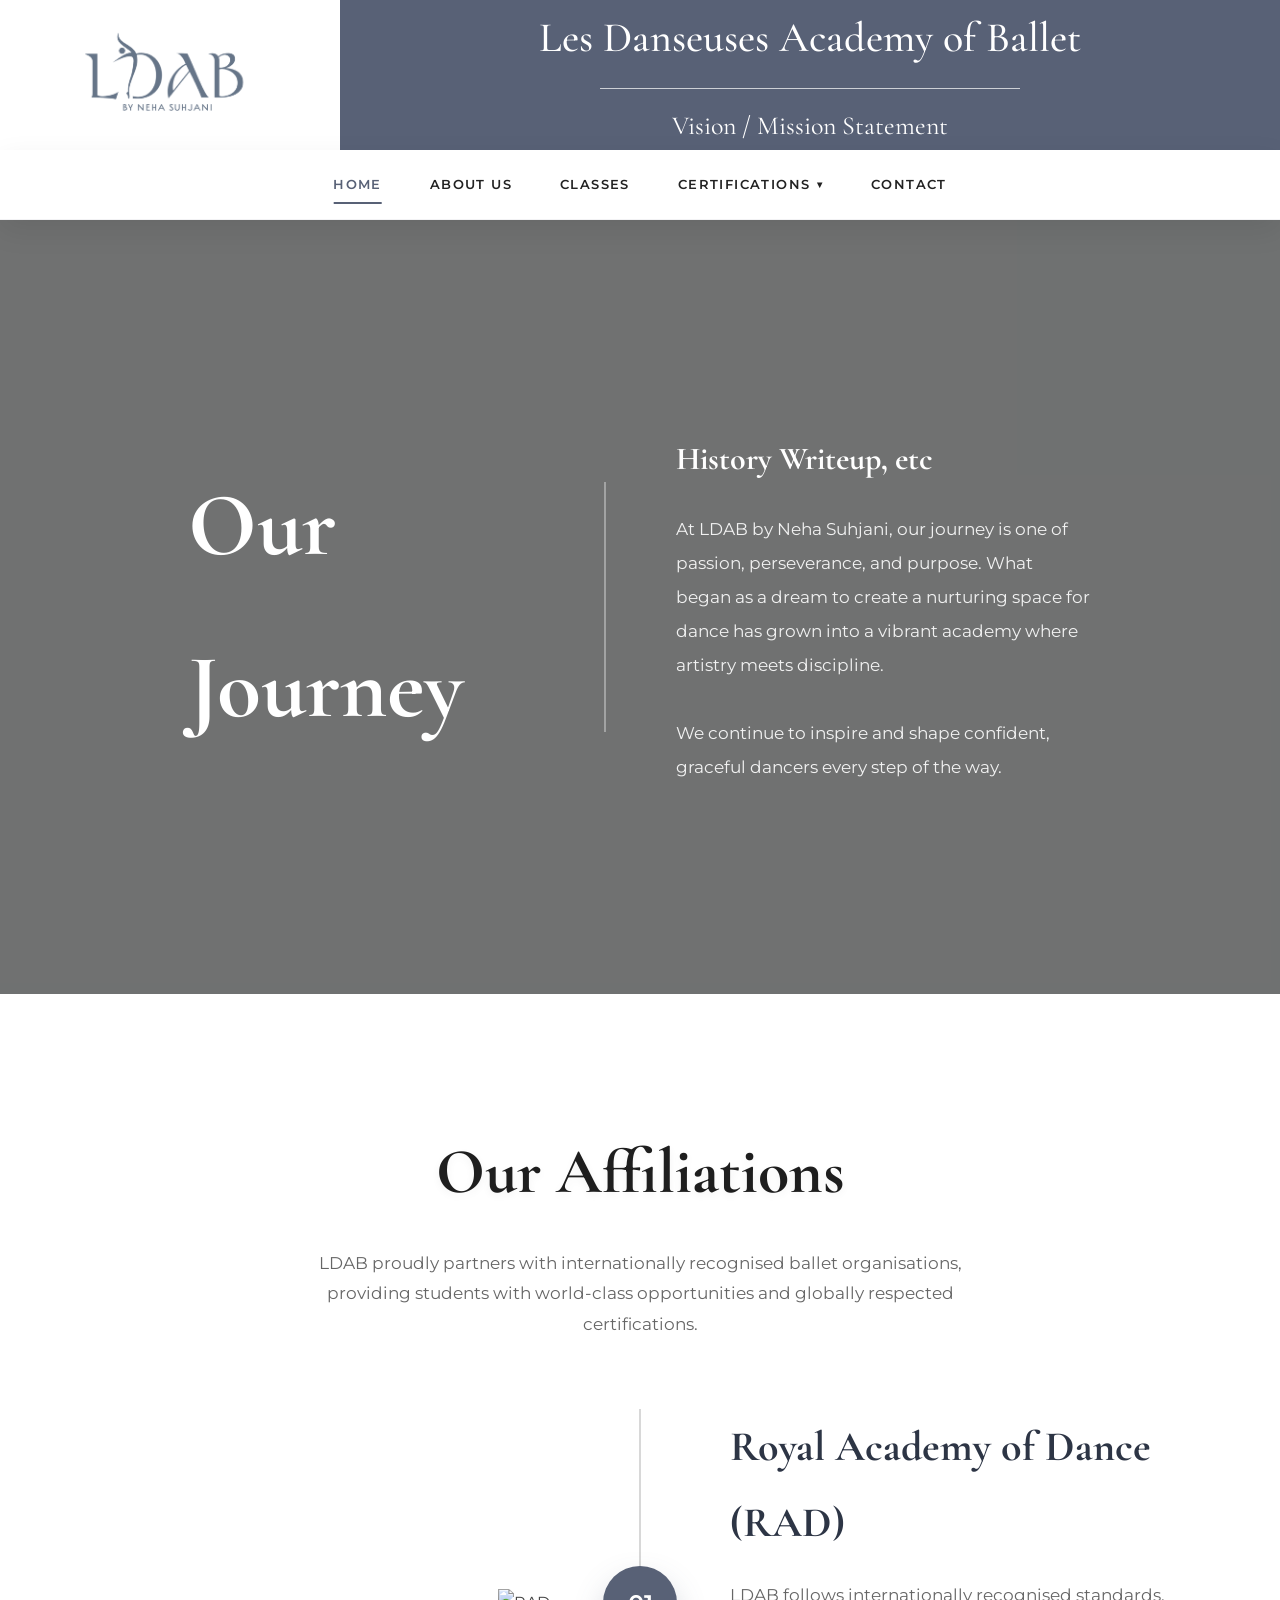
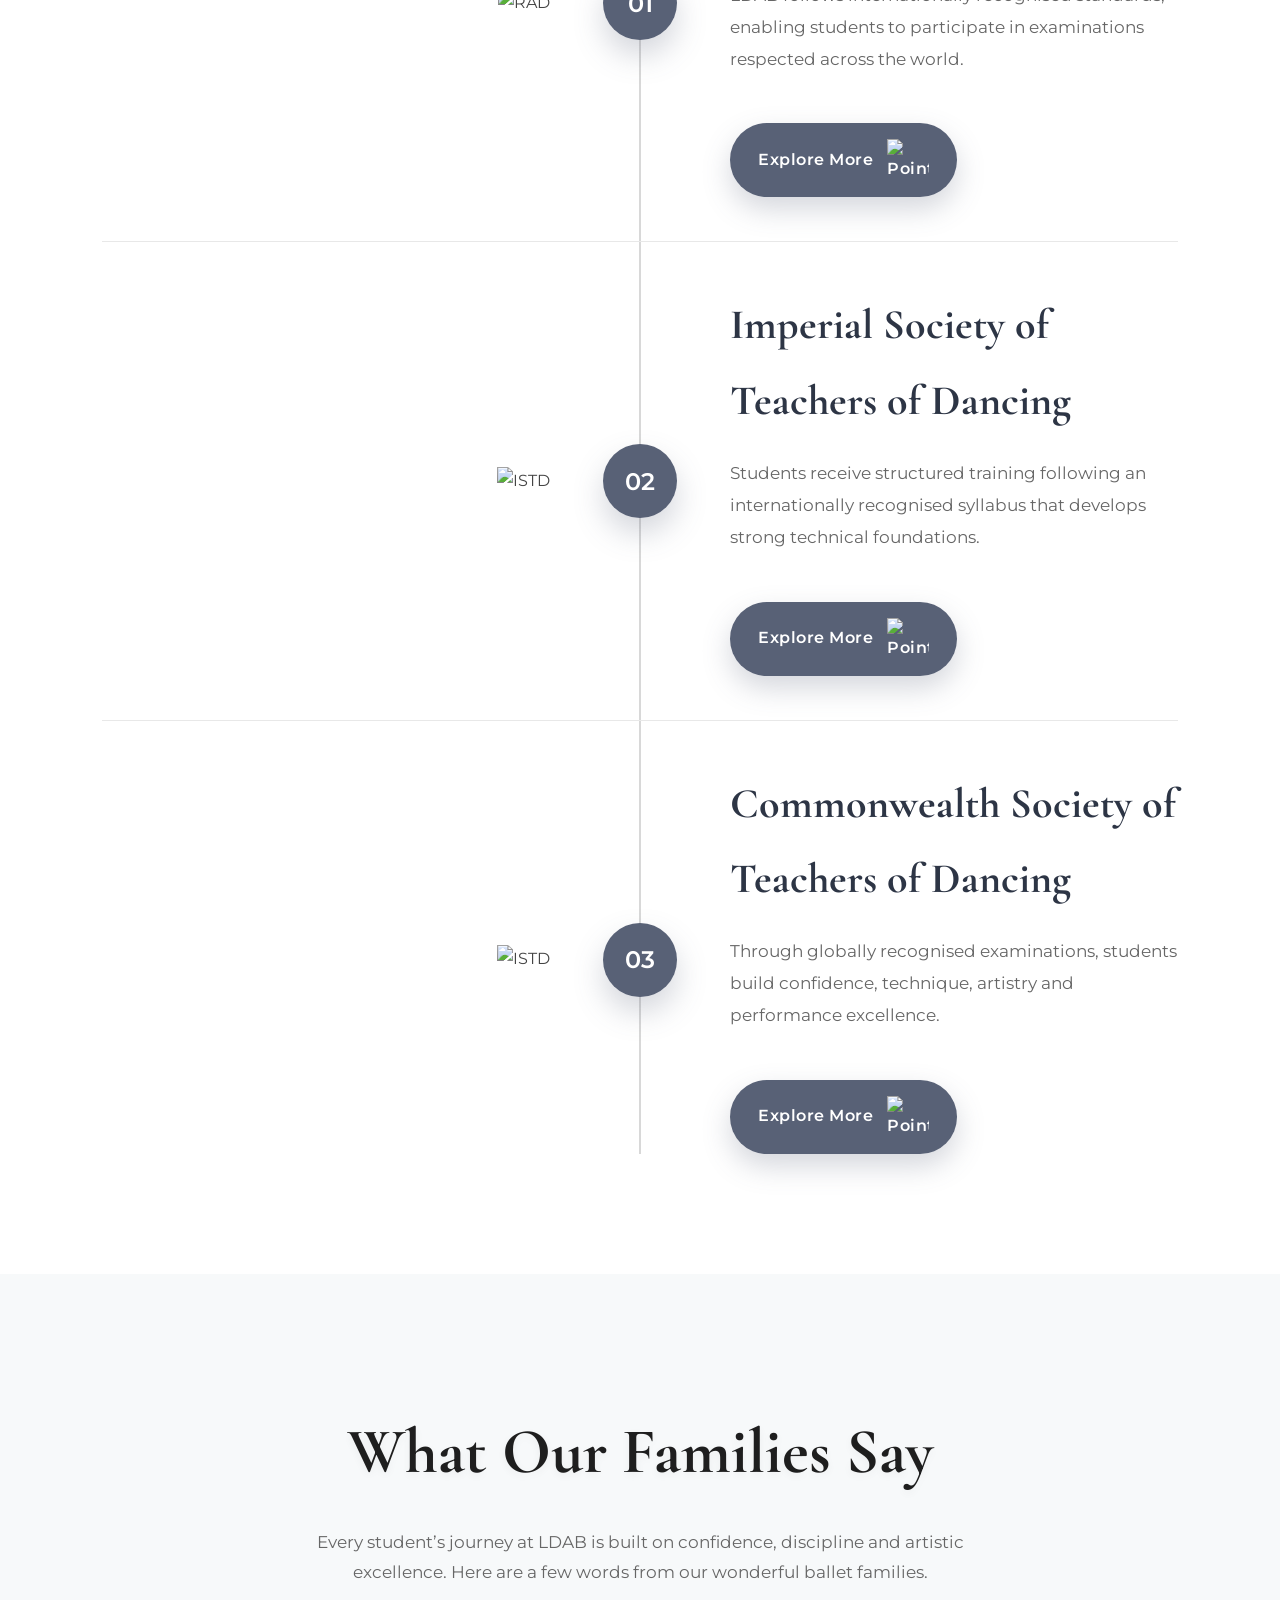
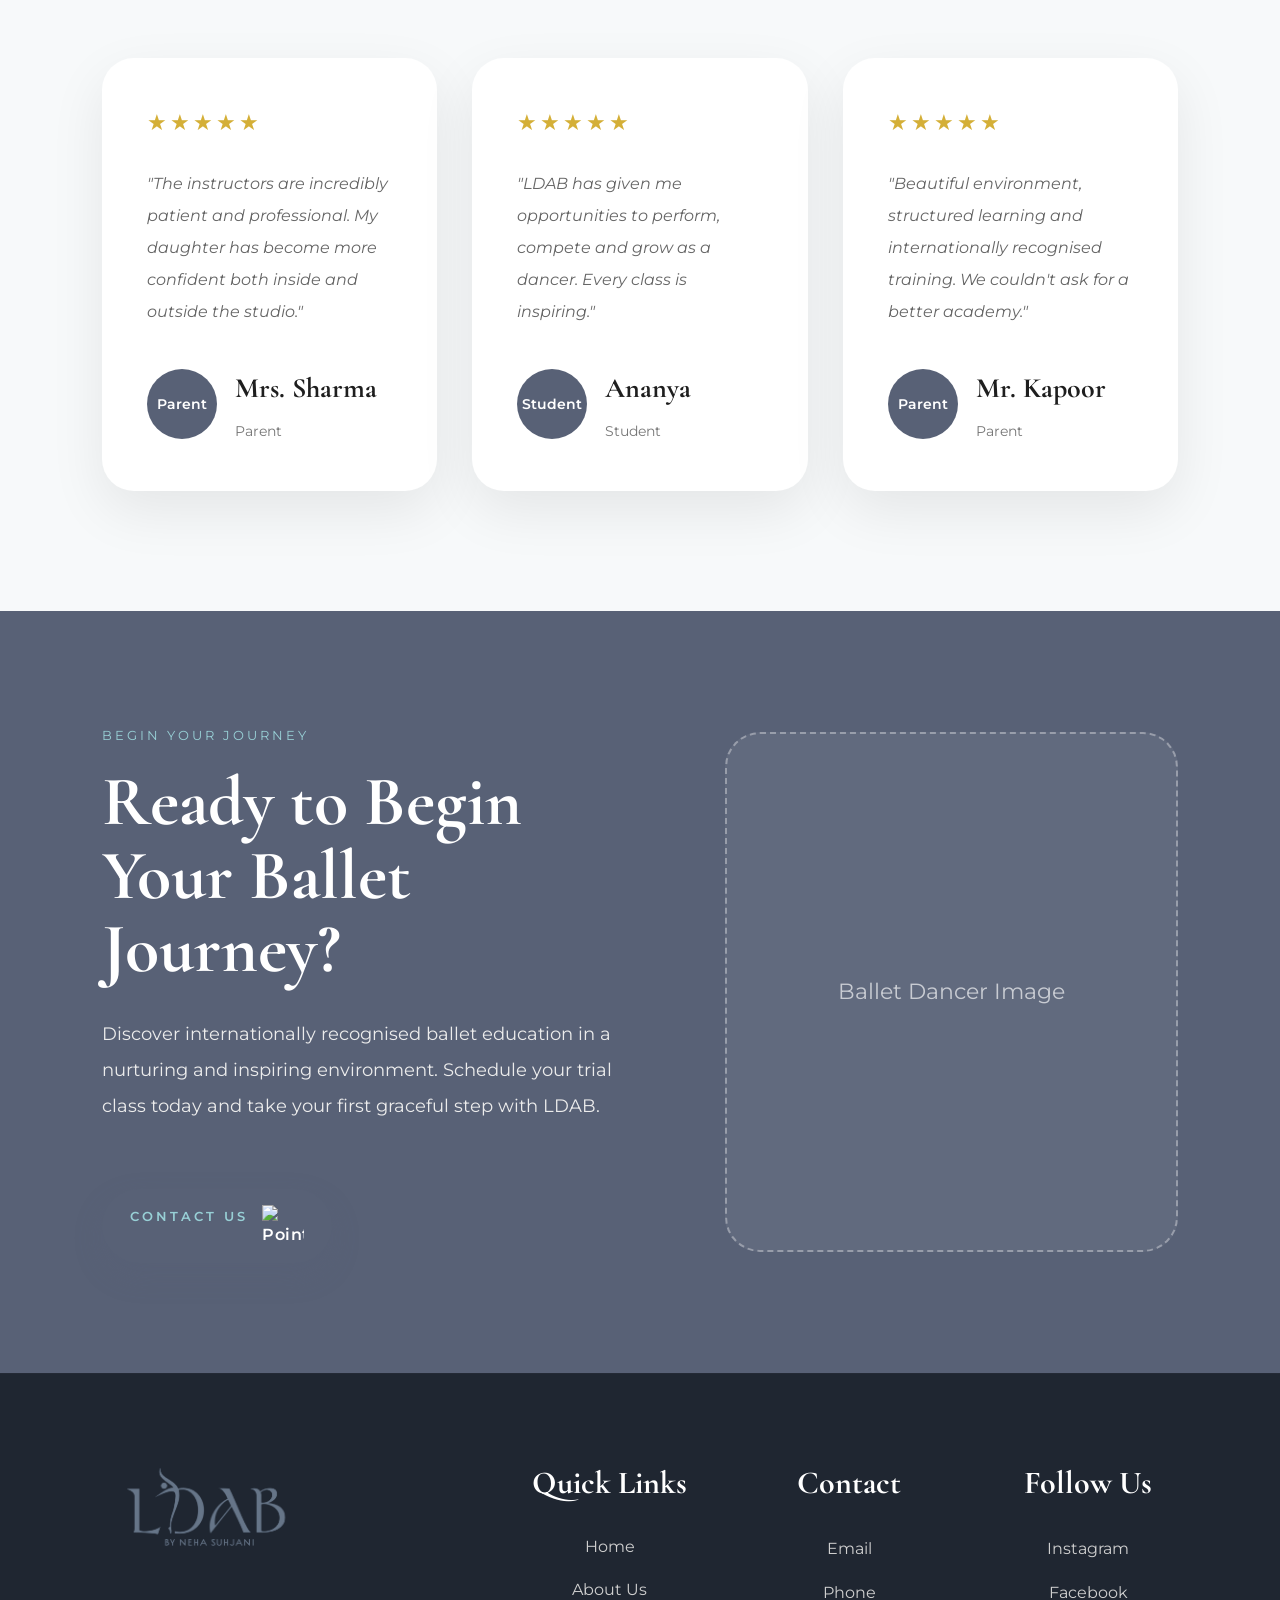
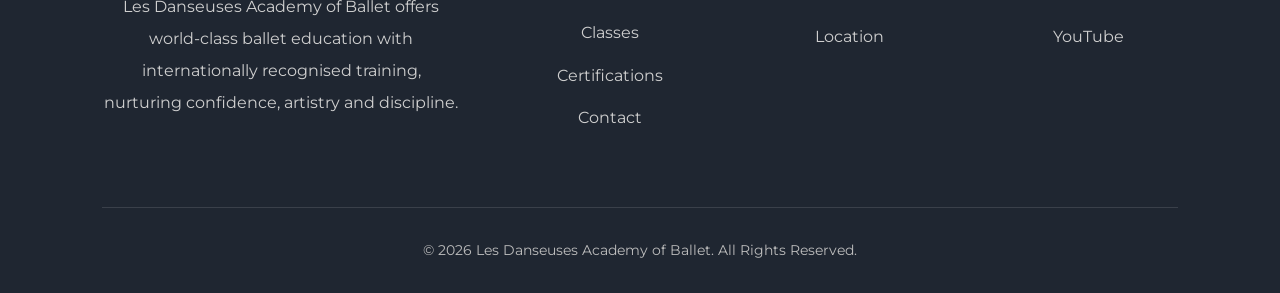
==== commit 25dd3e1c: "Fixed spelling errors and certifications page link" ====
--- a/index.html
+++ b/index.html
@@ -164,7 +164,7 @@
 
 <div class="header-info">
 
-<h2>Les Danseues Academy of Ballet</h2>
+<h2>Les Danseuses Academy of Ballet</h2>
 
 <div class="header-line"></div>
 
@@ -191,7 +191,7 @@
 
 <div class="nav-dropdown">
 
-<a href="certifications.html" class="dropdown-trigger">
+<a class="dropdown-trigger">
 
 Certifications <span class="dropdown-arrow">▾</span>
 
@@ -263,7 +263,7 @@
 
             <p>
 
-                At LDAB by Neha Sujani, our journey is one of passion,
+                At LDAB by Neha Suhjani, our journey is one of passion,
                 perseverance, and purpose.
 
                 What began as a dream to create a nurturing space for dance
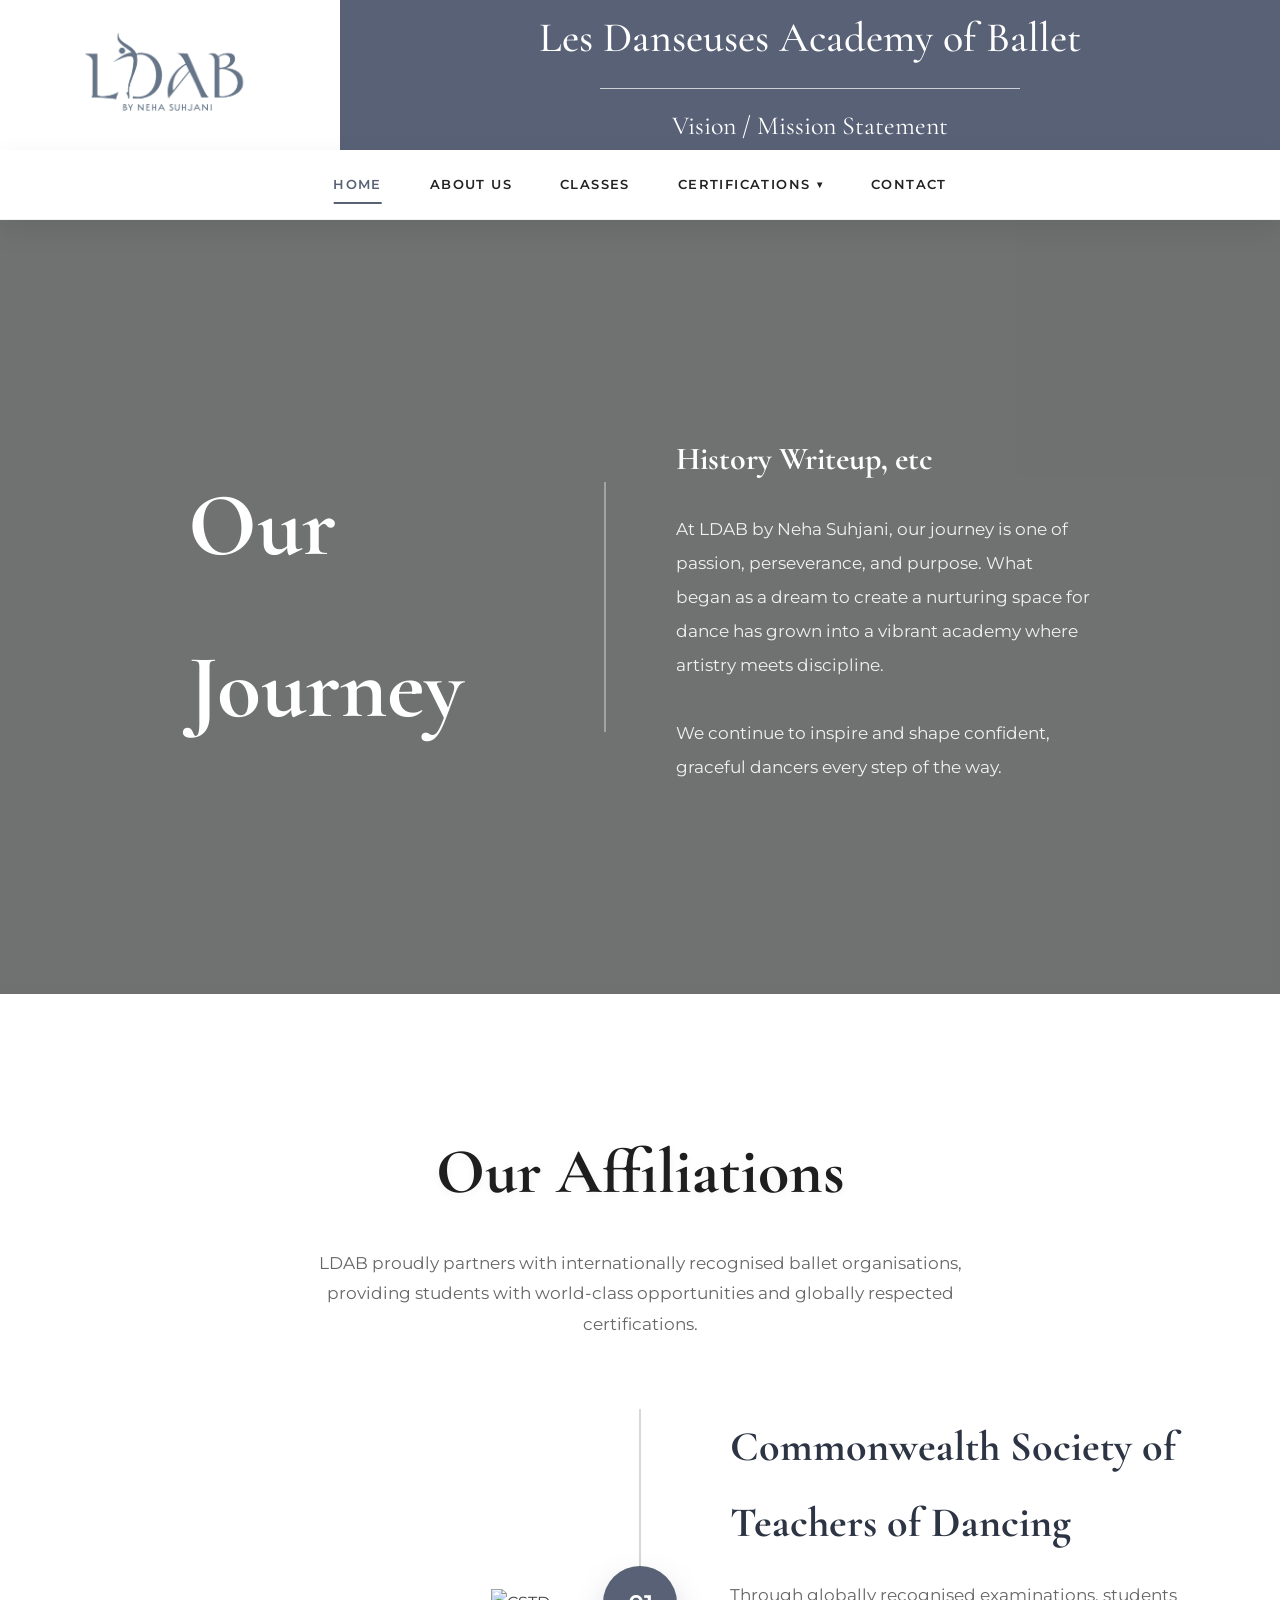
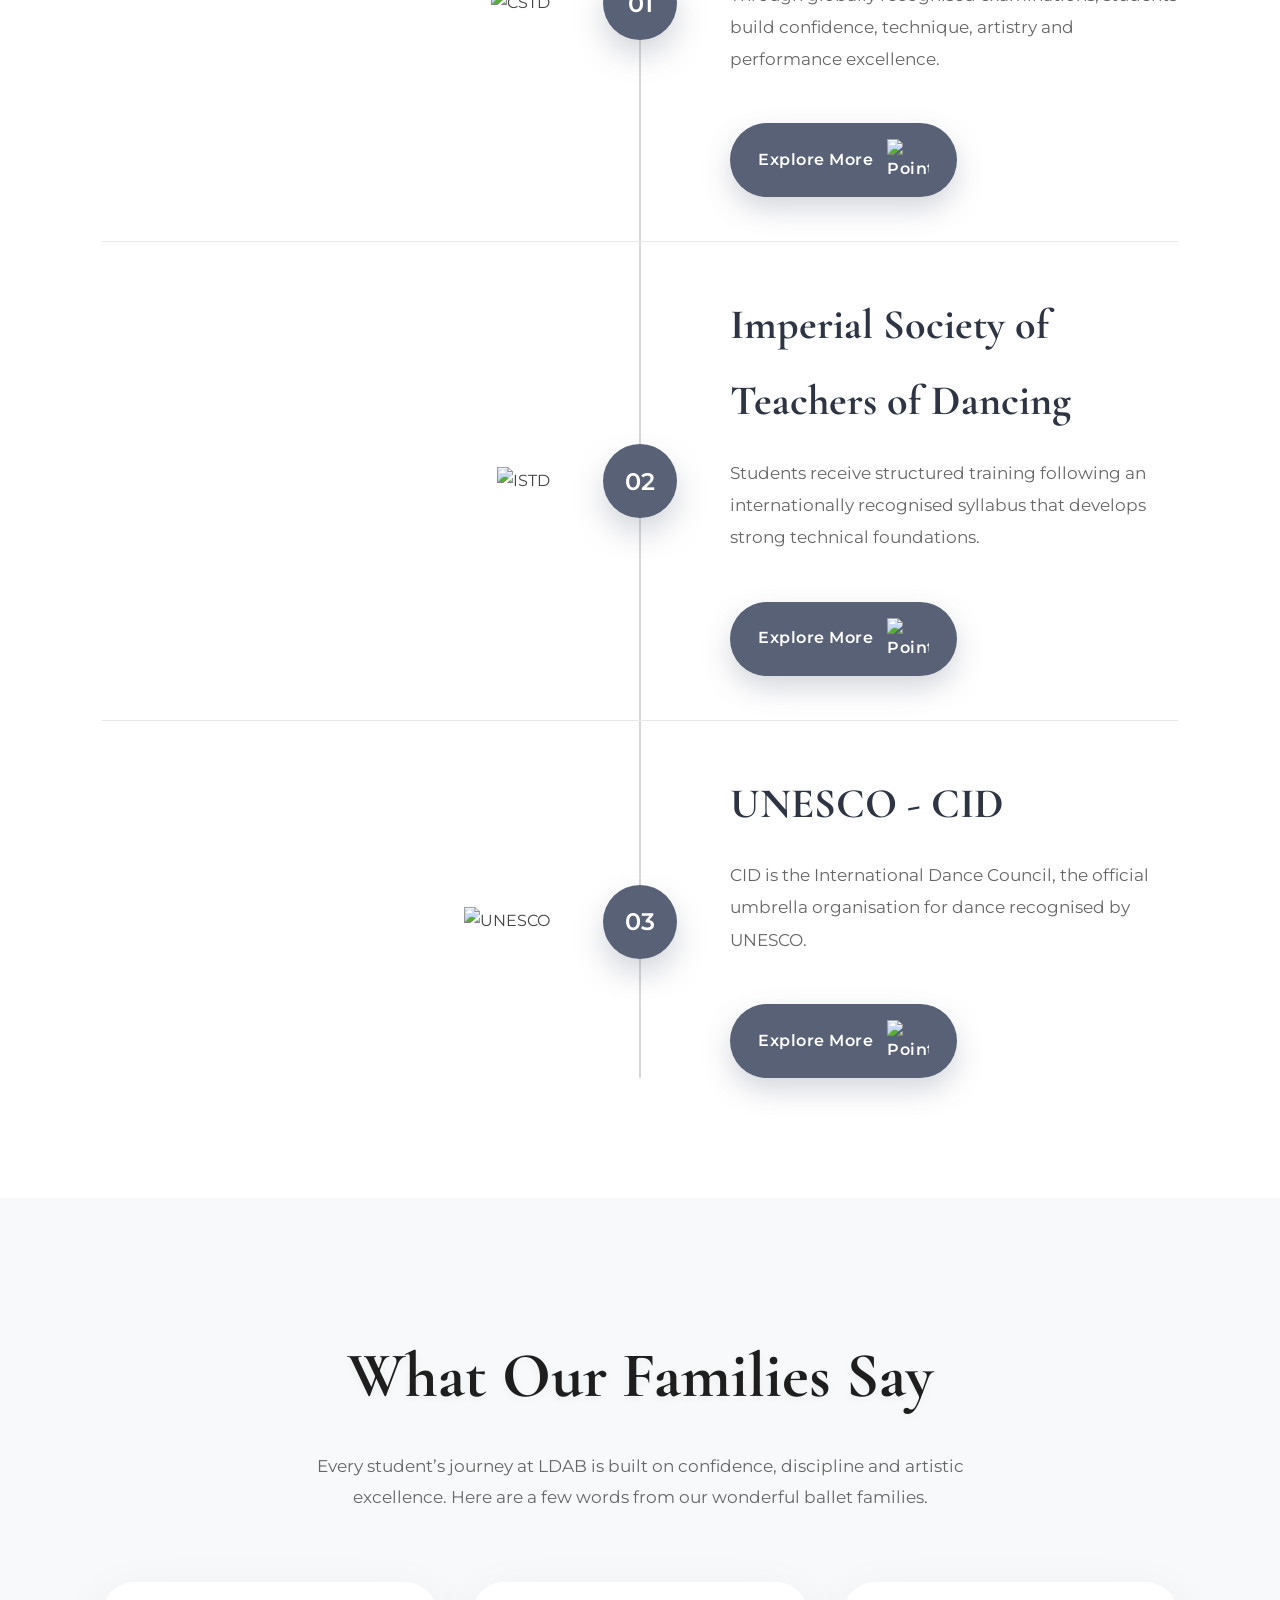
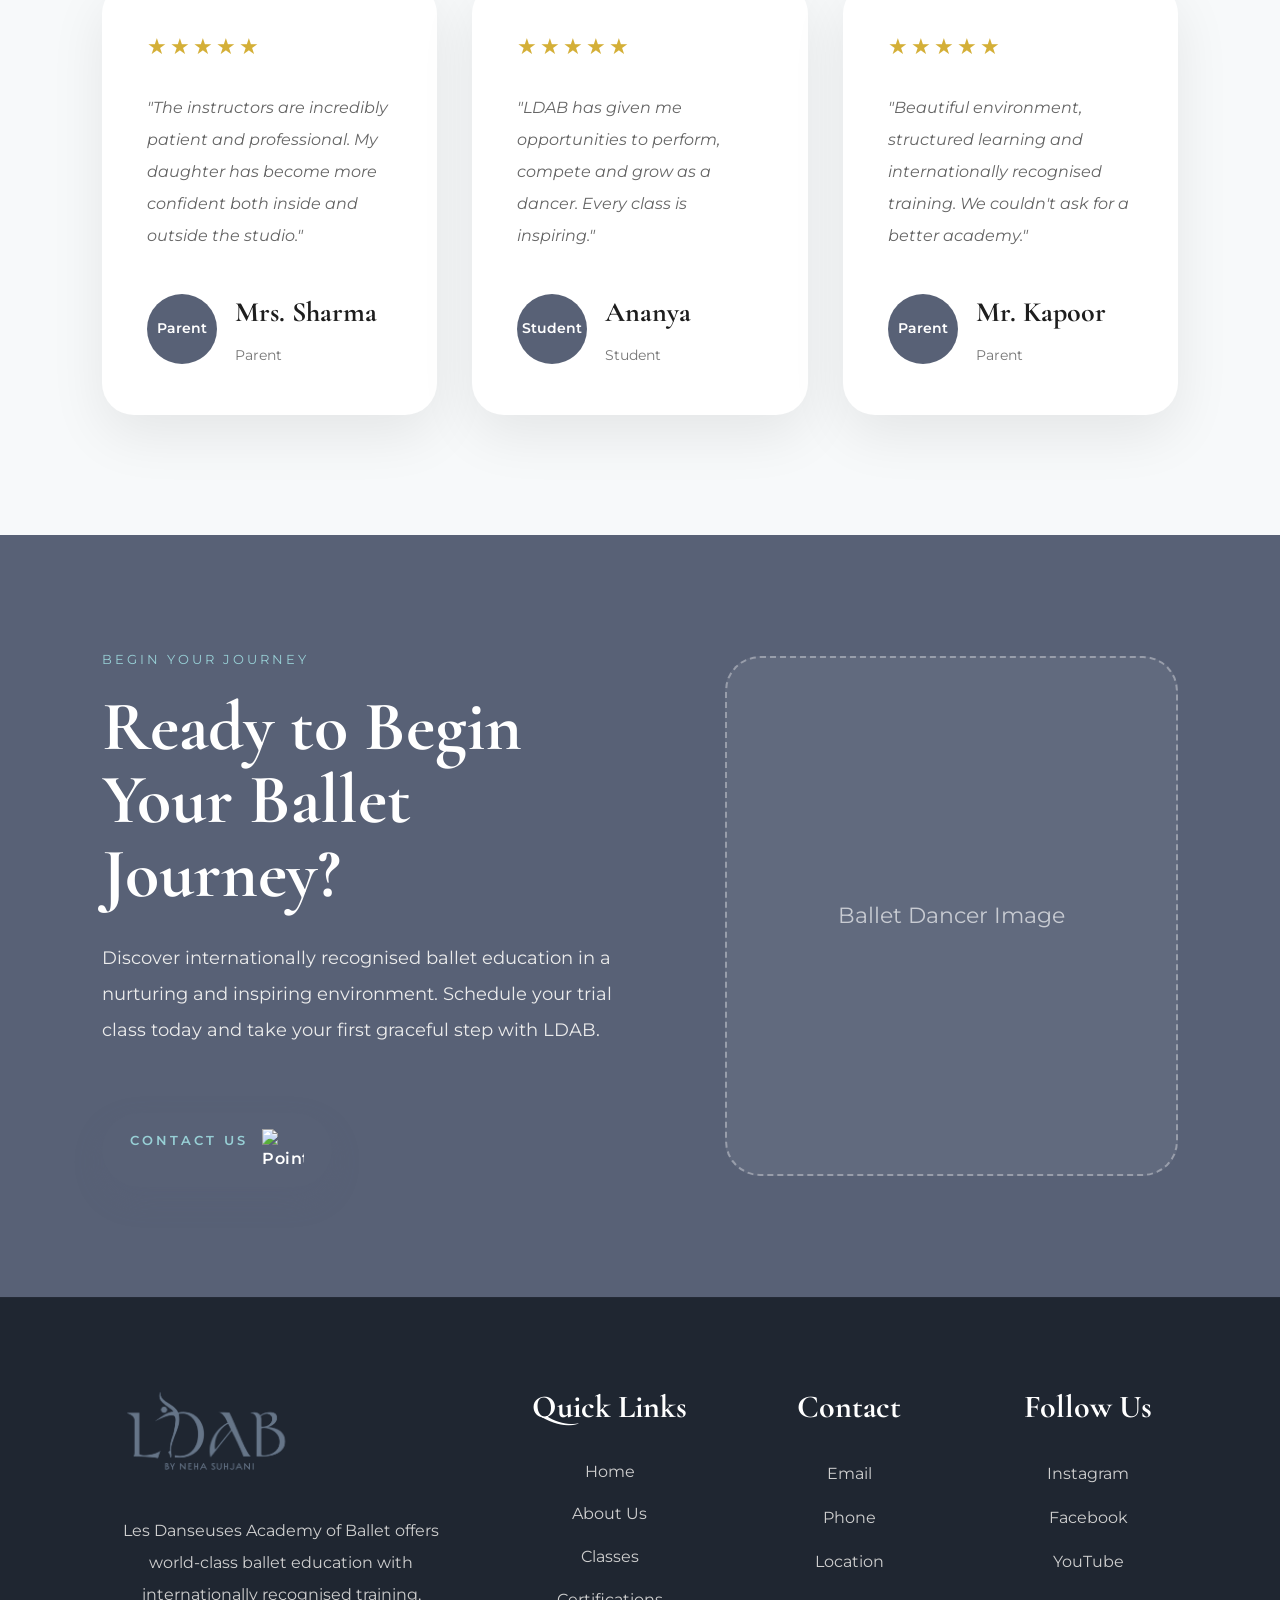
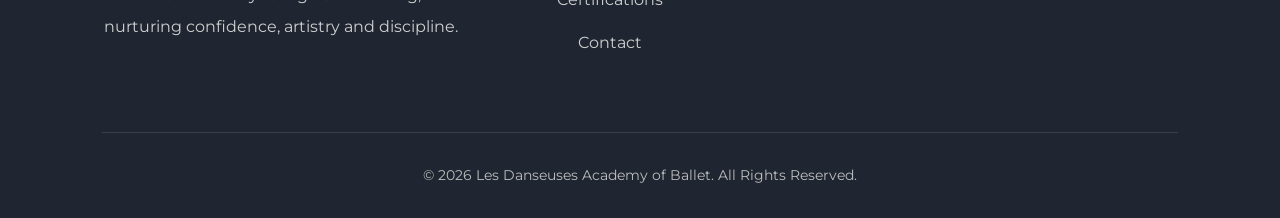
==== commit 9caf42bd: "changed RAD in home" ====
--- a/index.html
+++ b/index.html
@@ -310,8 +310,8 @@
 
             <div class="timeline-image">
 
-                 <img src="https://lh3.googleusercontent.com/d/1Cs1jbh4JVXReIcTvQ4MDx_ef0h7k3Jt-"
-             alt="RAD"
+                 <img src="https://lh3.googleusercontent.com/d/1hGayF5D2Rhj1YQVHMFiXRE7Z0tdPNrKM"
+             alt="CSTD"
              class="timeline-img">
 
             </div>
@@ -324,17 +324,17 @@
 
             <div class="timeline-content">
 
-                <h3>Royal Academy of Dance (RAD)</h3>
+                <h3>Commonwealth Society of Teachers of Dancing</h3>
 
                 <p>
 
-                    LDAB follows internationally recognised standards,
-                    enabling students to participate in examinations
-                    respected across the world.
+                    Through globally recognised examinations,
+                    students build confidence, technique,
+                    artistry and performance excellence.
 
                 </p>
 
-                <a href="certifications.html" class="explore-btn">
+                <a href="examinations-certifications.html" class="explore-btn">
 
                     <span class="btn-text">Explore More</span>
 
@@ -378,7 +378,7 @@
 
                 </p>
 
-                <a href="certifications.html" class="explore-btn">
+                <a href="examinations-certifications.html" class="explore-btn">
 
                     <span class="btn-text">Explore More</span>
 
@@ -398,8 +398,8 @@
 
             <div class="timeline-image">
 
-                <img src="https://lh3.googleusercontent.com/d/1hGayF5D2Rhj1YQVHMFiXRE7Z0tdPNrKM"
-             alt="ISTD"
+                <img src="https://lh3.googleusercontent.com/d/1Olmiyfu7alD7Q-knln_NKVKFZ2Qbrrfv"
+             alt="UNESCO"
              class="timeline-img">
 
             </div>
@@ -412,17 +412,16 @@
 
             <div class="timeline-content">
 
-                <h3>Commonwealth Society of Teachers of Dancing</h3>
+                <h3>UNESCO - CID</h3>
 
                 <p>
 
-                    Through globally recognised examinations,
-                    students build confidence, technique,
-                    artistry and performance excellence.
+                    CID is the International Dance Council, the official umbrella
+                    organisation for dance recognised by UNESCO.
 
                 </p>
 
-                <a href="certifications.html" class="explore-btn">
+                <a href="examinations-certifications.html" class="explore-btn">
 
                     <span class="btn-text">Explore More</span>
 
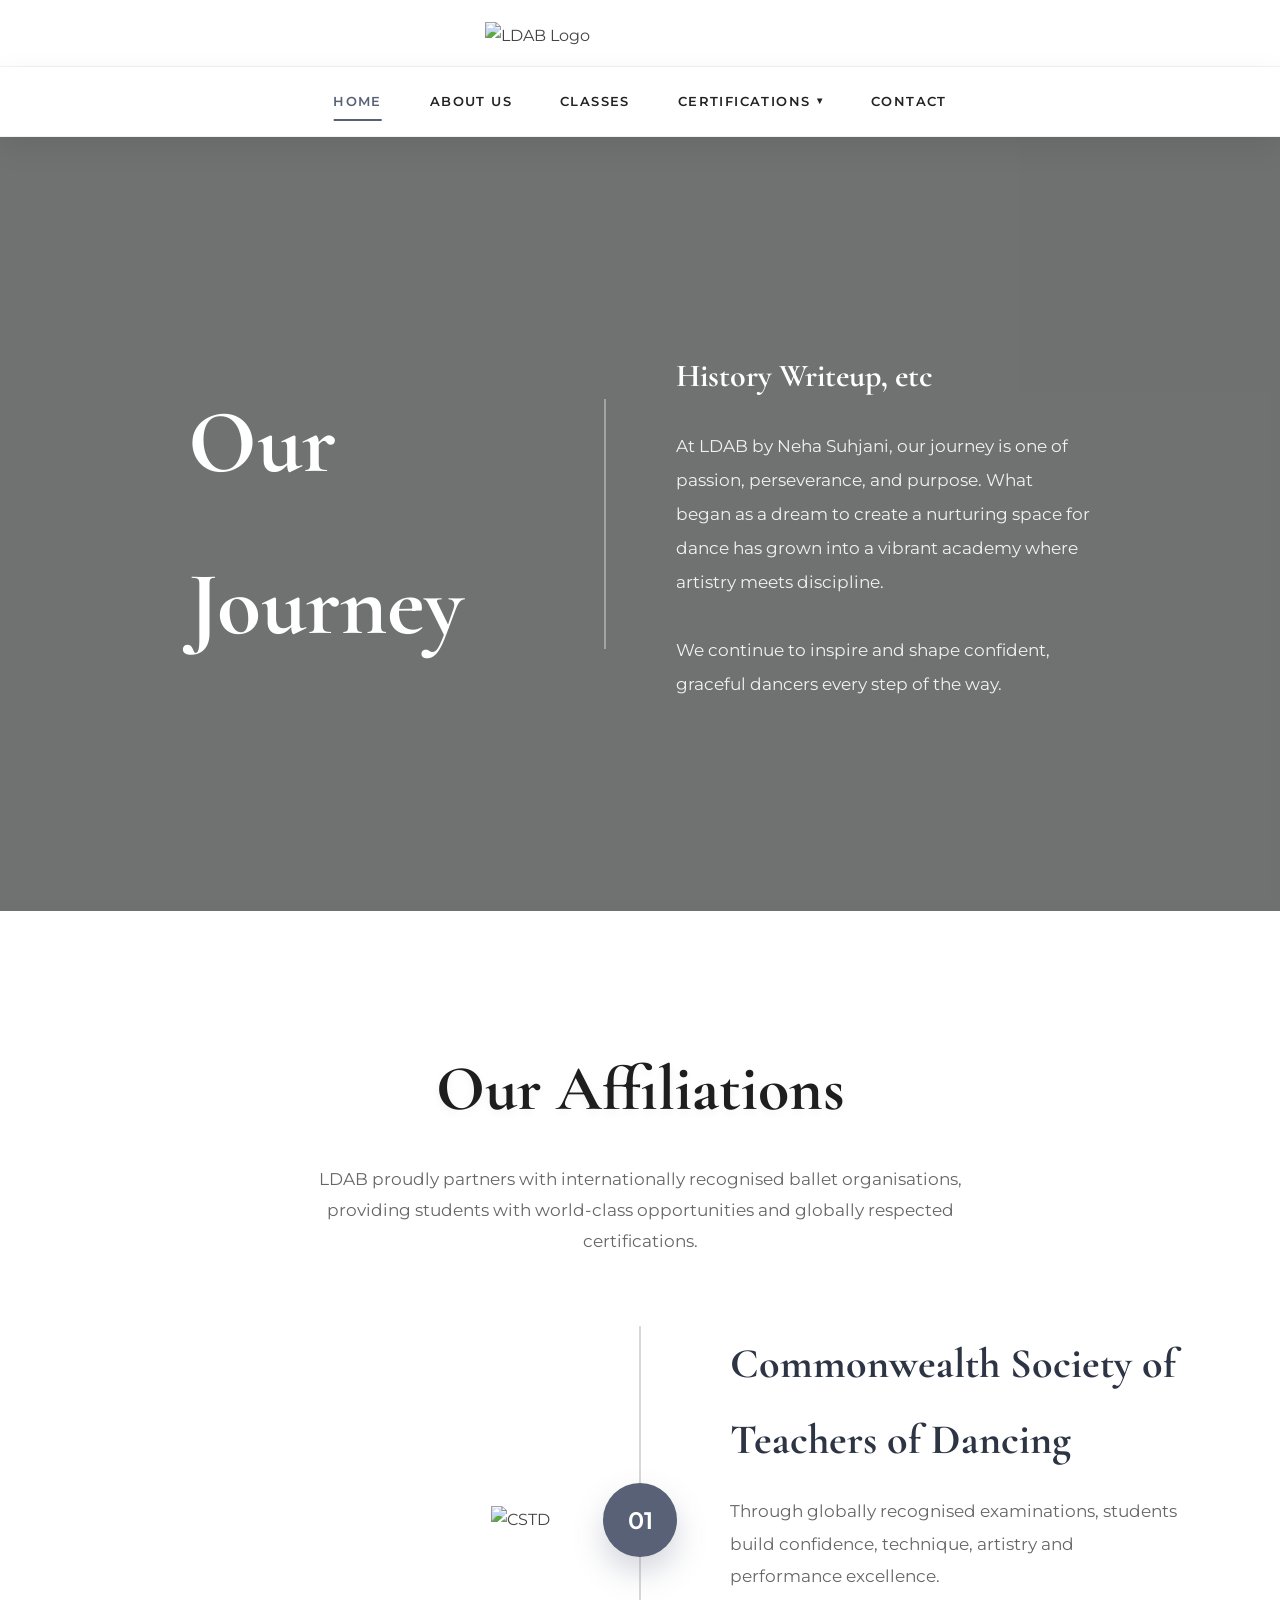
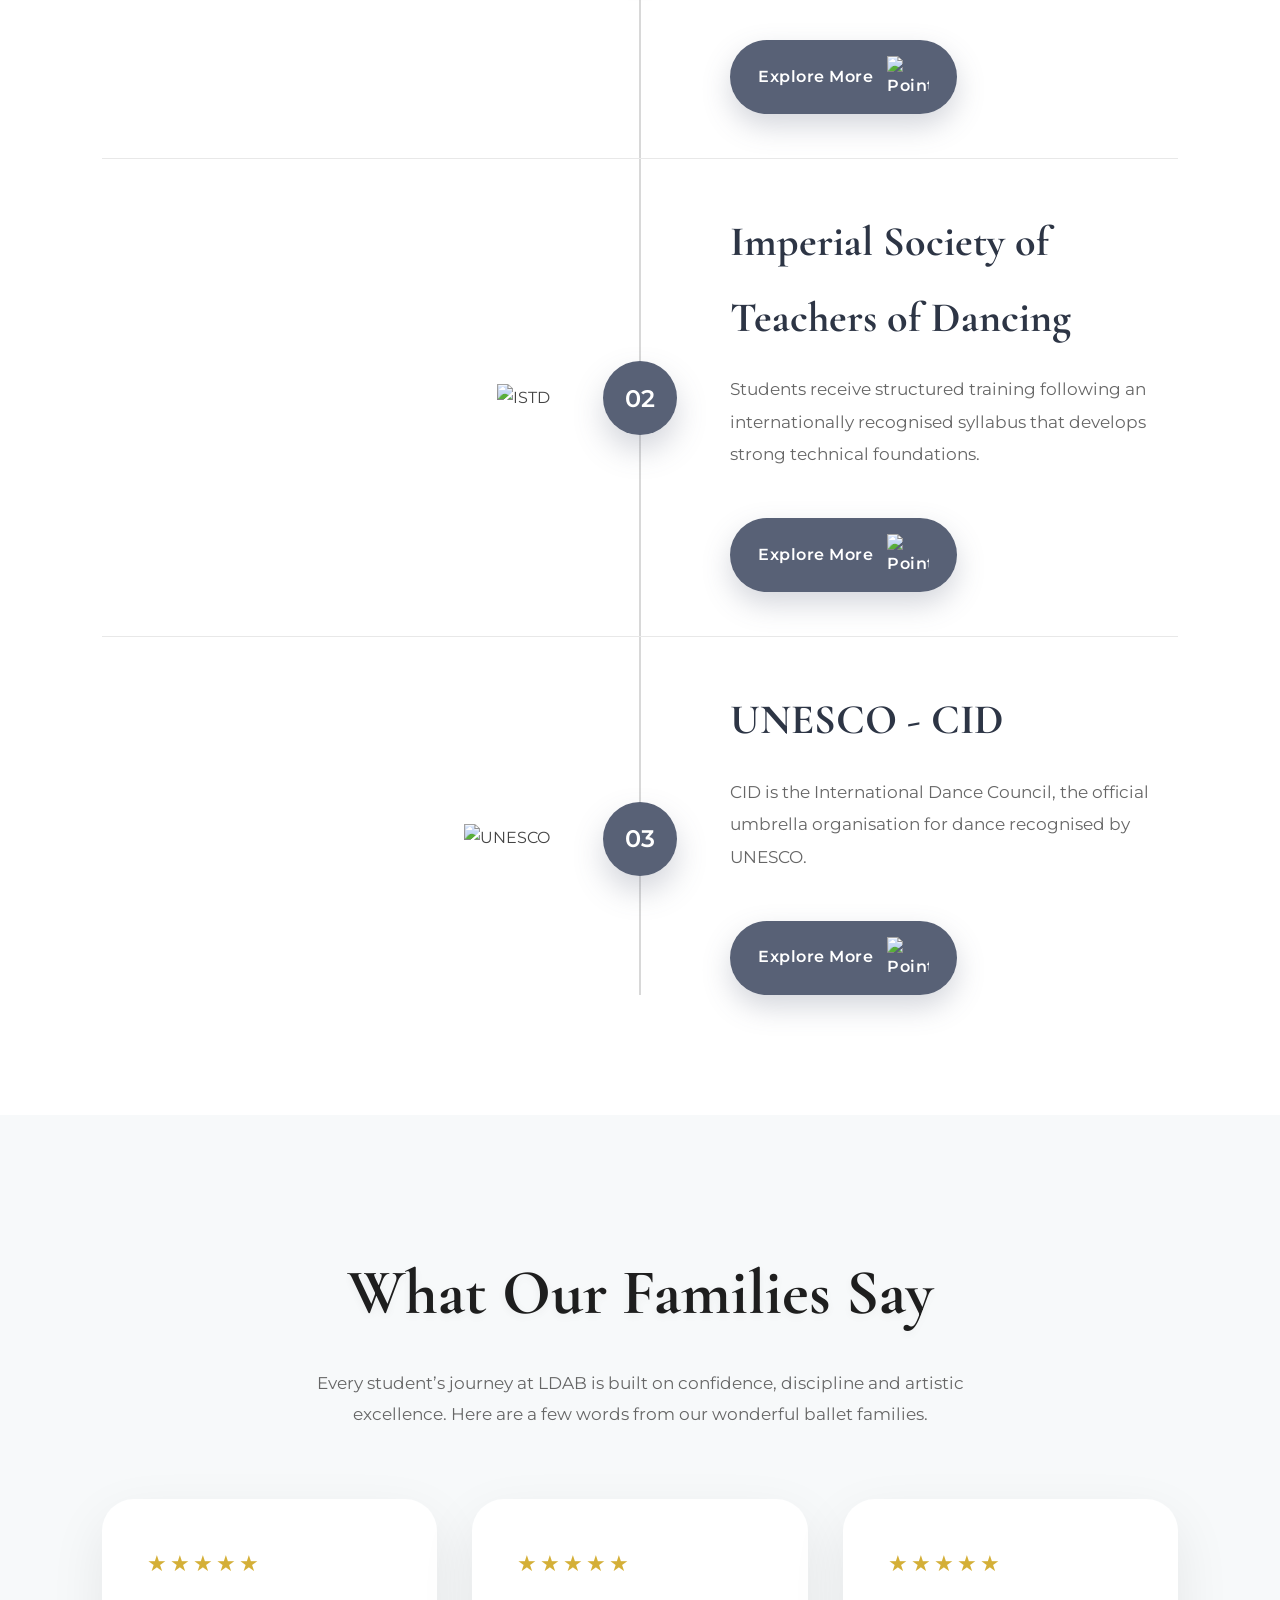
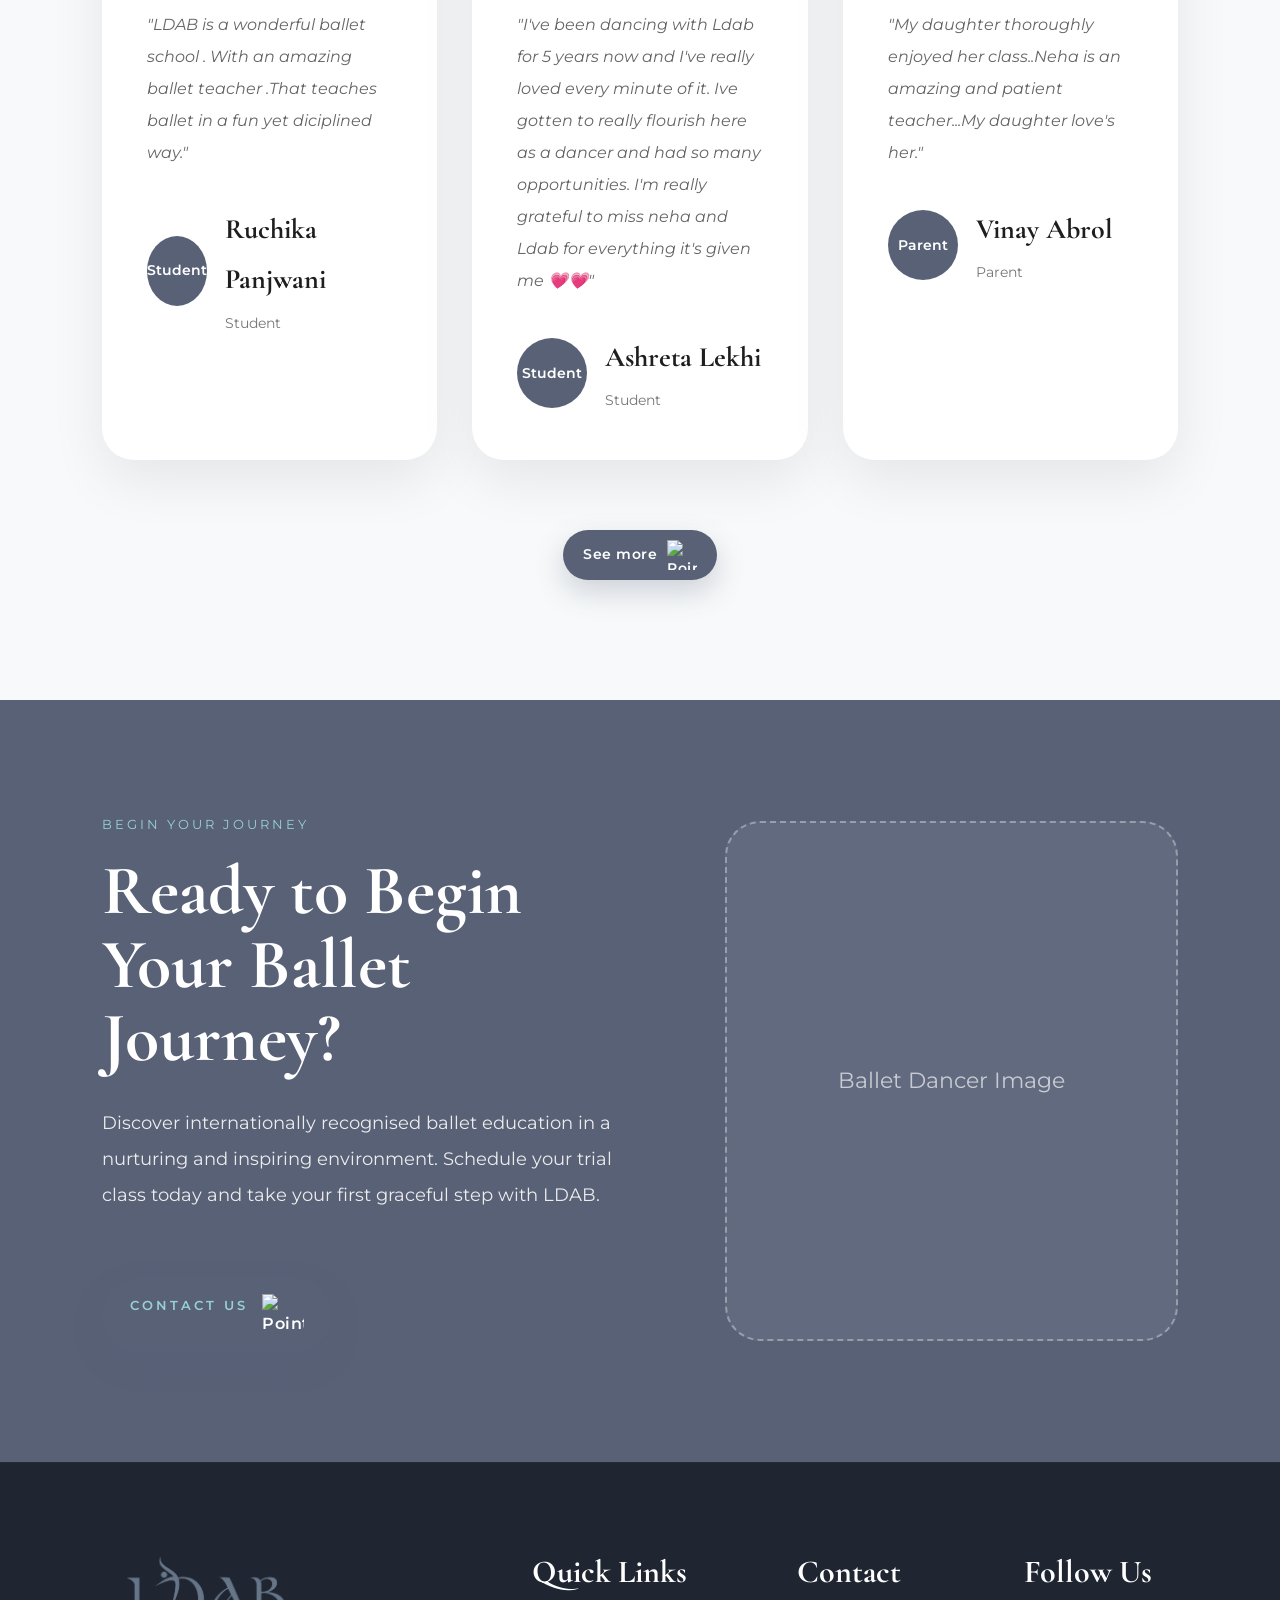
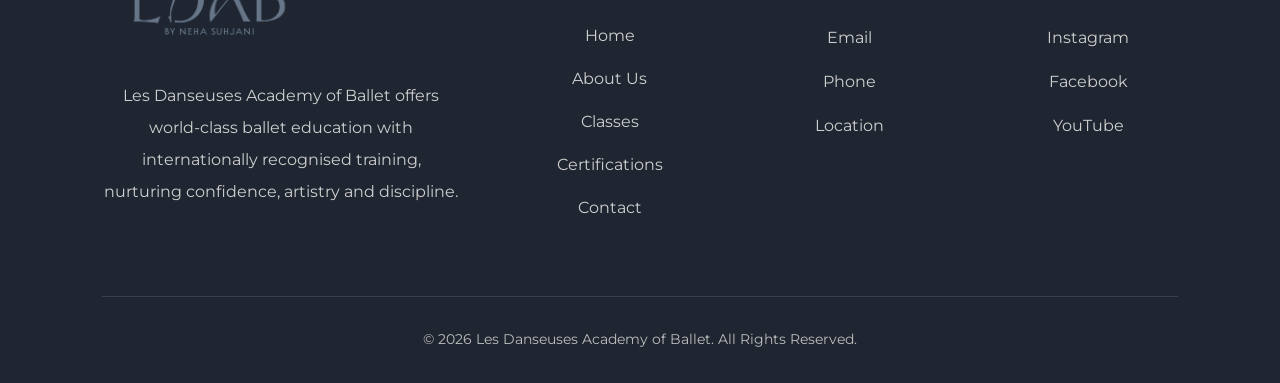
==== commit 7d972f59: "Made contact page and edited awards page" ====
--- a/index.html
+++ b/index.html
@@ -30,6 +30,7 @@
 
 .dropdown-trigger{
     display:inline-flex;
+    cursor:pointer;
     align-items:center;
     gap:6px;
 }
@@ -145,32 +146,40 @@
     text-align:center;
 }
 }
+
+/*==================================================
+TESTIMONIALS — "SEE MORE" BUTTON
+Same Explore More button (same markup and icon), just a
+smaller size, centred under the review cards.
+==================================================*/
+
+.testimonials-cta{
+    text-align:center;
+    margin-top:50px;
+}
+
+.explore-btn.explore-btn-small{
+    padding:10px 20px;
+    gap:10px;
+    font-size:14px;
+}
+
+.explore-btn-small .shoe-icon{
+    width:30px;
+    height:30px;
+}
 </style>
 </head>
 
 <body>
 
-<!-- ===========================
-TOP HEADER
-=========================== -->
-
-<div class="top-header">
-
-<div class="logo-panel">
-
-<img src="images/logo.png" alt="LDAB Logo">
-
-</div>
-
-<div class="header-info">
-
-<h2>Les Danseuses Academy of Ballet</h2>
-
-<div class="header-line"></div>
-
-<p>Vision / Mission Statement</p>
-
-</div>
+<!-- ===================================
+LOGO
+=================================== -->
+
+<div class="logo-wrap">
+
+<img src="https://lh3.googleusercontent.com/d/1RoMjfZqkDdOmf64hd-ftinPytb_ydGoz" alt="LDAB Logo">
 
 </div>
 
@@ -464,9 +473,7 @@
 
             <p>
 
-                "The instructors are incredibly patient and
-                professional. My daughter has become more
-                confident both inside and outside the studio."
+                "LDAB is a wonderful ballet school . With an amazing ballet teacher .That teaches ballet in a fun yet diciplined way."
 
             </p>
 
@@ -474,13 +481,77 @@
 
                 <div class="person-photo">
 
+                    Student
+
+                </div>
+
+                <div>
+
+                    <h4>Ruchika Panjwani</h4>
+
+                    <span>Student</span>
+
+                </div>
+
+            </div>
+
+        </div>
+
+
+        <div class="testimonial-card">
+
+            <div class="stars">★★★★★</div>
+
+            <p>
+
+                "I've been dancing with Ldab for 5 years now and I've really loved every minute of it.
+                Ive gotten to really flourish here as a dancer and had so many opportunities.
+                I'm really grateful to miss neha and Ldab for everything it's given me 💗💗"
+
+            </p>
+
+            <div class="testimonial-person">
+
+                <div class="person-photo">
+
+                    Student
+
+                </div>
+
+                <div>
+
+                    <h4>Ashreta Lekhi</h4>
+
+                    <span>Student</span>
+
+                </div>
+
+            </div>
+
+        </div>
+
+
+        <div class="testimonial-card">
+
+            <div class="stars">★★★★★</div>
+
+            <p>
+
+                "My daughter thoroughly enjoyed her class..Neha is an amazing and patient teacher...My daughter love's her."
+
+            </p>
+
+            <div class="testimonial-person">
+
+                <div class="person-photo">
+
                     Parent
 
                 </div>
 
                 <div>
 
-                    <h4>Mrs. Sharma</h4>
+                    <h4>Vinay Abrol</h4>
 
                     <span>Parent</span>
 
@@ -490,71 +561,25 @@
 
         </div>
 
-
-        <div class="testimonial-card">
-
-            <div class="stars">★★★★★</div>
-
-            <p>
-
-                "LDAB has given me opportunities to perform,
-                compete and grow as a dancer. Every class is
-                inspiring."
-
-            </p>
-
-            <div class="testimonial-person">
-
-                <div class="person-photo">
-
-                    Student
-
-                </div>
-
-                <div>
-
-                    <h4>Ananya</h4>
-
-                    <span>Student</span>
-
-                </div>
-
-            </div>
-
-        </div>
-
-
-        <div class="testimonial-card">
-
-            <div class="stars">★★★★★</div>
-
-            <p>
-
-                "Beautiful environment, structured learning and
-                internationally recognised training. We couldn't
-                ask for a better academy."
-
-            </p>
-
-            <div class="testimonial-person">
-
-                <div class="person-photo">
-
-                    Parent
-
-                </div>
-
-                <div>
-
-                    <h4>Mr. Kapoor</h4>
-
-                    <span>Parent</span>
-
-                </div>
-
-            </div>
-
-        </div>
+    </div>
+
+    <!-- See more: opens the academy's Google reviews in a new tab.
+         To use the direct Google Business review link instead,
+         replace the href below with it. -->
+    <div class="testimonials-cta">
+
+        <a href="https://www.google.com/search?q=les+danseuses+academy+reviews#lrd=0x3bc2c05a98863779:0x6912c80369dd86ad,1,,,,"
+           target="_blank"
+           rel="noopener noreferrer"
+           class="explore-btn explore-btn-small">
+
+            <span class="btn-text">See more</span>
+
+            <img src="https://lh3.googleusercontent.com/d/1Is9-U_lHXlmMlglJPod_RoRmUMo75-0s"
+            class="shoe-icon"
+            alt="Pointe Shoe">
+
+        </a>
 
     </div>
 
@@ -673,11 +698,10 @@
 
 </footer>
 <!--
-Certifications dropdown: on desktop this opens on hover (pure CSS).
-On mobile, taps don't trigger :hover, so this adds tap-to-open —
-first tap reveals the submenu, tapping a submenu item navigates,
-tapping elsewhere closes it. The "Certifications" link itself still
-navigates to certifications.html on desktop or on a second tap.
+Certifications dropdown: on desktop it opens on hover (pure CSS).
+On mobile, taps don't trigger :hover, so tapping "Certifications"
+toggles the submenu; tapping a submenu item navigates, and tapping
+elsewhere closes it. "Certifications" itself is not a link.
 -->
 <script>
 document.addEventListener('DOMContentLoaded', function () {
@@ -690,11 +714,11 @@
 
     trigger.addEventListener('click', function (e) {
 
-        if (window.innerWidth <= 768 && !dropdown.classList.contains('open')) {
+        if (window.innerWidth <= 768) {
 
             e.preventDefault();
 
-            dropdown.classList.add('open');
+            dropdown.classList.toggle('open');
 
         }
 
--- a/style.css
+++ b/style.css
@@ -3746,7 +3746,7 @@
 
     linear-gradient(rgba(18,25,30,.45),rgba(18,25,30,.45)),
 
-    url("https://lh3.googleusercontent.com/d/1JNlsM-A_okGptRe9GltRYkafPSTA9G3m")
+    url("https://lh3.googleusercontent.com/d/1TFqO1X4EIMKl3Bd9rMR5EerxKSA4R1ew")
 
     center center/cover no-repeat;
 
